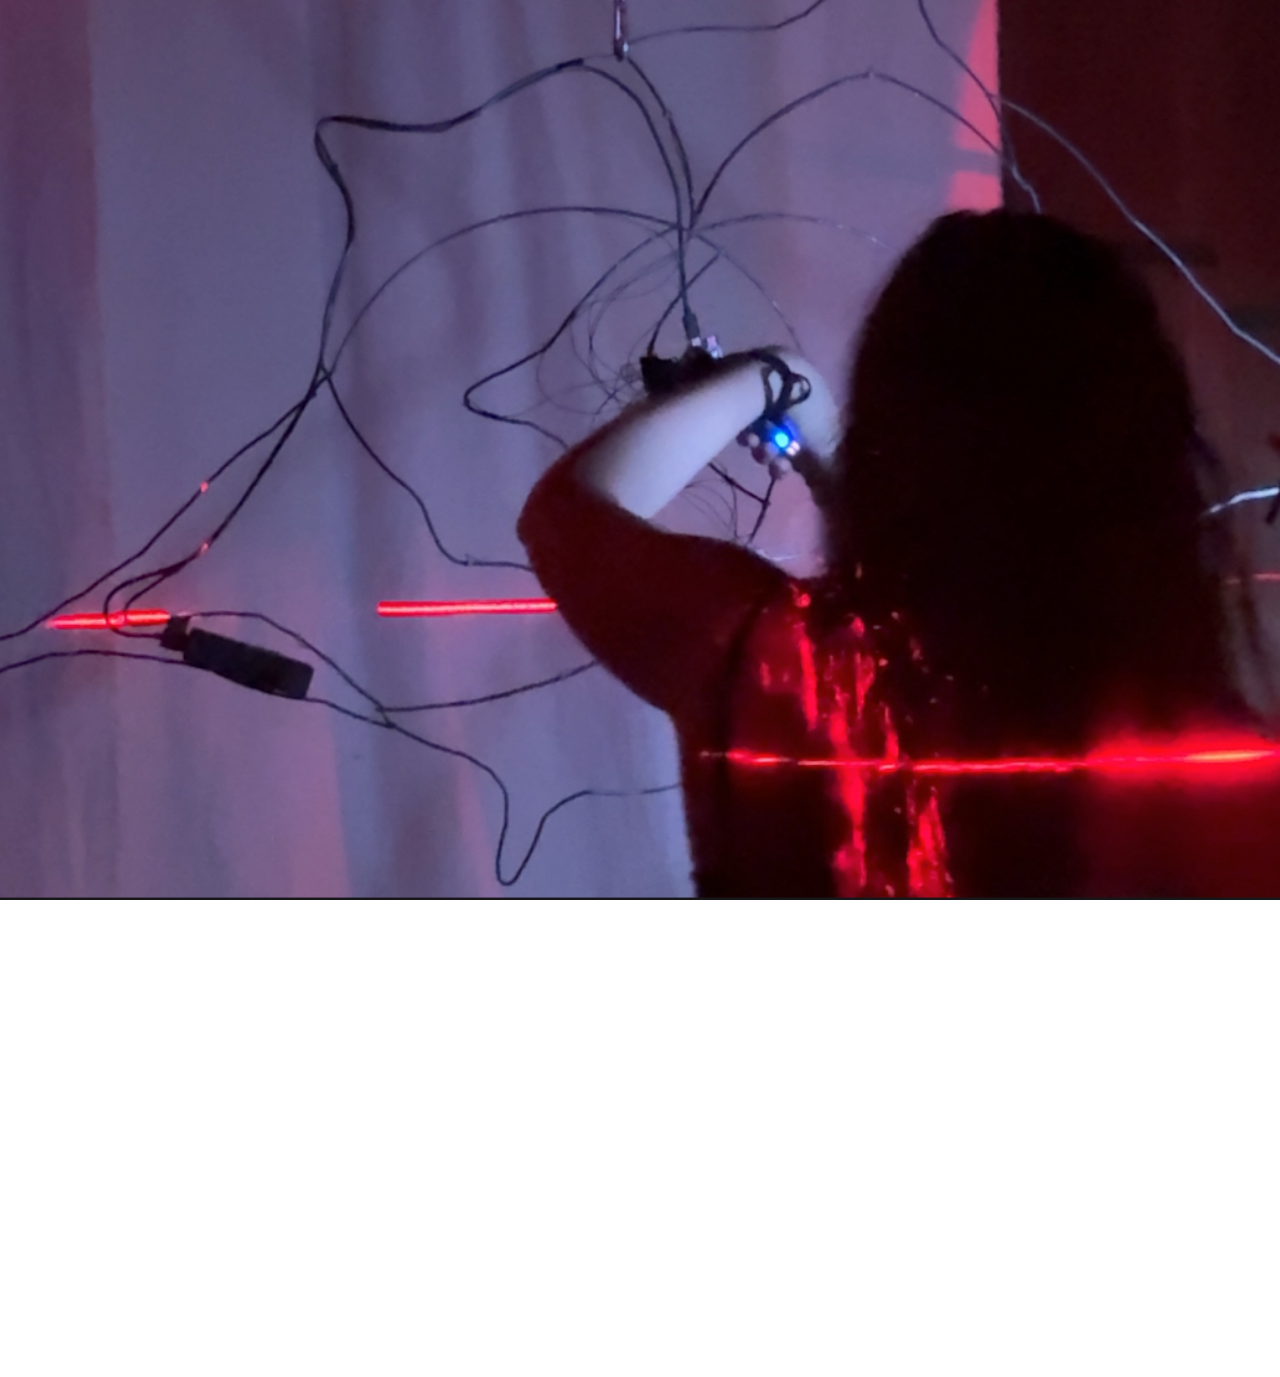
==== index.html @ 30732633 "Update index.html" ====
<!DOCTYPE html>
<html lang="en">
<head>
    <meta charset="UTF-8">
    <meta name="viewport" content="width=device-width, initial-scale=1.0">
    <title>My Portfolio</title>
    <style>
        * {
            margin: 0;
            padding: 0;
            box-sizing: border-box;
        }
        body, html {
            height: 100%;
            font-family: Arial, sans-serif;
            overflow-x: hidden; /* Prevent horizontal scrolling */
        }

        /* Full-screen image section */
        .image {
            width: 100%;
            height: 100vh; /* Takes full height of the viewport */
            background-image: url('IMG_8451.jpg'); /* Replace with your image URL */
            background-size: cover;
            background-position: center;
            background-repeat: no-repeat;
        }

        /* Text section below the image */
        .content {
            position: relative;
            padding: 60px 20px; /* Padding for the text box */
            background-color: rgba(0, 0, 0, 0.6); /* 60% opacity for the black background */
            color: white;
            text-align: center;
            z-index: 10;
        }

        h1 {
            font-size: 3em;
            margin-bottom: 10px;
        }

        p {
            font-size: 1.5em;
            margin-bottom: 20px;
        }

        a {
            color: #fff;
            text-decoration: none;
            font-weight: bold;
        }

        /* Ensuring smooth scrolling for the page */
        html {
            scroll-behavior: smooth;
        }

        /* Adding space after the content to make the scrollable page work */
        .spacer {
            height: 200vh; /* Makes sure there's space to scroll down */
        }

        /* Responsive Design for mobile and smaller screens */
        @media (max-width: 768px) {
            h1 {
                font-size: 2.5em;
            }

            p {
                font-size: 1.2em;
            }

            .image {
                height: 50vh; /* Reduce image height on mobile */
            }
        }
    </style>
</head>
<body>
    <div class="image"></div> <!-- Full-screen image -->
    <div class="content">

       
        <h1>Giada La Gala</h1>
            <p>Giada La Gala is a scientist, artist. She holds a PhD in quantum sensing (physics) and a Master in Fine Arts, combining an interdisciplinary background to explore how transdisciplinary research and art-science collaborations can inform and enrich reflections on the societal dimension of emerging technologies. She is an expert in science communication and outreach working at the University of Amsterdam as science communication advisor for QuSoft (research institute for quantum software) and content lead for QDNL (national Dutch quantum initiative), where she facilitates art-science collaborations centered on quantum technologies. Rooted in international collective organizations, she co-organizes and cares for collective projects which foster feminist values and approaches to do/un-do/re-do our relationship with technology.
<p>
    Contact me: <a href="mailto:lafluorescienza@gmail.com">lafluorescienza@gmail.com</a></p>
        </div>
    </div>
</body>
</html>
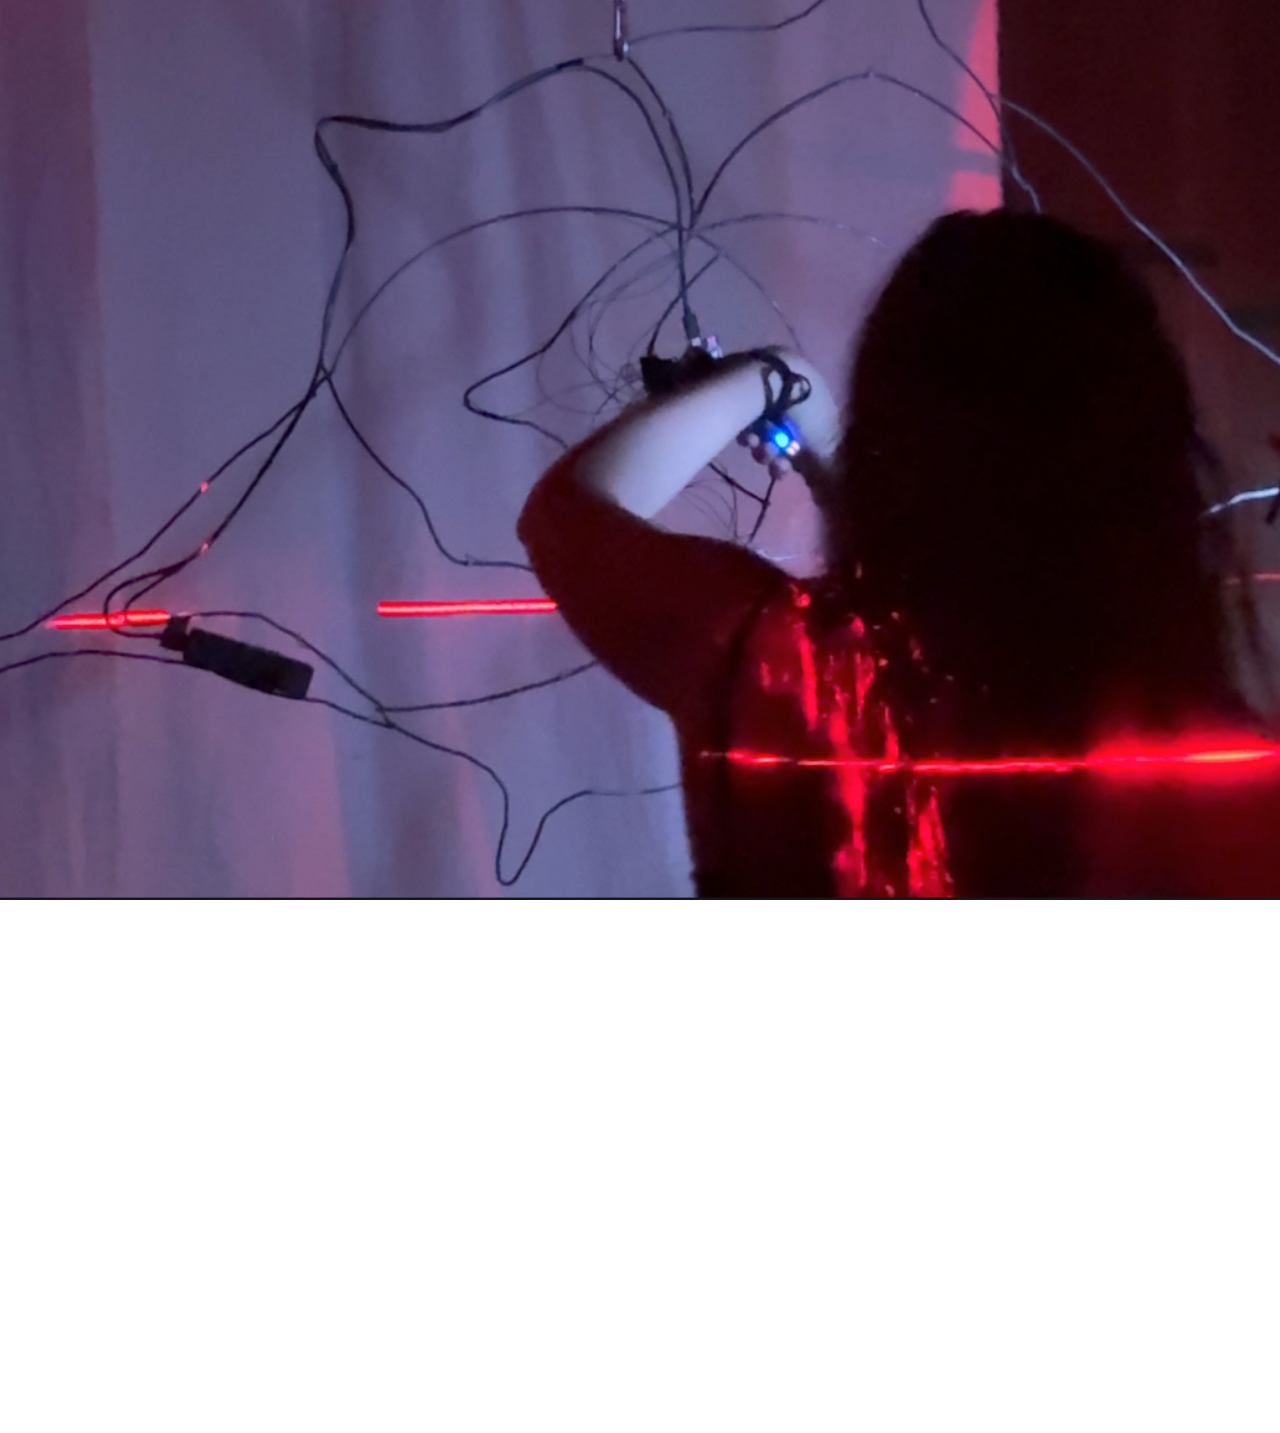
==== commit 99ba0974: "Update index.html" ====
--- a/index.html
+++ b/index.html
@@ -84,9 +84,10 @@
 
        
         <h1>Giada La Gala</h1>
-            <p>Giada La Gala is a scientist, artist. She holds a PhD in quantum sensing (physics) and a Master in Fine Arts, combining an interdisciplinary background to explore how transdisciplinary research and art-science collaborations can inform and enrich reflections on the societal dimension of emerging technologies. She is an expert in science communication and outreach working at the University of Amsterdam as science communication advisor for QuSoft (research institute for quantum software) and content lead for QDNL (national Dutch quantum initiative), where she facilitates art-science collaborations centered on quantum technologies. Rooted in international collective organizations, she co-organizes and cares for collective projects which foster feminist values and approaches to do/un-do/re-do our relationship with technology.
+            <p>Giada La Gala is a scientist and artist. Her artistic practice is a dialogue with nature's phenomena, unveiling research through performative gestures using sculptures as instruments. In her quantum physics PhD, she investigated the interaction between light and motion; in her postdoc she made the smallest possible holes.
+            She holds a PhD in quantum sensing (physics) and a Master in Fine Arts, combining an interdisciplinary background to explore how transdisciplinary research and art-science collaborations can inform and enrich reflections on the societal dimension of emerging technologies. She is an expert in science communication and outreach working at the University of Amsterdam as science communication advisor for QuSoft (research institute for quantum software) and content lead for QDNL (national Dutch quantum initiative), where she facilitates art-science collaborations centered on quantum technologies. Rooted in international collective organizations, she co-organizes and cares for collective projects which foster feminist values and approaches to do/un-do/re-do our relationship with technology.
 <p>
-    Contact me: <a href="mailto:lafluorescienza@gmail.com">lafluorescienza@gmail.com</a></p>
+    Contact at: <a href="mailto:giada@puscii.nl">giada@puscii.nl</a></p>
         </div>
     </div>
 </body>
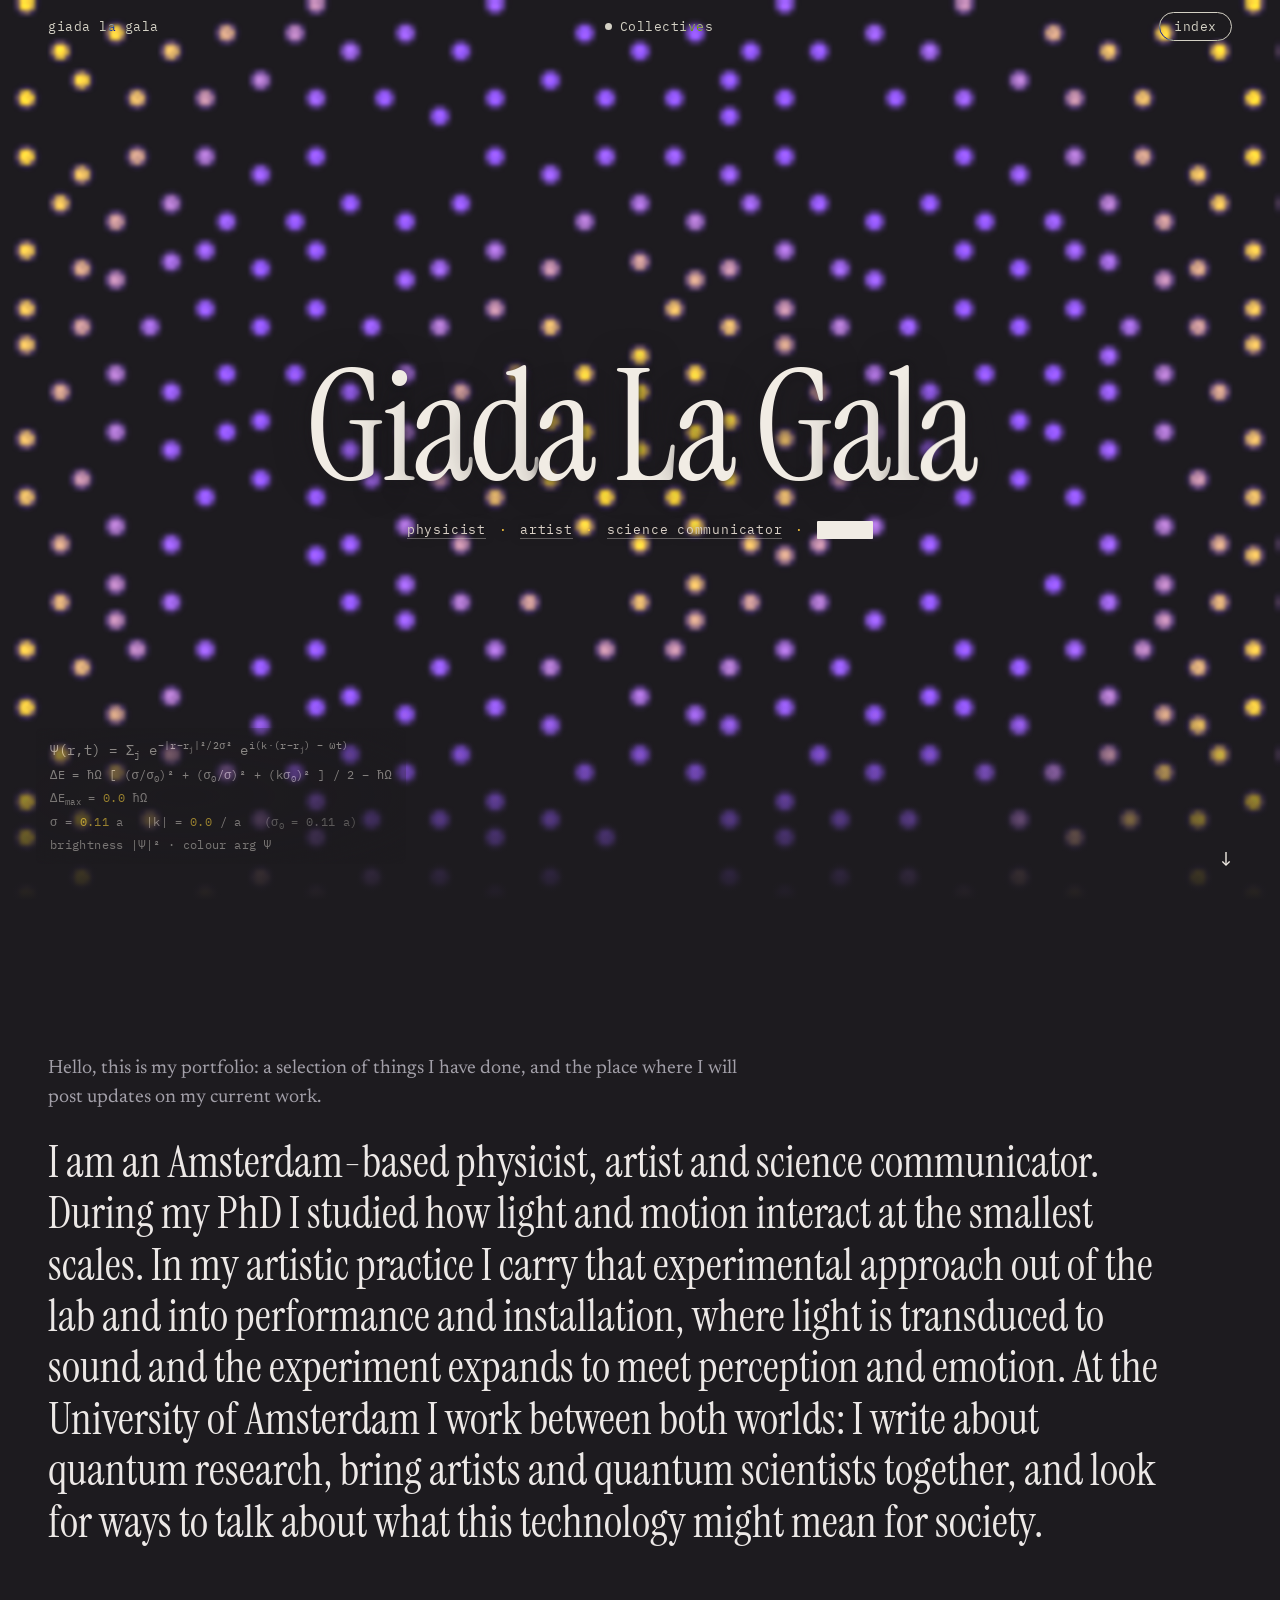
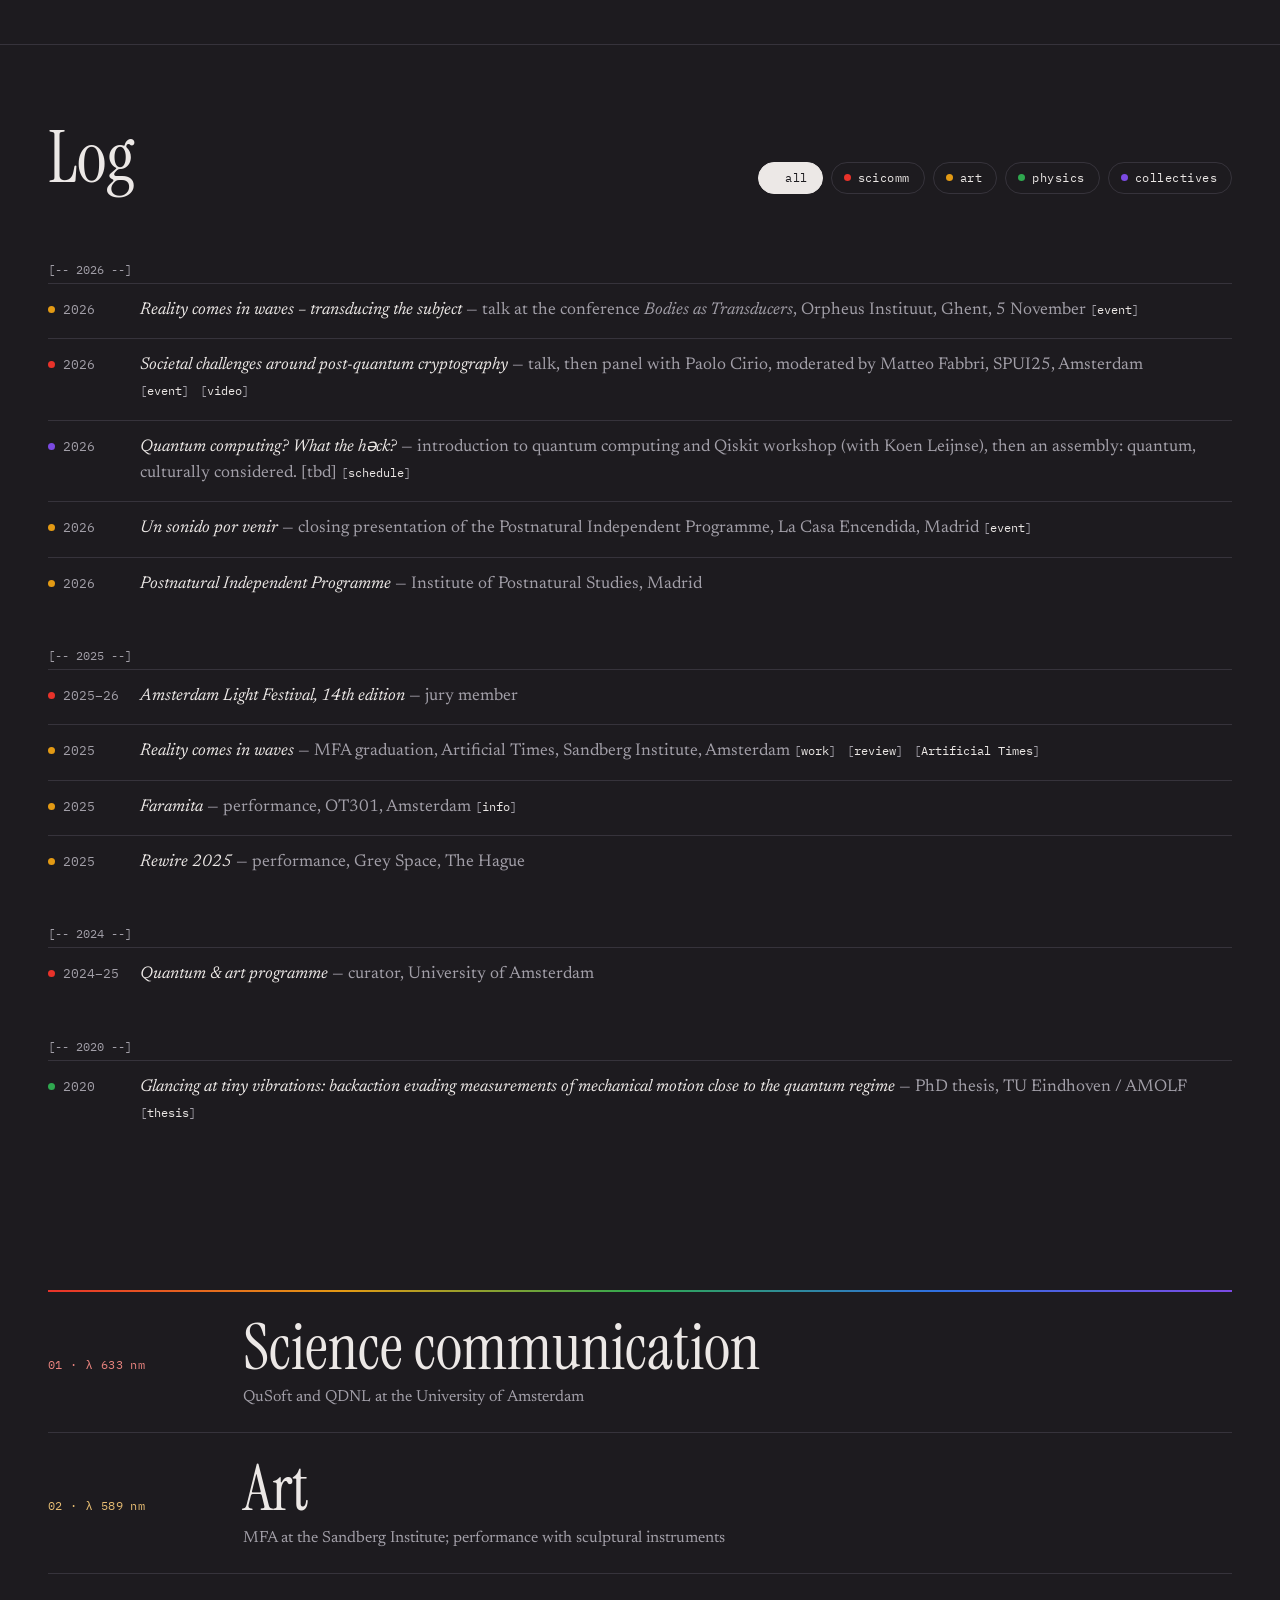
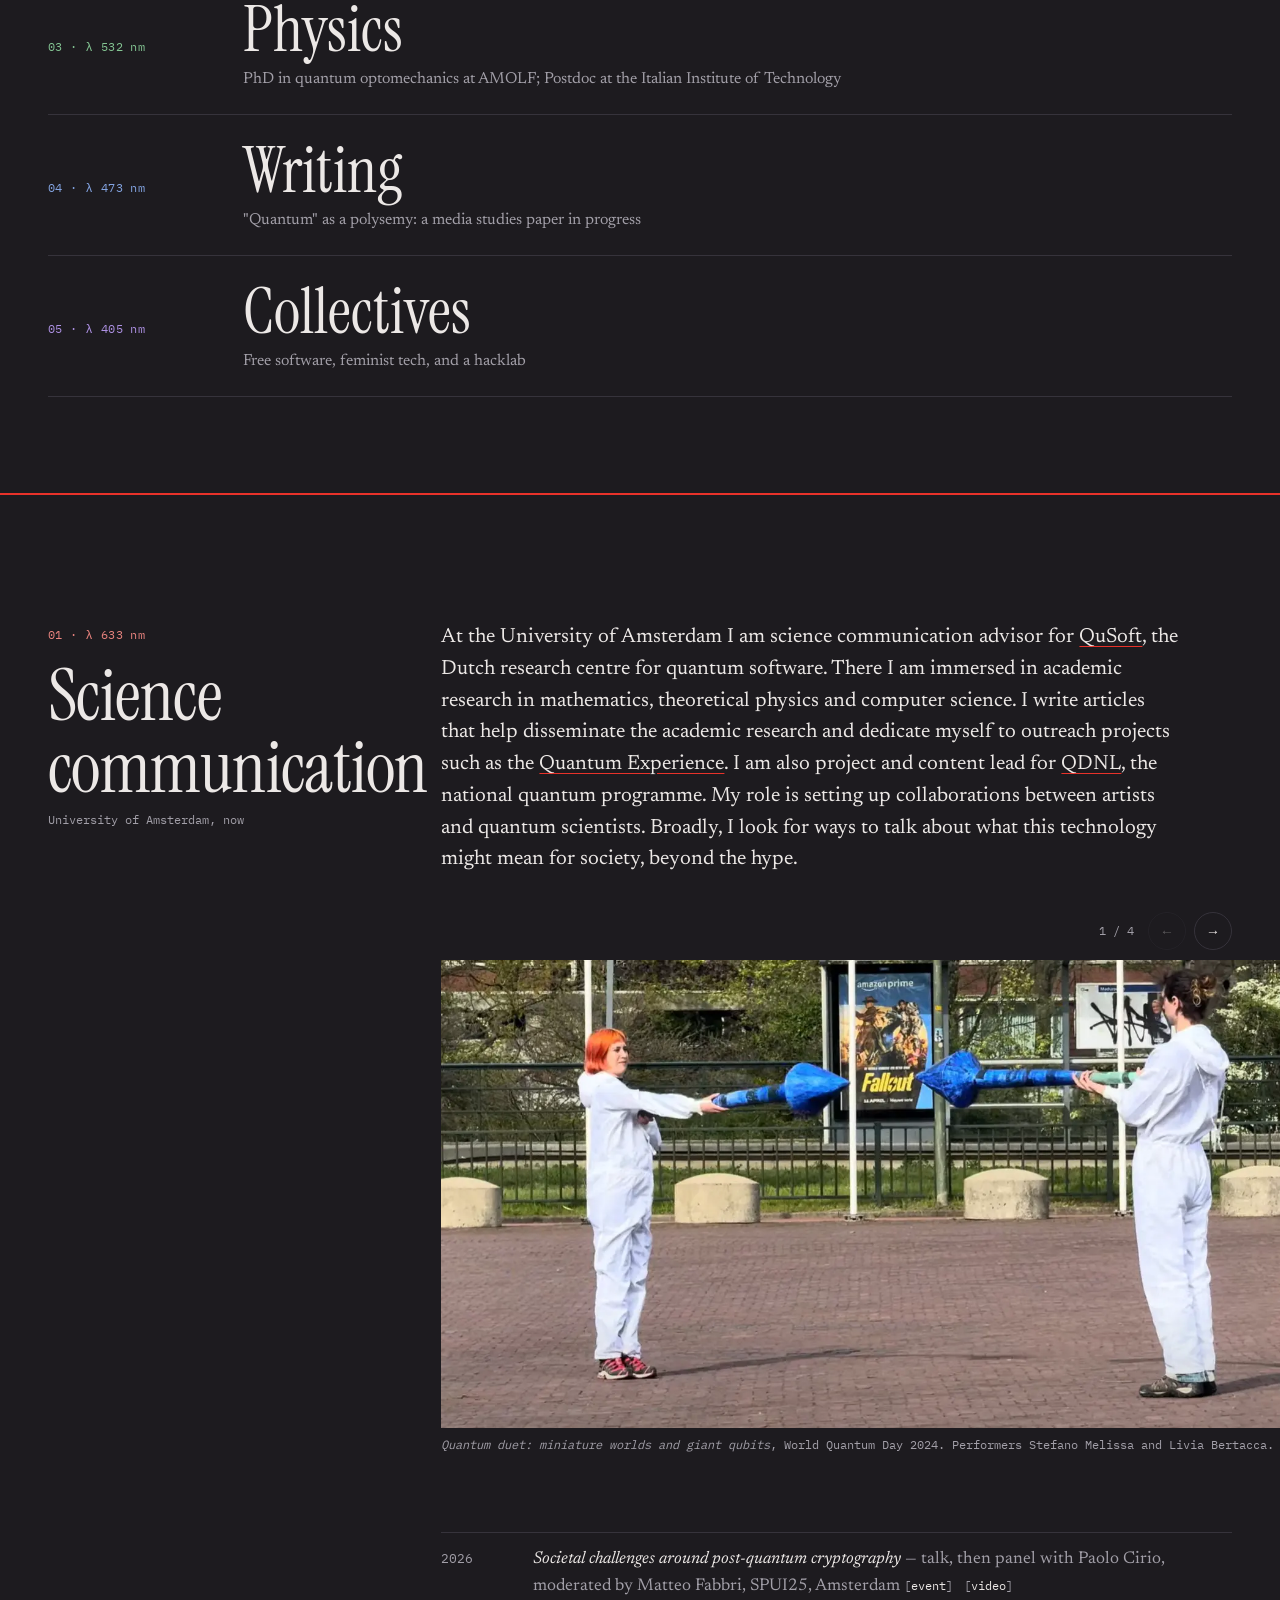
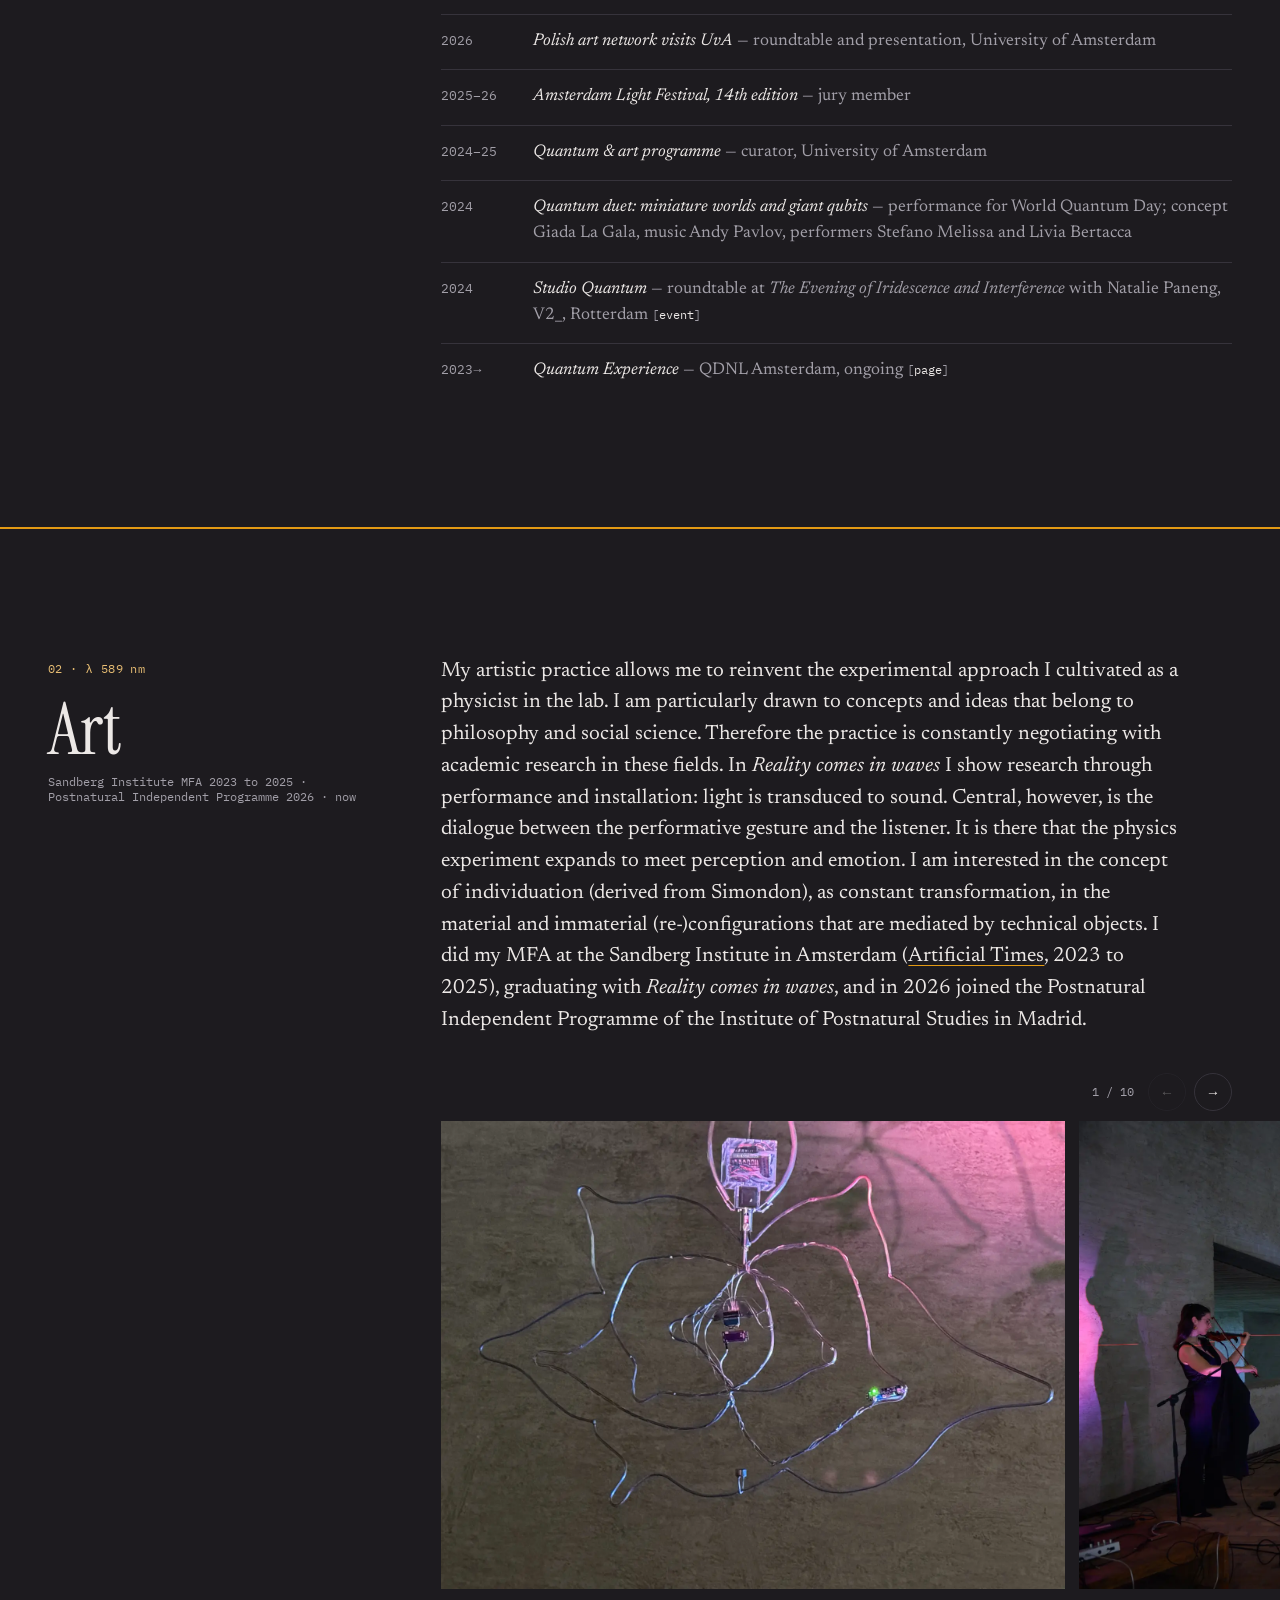
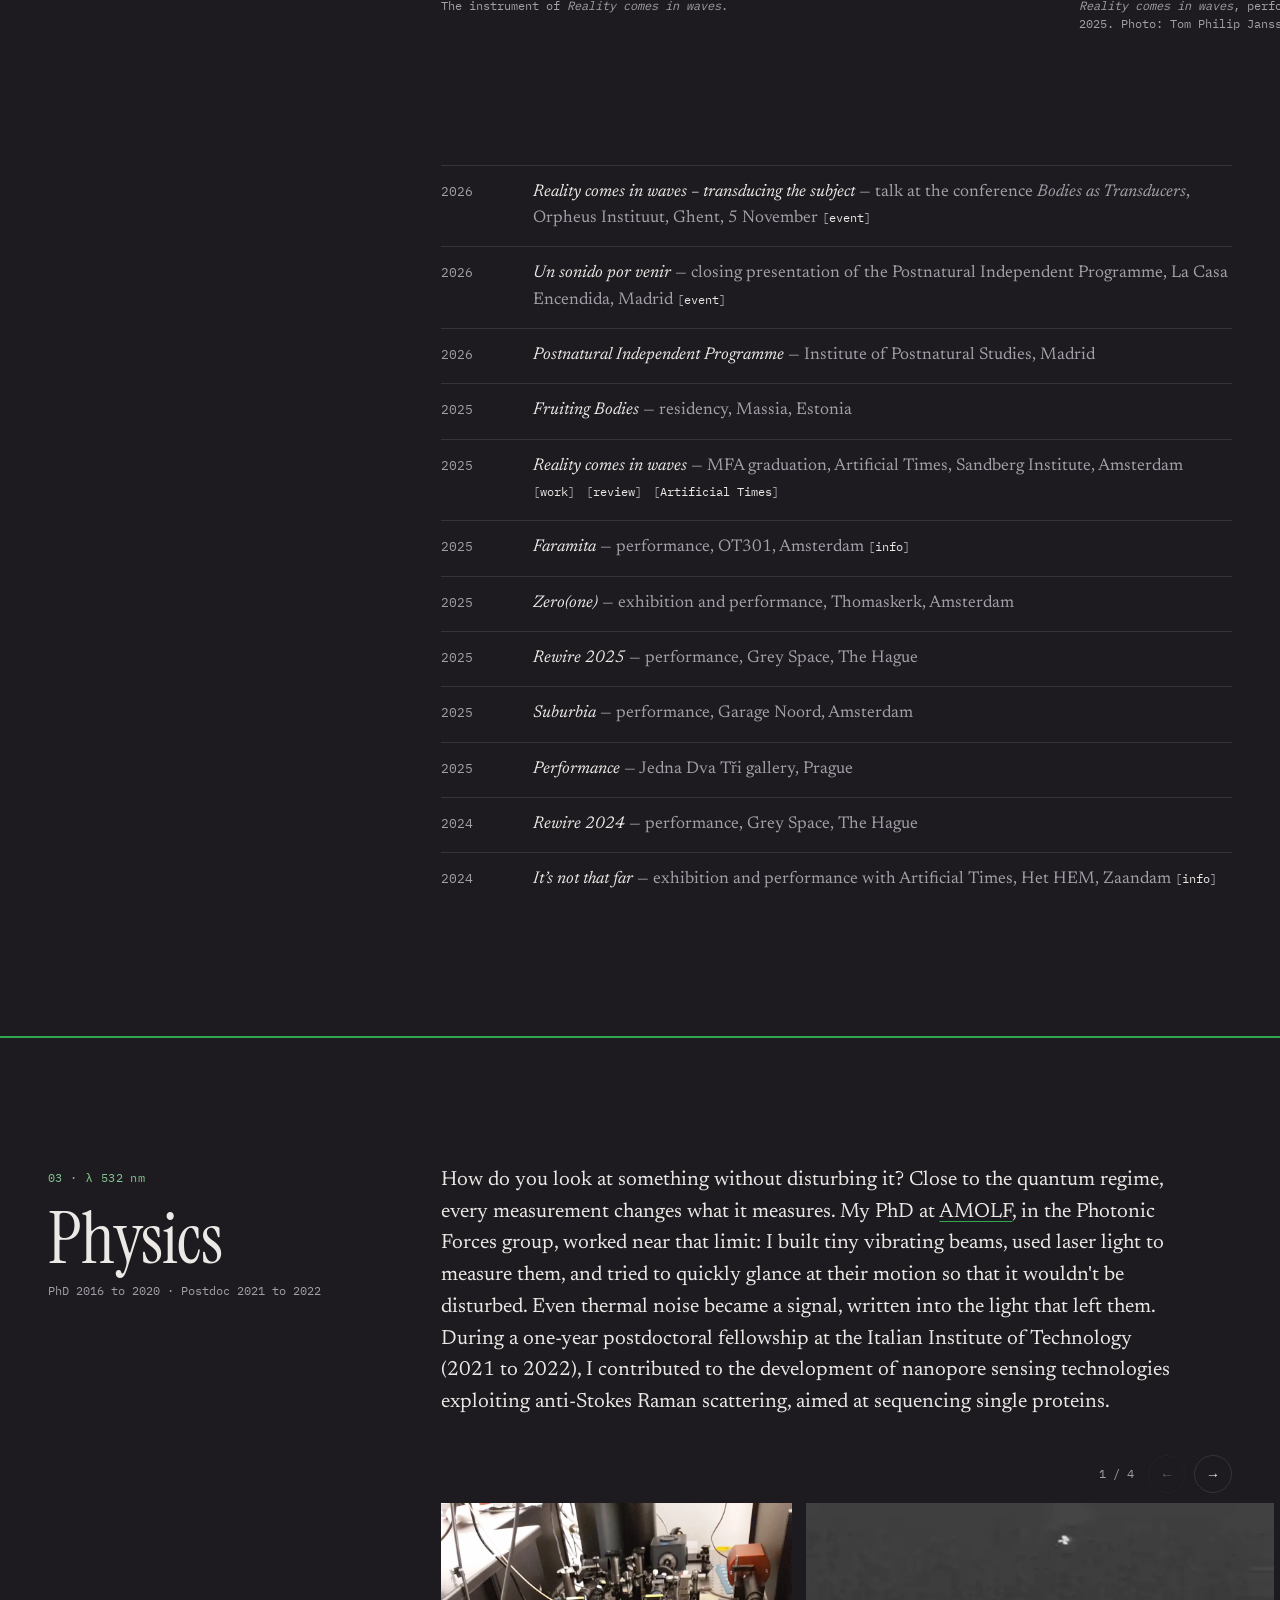
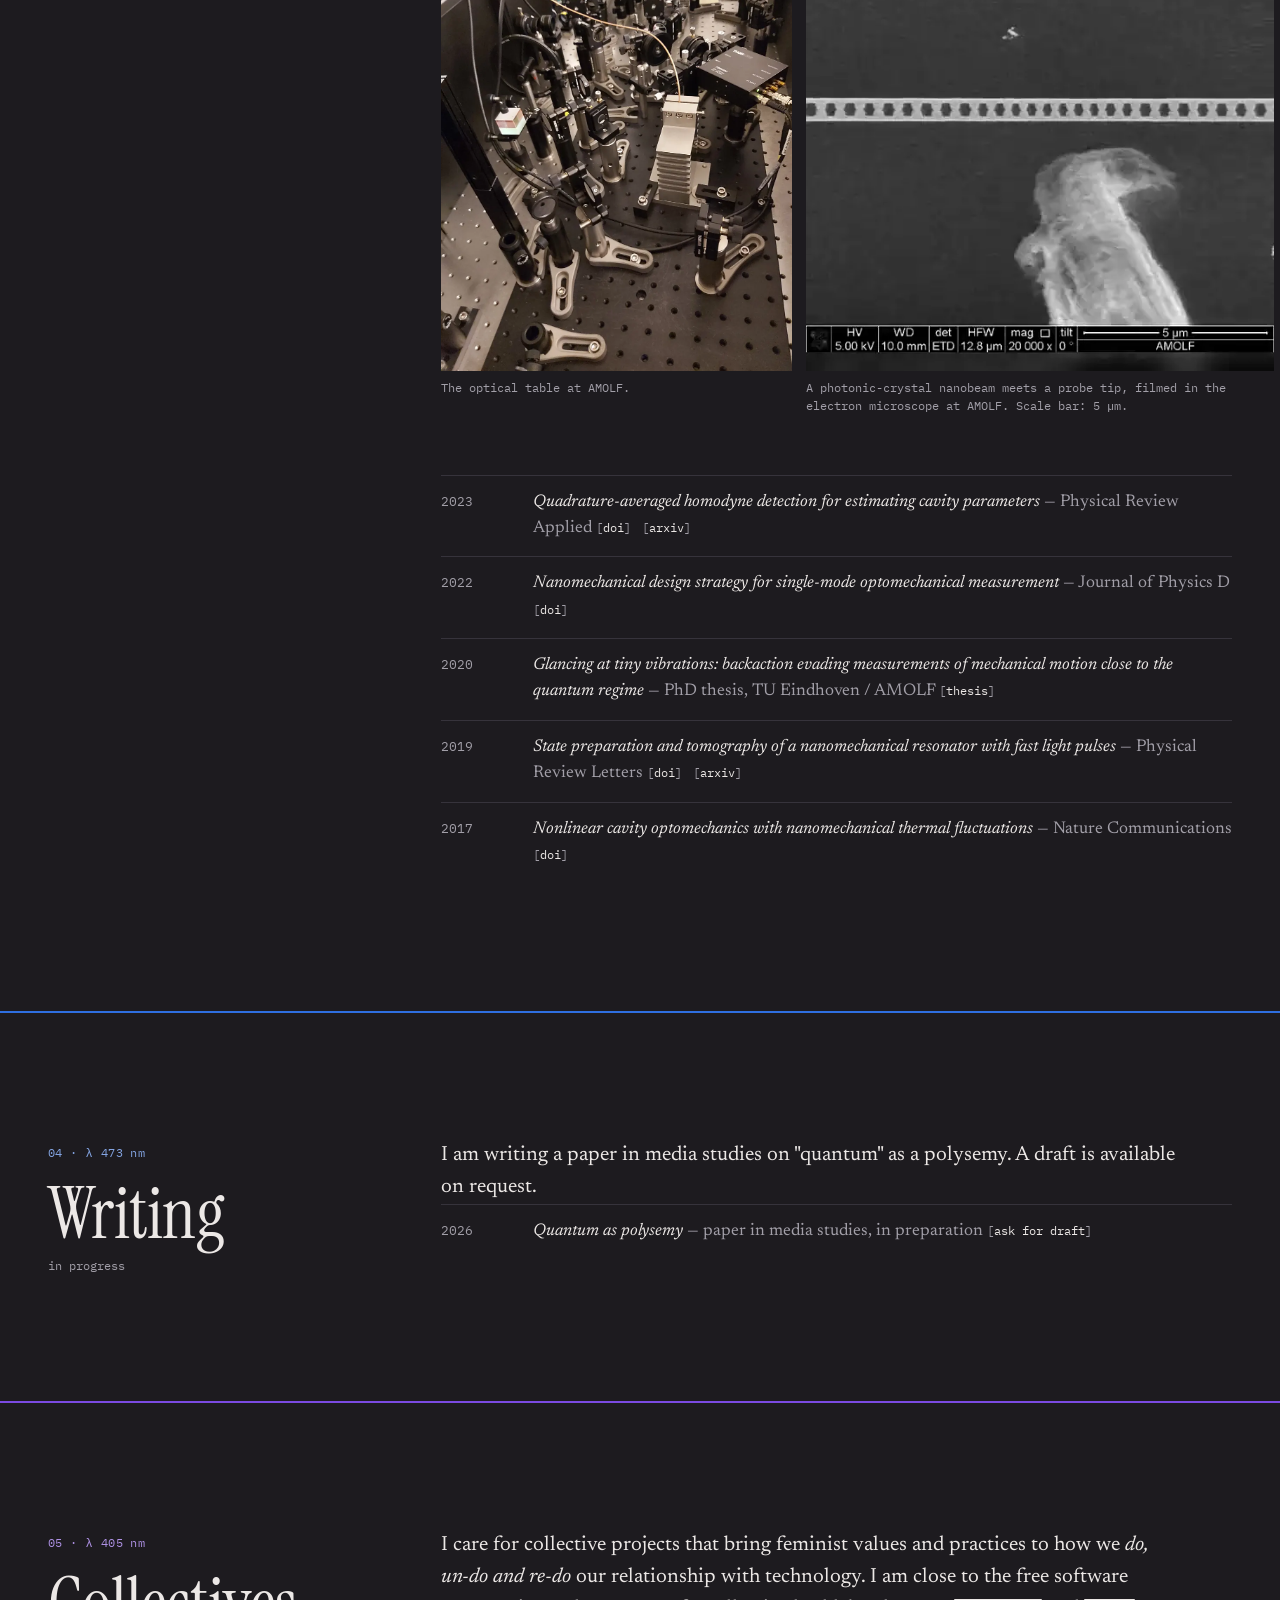
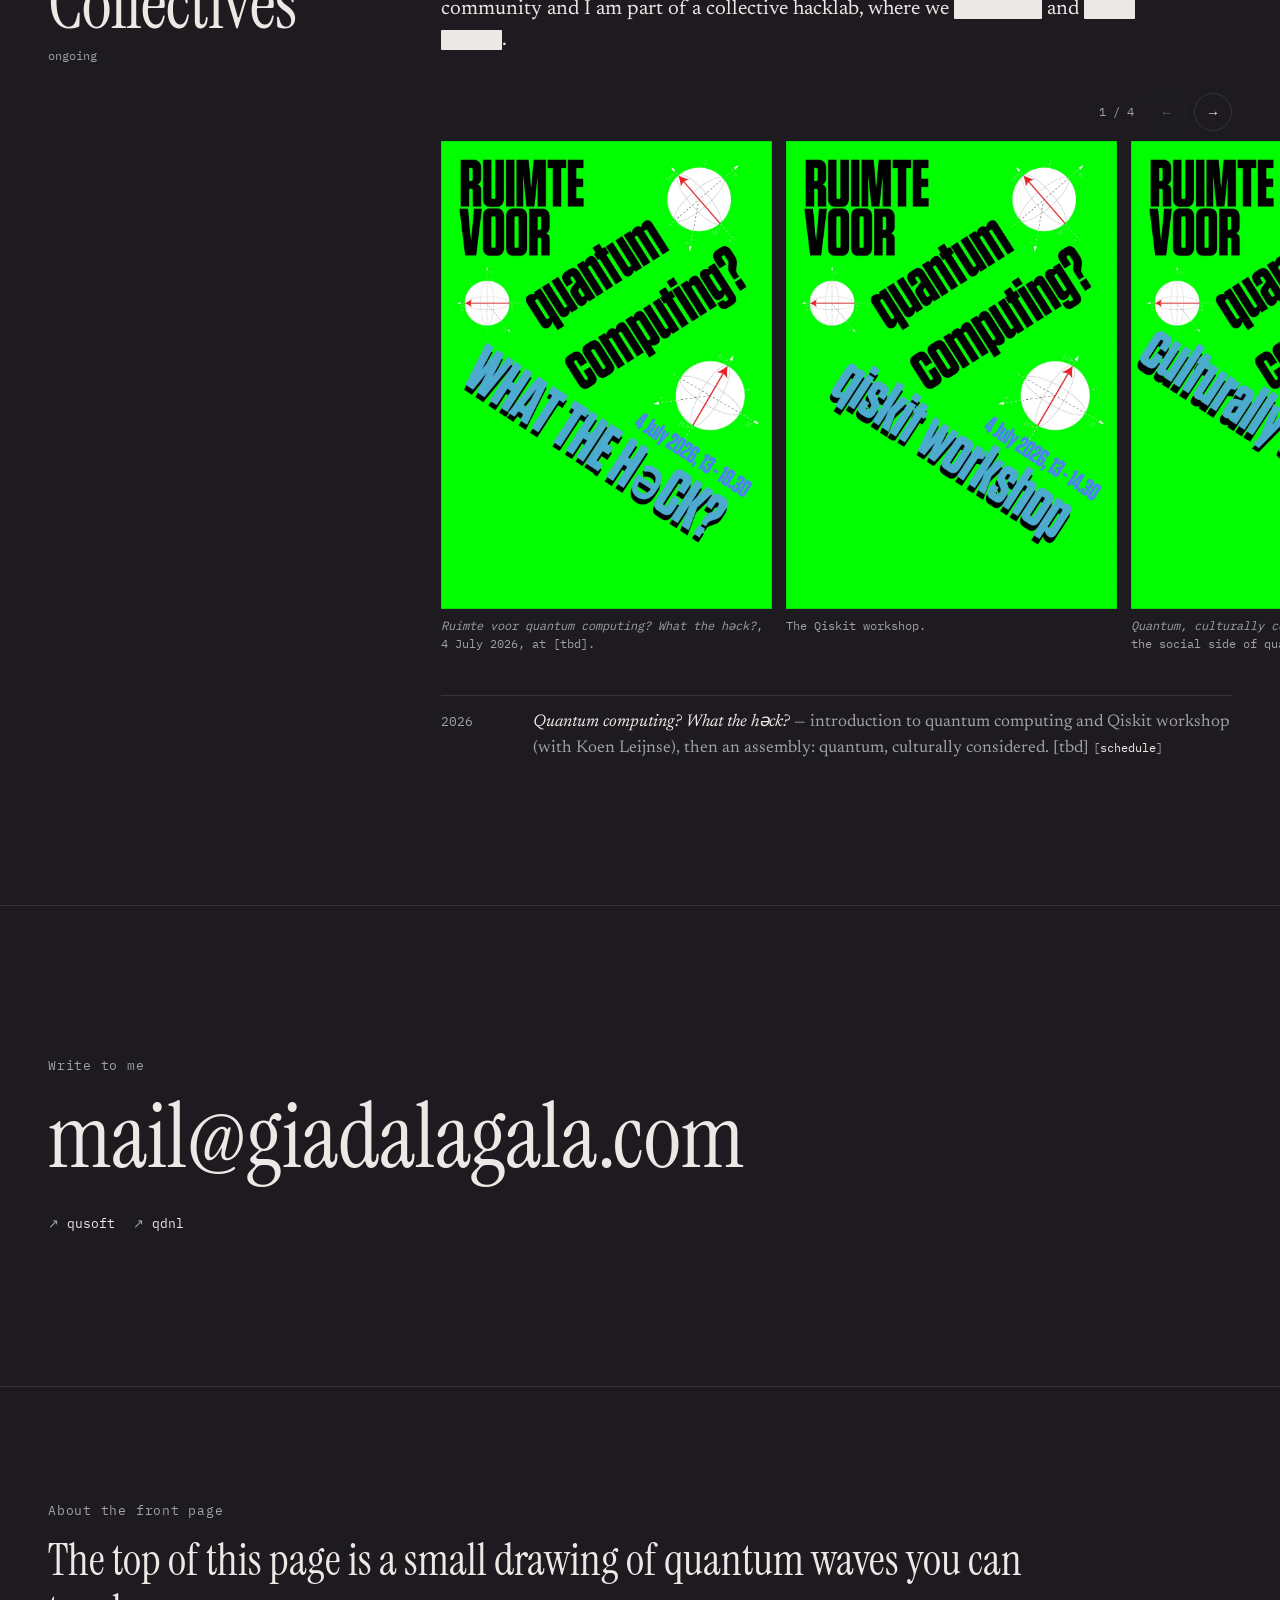
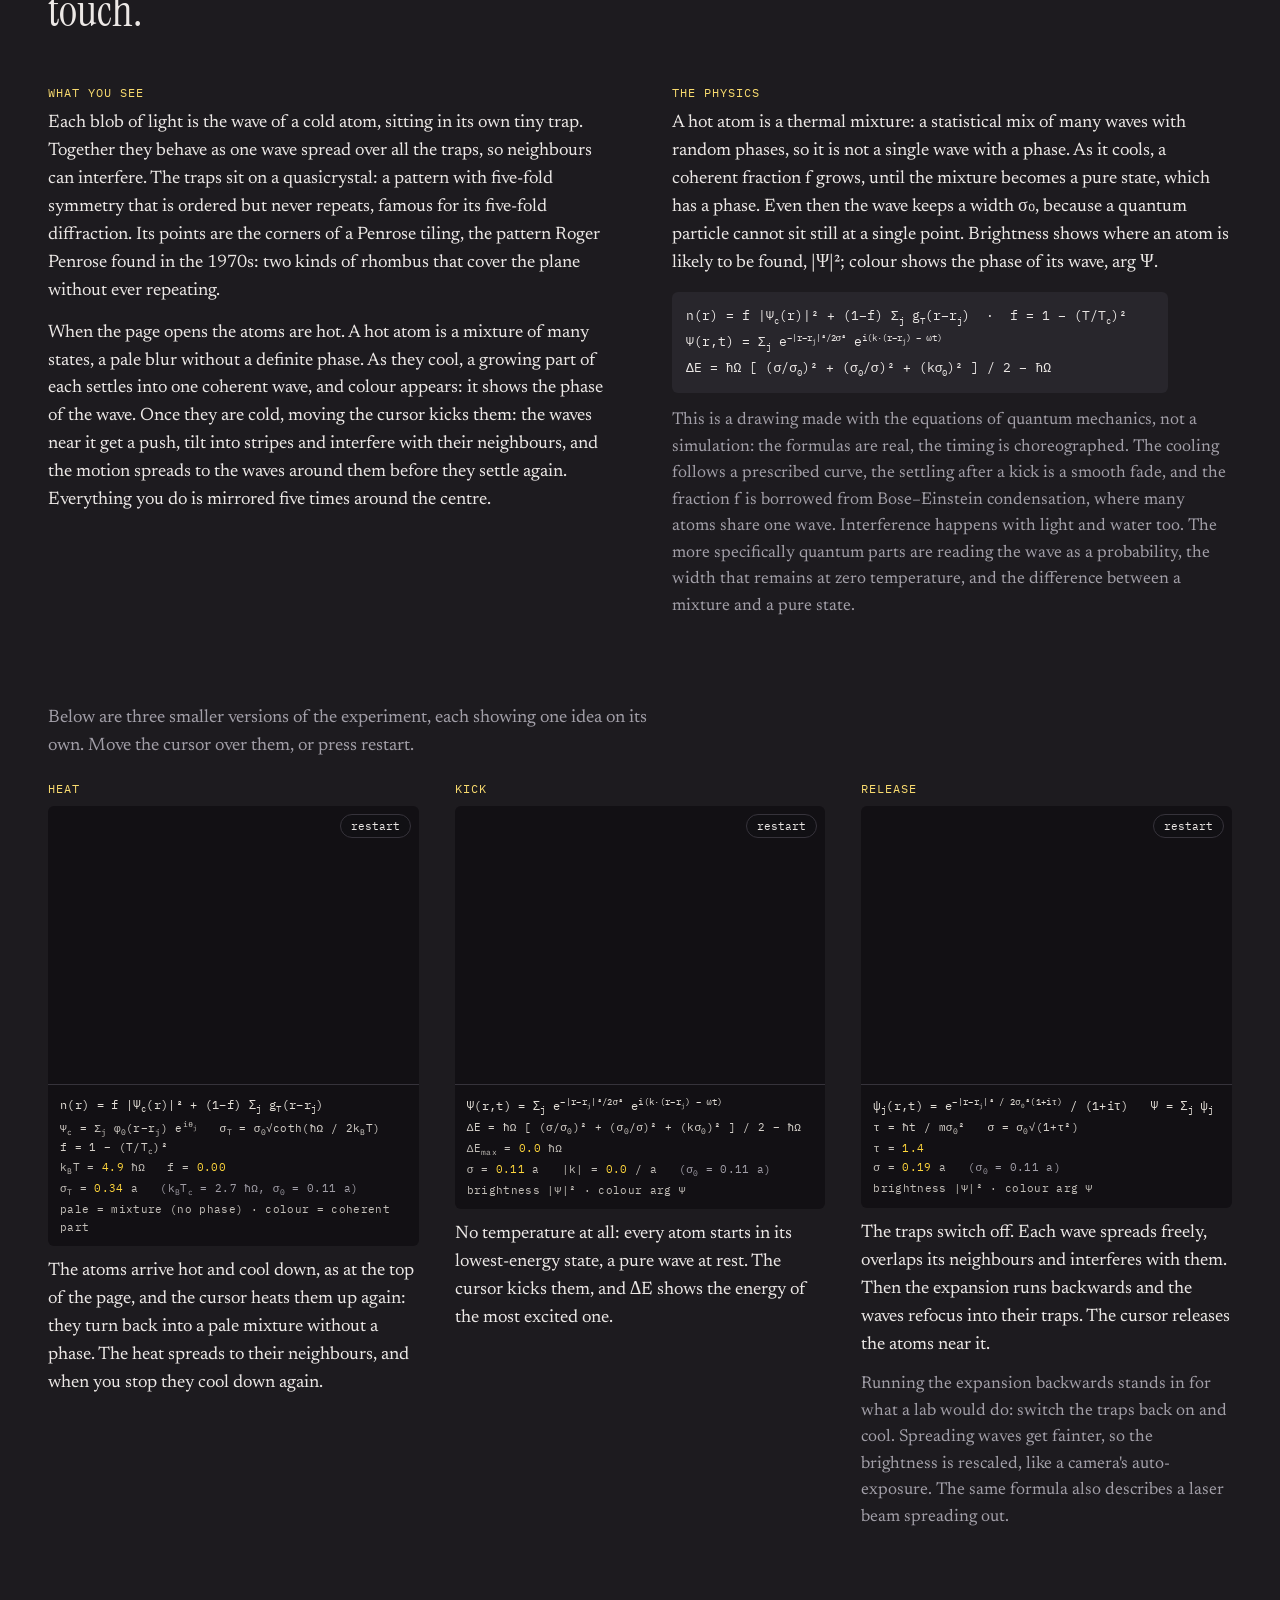
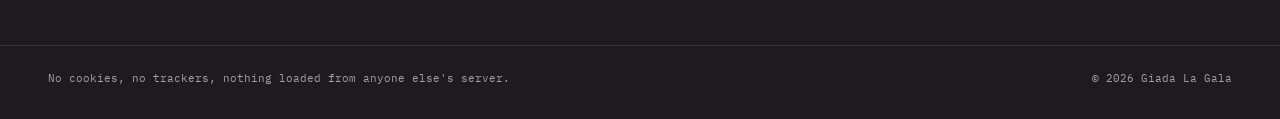
==== commit 89d665eb: "New site: built from the giadalagala-site repo (8658b43) Co-Authored-By: Claude Opus 5.5 <noreply@an" ====
--- a/index.html
+++ b/index.html
@@ -1,94 +1,417 @@
-<!DOCTYPE html>
-<html lang="en">
-<head>
-    <meta charset="UTF-8">
-    <meta name="viewport" content="width=device-width, initial-scale=1.0">
-    <title>My Portfolio</title>
-    <style>
-        * {
-            margin: 0;
-            padding: 0;
-            box-sizing: border-box;
-        }
-        body, html {
-            height: 100%;
-            font-family: Arial, sans-serif;
-            overflow-x: hidden; /* Prevent horizontal scrolling */
-        }
-
-        /* Full-screen image section */
-        .image {
-            width: 100%;
-            height: 100vh; /* Takes full height of the viewport */
-            background-image: url('IMG_8451.jpg'); /* Replace with your image URL */
-            background-size: cover;
-            background-position: center;
-            background-repeat: no-repeat;
-        }
-
-        /* Text section below the image */
-        .content {
-            position: relative;
-            padding: 60px 20px; /* Padding for the text box */
-            background-color: rgba(0, 0, 0, 0.6); /* 60% opacity for the black background */
-            color: white;
-            text-align: center;
-            z-index: 10;
-        }
-
-        h1 {
-            font-size: 3em;
-            margin-bottom: 10px;
-        }
-
-        p {
-            font-size: 1.5em;
-            margin-bottom: 20px;
-        }
-
-        a {
-            color: #fff;
-            text-decoration: none;
-            font-weight: bold;
-        }
-
-        /* Ensuring smooth scrolling for the page */
-        html {
-            scroll-behavior: smooth;
-        }
-
-        /* Adding space after the content to make the scrollable page work */
-        .spacer {
-            height: 200vh; /* Makes sure there's space to scroll down */
-        }
-
-        /* Responsive Design for mobile and smaller screens */
-        @media (max-width: 768px) {
-            h1 {
-                font-size: 2.5em;
-            }
-
-            p {
-                font-size: 1.2em;
-            }
-
-            .image {
-                height: 50vh; /* Reduce image height on mobile */
-            }
-        }
-    </style>
-</head>
-<body>
-    <div class="image"></div> <!-- Full-screen image -->
-    <div class="content">
-
-       
-        <h1>Giada La Gala</h1>
-            <p>Giada La Gala is a scientist and artist. Her artistic practice is a dialogue with nature's phenomena, unveiling research through performative gestures using sculptures as instruments. In her quantum physics PhD, she investigated the interaction between light and motion; in her postdoc she made the smallest possible holes.
-            She holds a PhD in quantum sensing (physics) and a Master in Fine Arts, combining an interdisciplinary background to explore how transdisciplinary research and art-science collaborations can inform and enrich reflections on the societal dimension of emerging technologies. She is an expert in science communication and outreach working at the University of Amsterdam as science communication advisor for QuSoft (research institute for quantum software) and content lead for QDNL (national Dutch quantum initiative), where she facilitates art-science collaborations centered on quantum technologies. Rooted in international collective organizations, she co-organizes and cares for collective projects which foster feminist values and approaches to do/un-do/re-do our relationship with technology.
-<p>
-    Contact at: <a href="mailto:giada@puscii.nl">giada@puscii.nl</a></p>
-        </div>
-    </div>
-</body>
-</html>
+<!doctype html>
+<html lang="en" data-mood="graphite" data-darkness="3">
+<head>
+  <meta charset="utf-8">
+  <meta name="viewport" content="width=device-width, initial-scale=1">
+  <title>Giada La Gala · physicist, artist, science communicator</title>
+  <meta name="description" content="Giada La Gala: physicist, artist and science communicator. Quantum optomechanics, performance with sculptural instruments, art-science collaborations on quantum technologies.">
+  <meta name="theme-color" content="#121010">
+  <meta property="og:title" content="Giada La Gala · physicist, artist, science communicator">
+  <meta property="og:description" content="Physicist, artist, science communicator.">
+  <meta property="og:image" content="https://giadalagala.com/assets/img/hero-curtain.jpg">
+  <meta property="og:url" content="https://giadalagala.com/">
+  <meta property="og:type" content="profile">
+  <meta name="twitter:card" content="summary_large_image">
+  <link rel="canonical" href="https://giadalagala.com/">
+  <script type="application/ld+json">
+{
+  "@context": "https://schema.org",
+  "@type": "Person",
+  "name": "Giada La Gala",
+  "url": "https://giadalagala.com/",
+  "image": "https://giadalagala.com/assets/img/hero-curtain.jpg",
+  "description": "Giada La Gala: physicist, artist and science communicator. Quantum optomechanics, performance with sculptural instruments, art-science collaborations on quantum technologies.",
+  "jobTitle": [
+    "Science communication advisor, QuSoft",
+    "Project and content lead, Quantum Delta NL"
+  ],
+  "worksFor": {
+    "@type": "CollegeOrUniversity",
+    "name": "University of Amsterdam"
+  },
+  "alumniOf": [
+    {
+      "@type": "Organization",
+      "name": "AMOLF"
+    },
+    {
+      "@type": "CollegeOrUniversity",
+      "name": "Eindhoven University of Technology"
+    },
+    {
+      "@type": "CollegeOrUniversity",
+      "name": "Sandberg Institute"
+    }
+  ],
+  "knowsAbout": [
+    "quantum optomechanics",
+    "science communication",
+    "art-science collaboration",
+    "quantum technology",
+    "performance art"
+  ],
+  "sameAs": [
+    "https://qdnl.nl"
+  ]
+}
+  </script>
+  <link rel="icon" href="assets/favicon.svg" type="image/svg+xml">
+  <link rel="preload" href="assets/fonts/instrument-serif-latin-400-normal.woff2" as="font" type="font/woff2" crossorigin>
+  <link rel="stylesheet" href="style.css">
+  <script defer src="main.js"></script>
+</head>
+<body>
+<!-- GENERATED from content.md by tools/build.py. Edit content.md (text) or tools/template.html (layout), not this file. -->
+<a class="skip" href="#main">Skip to content</a>
+
+<!-- Fixed top bar: name on the left, current facet in the middle, menu on the right -->
+<header class="bar">
+  <a class="bar-name" href="#top">giada la gala</a>
+  <span class="bar-now" aria-hidden="true"><i></i><span></span></span>
+  <a class="bar-menu" href="#sections" role="button" aria-expanded="false" aria-controls="menu">index</a>
+</header>
+
+<!-- Overlay menu -->
+<nav id="menu" class="menu" aria-label="Sections" hidden>
+  <ol>
+    <li><a href="#log"><small>now</small>Log</a></li>
+    <li><a href="#scicomm" style="--c:var(--scicomm)"><small>λ 633</small>Science communication</a></li>
+    <li><a href="#art" style="--c:var(--art)"><small>λ 589</small>Art</a></li>
+    <li><a href="#physics" style="--c:var(--physics)"><small>λ 532</small>Physics</a></li>
+    <li><a href="#writing" style="--c:var(--writing)"><small>λ 473</small>Writing</a></li>
+    <li><a href="#collectives" style="--c:var(--collectives)"><small>λ 405</small>Collectives</a></li>
+    <li><a href="#contact"><small>@</small>Contact</a></li>
+  </ol>
+  <blockquote>
+    <p>Matter feels, converses, suffers, desires, yearns and remembers.</p>
+    <footer>Karen Barad, <em>On Touching</em> (2012)</footer>
+  </blockquote>
+</nav>
+
+<main id="main">
+
+<!-- ============ HERO (build.py keeps one of the two, chosen by "hero:" in content.md) ============ -->
+<!-- live quantum particles on a five-fold quasicrystal arrive hot and cool down while the name forms; once cold, the cursor kicks them (main.js); without JS: a still of the calm state -->
+<section class="hero hero-q" id="top" data-q-mode="hero">
+  <canvas class="q-field" aria-hidden="true"></canvas>
+  <div class="hero-text">
+    <h1 class="name" data-q>Giada La&nbsp;Gala</h1>
+    <p class="roles"><a href="#physics">physicist</a> <span>·</span> <a href="#art">artist</a> <span>·</span> <a href="#scicomm">science communicator</a> <span>·</span> <a class="redact" href="#contact" data-tip="ask me in person"><span class="sr">redacted (ask me in person)</span><span aria-hidden="true">hacker</span></a></p>
+  </div>
+  <!-- the equation that draws the picture, with its live values (main.js); decorative, hidden from screen readers -->
+  <div class="q-eq" aria-hidden="true" hidden></div>
+  <a class="hero-cue" href="#intro" aria-label="Scroll to introduction">↓</a>
+</section>
+
+<!-- ============ INTRO ============ -->
+<section class="intro" id="intro">
+  <p class="hello">Hello, this is my portfolio: a selection of things I have done, and the place where I will post updates on my current work.</p>
+  <p class="lede">I am an Amsterdam-based physicist, artist and science communicator. During my PhD I studied how light and motion interact at the smallest scales. In my artistic practice I carry that experimental approach out of the lab and into performance and installation, where light is transduced to sound and the experiment expands to meet perception and emotion. At the University of Amsterdam I work between both worlds: I write about quantum research, bring artists and quantum scientists together, and look for ways to talk about what this technology might mean for society.</p>
+</section>
+
+<!-- ============ LOG: selected entries ([x] in content.md), built by tools/build.py; main.js only filters ============ -->
+<section class="log" id="log" data-label="Log">
+  <header>
+    <h2>Log</h2>
+    <div class="chips" role="group" aria-label="Filter log">
+      <button type="button" aria-pressed="true" data-filter="all">all</button>
+      <button type="button" aria-pressed="false" data-filter="scicomm" style="--c:var(--scicomm)">scicomm</button>
+      <button type="button" aria-pressed="false" data-filter="art" style="--c:var(--art)">art</button>
+      <button type="button" aria-pressed="false" data-filter="physics" style="--c:var(--physics)">physics</button>
+      <button type="button" aria-pressed="false" data-filter="collectives" style="--c:var(--collectives)">collectives</button>
+    </div>
+  </header>
+  <ol class="log-list">
+    <li class="yr" aria-hidden="true">[-- 2026 --]</li>
+  <li data-year="2026" data-sort="2026-11-05" data-facet="art" data-selected><span class="y">2026</span><p><cite>Reality comes in waves – transducing the subject</cite> <span class="where">talk at the conference <em>Bodies as Transducers</em>, Orpheus Instituut, Ghent, 5 November</span> <span class="links"><a href="https://orpheusinstituut.be/nl/events/bodies-as-transducers">event</a></span></p></li>
+  <li data-year="2026" data-sort="2026-10-19" data-facet="scicomm" data-selected><span class="y">2026</span><p><cite>Societal challenges around post-quantum cryptography</cite> <span class="where">talk, then panel with Paolo Cirio, moderated by Matteo Fabbri, SPUI25, Amsterdam</span> <span class="links"><a href="https://spui25.nl/programma/societal-challenges-around-post-quantum-cryptography">event</a> <a href="https://hva-uva.cloud.panopto.eu/Panopto/Pages/Viewer.aspx?id=a8f6db74-a9e7-4615-ba5f-b4d5007afc38&amp;start=0">video</a></span></p></li>
+  <li data-year="2026" data-sort="2026-07-04" data-facet="collectives" data-selected><span class="y">2026</span><p><cite>Quantum computing? What the hǝck?</cite> <span class="where">introduction to quantum computing and Qiskit workshop (with Koen Leijnse), then an assembly: quantum, culturally considered. [tbd]</span> <span class="links"><a href="https://2026.tbd.camp/day1.html">schedule</a></span></p></li>
+  <li data-year="2026" data-sort="2026-06-06" data-facet="art" data-selected><span class="y">2026</span><p><cite>Un sonido por venir</cite> <span class="where">closing presentation of the Postnatural Independent Programme, La Casa Encendida, Madrid</span> <span class="links"><a href="https://www.lacasaencendida.es/encuentros/un-sonido-por-venir-presentacion-de-resultados-pip-2026">event</a></span></p></li>
+  <li data-year="2026" data-sort="2026" data-facet="art" data-selected><span class="y">2026</span><p><cite>Postnatural Independent Programme</cite> <span class="where">Institute of Postnatural Studies, Madrid</span></p></li>
+    <li class="yr" aria-hidden="true">[-- 2025 --]</li>
+  <li data-year="2025" data-sort="2025" data-facet="scicomm" data-selected><span class="y">2025–26</span><p><cite>Amsterdam Light Festival, 14th edition</cite> <span class="where">jury member</span></p></li>
+  <li data-year="2025" data-sort="2025" data-facet="art" data-selected><span class="y">2025</span><p><cite>Reality comes in waves</cite> <span class="where">MFA graduation, Artificial Times, Sandberg Institute, Amsterdam</span> <span class="links"><a href="https://www.sandberg.nl/graduation-2025/graduates/37">work</a> <a href="https://metropolism.com/nl/recensie/unfinished-stories-sandberg-instituut-graduation-show-2025/">review</a> <a href="https://beta.sandberg.nl/departments/artificial-times">Artificial Times</a></span></p></li>
+  <li data-year="2025" data-sort="2025" data-facet="art" data-selected><span class="y">2025</span><p><cite>Faramita</cite> <span class="where">performance, OT301, Amsterdam</span> <span class="links"><a href="https://www.ot301.nl/agenda/19636">info</a></span></p></li>
+  <li data-year="2025" data-sort="2025" data-facet="art" data-selected><span class="y">2025</span><p><cite>Rewire 2025</cite> <span class="where">performance, Grey Space, The Hague</span></p></li>
+    <li class="yr" aria-hidden="true">[-- 2024 --]</li>
+  <li data-year="2024" data-sort="2024" data-facet="scicomm" data-selected><span class="y">2024–25</span><p><cite>Quantum &amp; art programme</cite> <span class="where">curator, University of Amsterdam</span></p></li>
+    <li class="yr" aria-hidden="true">[-- 2020 --]</li>
+  <li data-year="2020" data-sort="2020" data-facet="physics" data-selected><span class="y">2020</span><p><cite>Glancing at tiny vibrations: backaction evading measurements of mechanical motion close to the quantum regime</cite> <span class="where">PhD thesis, TU Eindhoven / AMOLF</span> <span class="links"><a href="http://library.tue.nl/csp/dare/LinkToRepository.csp?recordnumber=920378">thesis</a></span></p></li>
+  </ol>
+</section>
+
+<!-- ============ SPECTRUM INDEX: one row per facet ============ -->
+<section class="intro sections" id="sections">
+  <div class="spectrum" aria-hidden="true"></div>
+
+  <ol class="index">
+    <li style="--c:var(--scicomm)">
+      <a href="#scicomm" data-preview="assets/img/scicomm-quantum-duet.webp">
+        <small>01 · λ 633 nm</small>
+        <strong>Science communication</strong>
+        <span>QuSoft and QDNL at the University of Amsterdam</span>
+      </a>
+    </li>
+    <li style="--c:var(--art)">
+      <a href="#art" data-preview="assets/img/art-instrument.webp">
+        <small>02 · λ 589 nm</small>
+        <strong>Art</strong>
+        <span>MFA at the Sandberg Institute; performance with sculptural instruments</span>
+      </a>
+    </li>
+    <li style="--c:var(--physics)">
+      <a href="#physics" data-preview="assets/img/physics-optical-table.webp">
+        <small>03 · λ 532 nm</small>
+        <strong>Physics</strong>
+        <span>PhD in quantum optomechanics at AMOLF; Postdoc at the Italian Institute of Technology</span>
+      </a>
+    </li>
+    <li style="--c:var(--writing)">
+      <a href="#writing" data-preview="">
+        <small>04 · λ 473 nm</small>
+        <strong>Writing</strong>
+        <span>&quot;Quantum&quot; as a polysemy: a media studies paper in progress</span>
+      </a>
+    </li>
+    <li style="--c:var(--collectives)">
+      <a href="#collectives" data-preview="assets/img/collectives-tbd-poster.webp">
+        <small>05 · λ 405 nm</small>
+        <strong>Collectives</strong>
+        <span>Free software, feminist tech, and a hacklab</span>
+      </a>
+    </li>
+  </ol>
+  <img class="peek" alt="" aria-hidden="true">
+</section>
+
+<!-- ============ FACETS ============
+     Each facet: header (sticky on desktop), text, gallery, entries.
+     Entries marked [x] in content.md also appear in the Log near the top (main.js). -->
+
+<!-- 01 SCIENCE COMMUNICATION -->
+<section class="facet" id="scicomm" data-facet="scicomm" data-label="Science communication" style="--c:var(--scicomm)">
+  <header class="facet-head">
+    <small>01 · λ 633 nm</small>
+    <h2>Science communication</h2>
+    <p class="span">University of Amsterdam, now</p>
+  </header>
+  <div class="facet-body">
+    <p class="facet-lede">At the University of Amsterdam I am science communication advisor for <a href="https://www.qusoft.org">QuSoft</a>, the Dutch research centre for quantum software. There I am immersed in academic research in mathematics, theoretical physics and computer science. I write articles that help disseminate the academic research and dedicate myself to outreach projects such as the <a href="https://qdnlamsterdam.nl/experience">Quantum Experience</a>. I am also project and content lead for <a href="https://qdnl.nl">QDNL</a>, the national quantum programme. My role is setting up collaborations between artists and quantum scientists. Broadly, I look for ways to talk about what this technology might mean for society, beyond the hype.</p>
+
+    <div class="gallery-wrap">
+    <div class="gallery" role="region" tabindex="0" aria-label="Science communication pictures">
+      <figure class="wide"><img src="assets/img/scicomm-quantum-duet.webp" alt="Two performers in white overalls stand apart on a paved square, holding between them a long blue sculpture shaped like a double-headed arrow: a giant qubit." width="1520" height="765" loading="lazy"><figcaption><em>Quantum duet: miniature worlds and giant qubits</em>, World Quantum Day 2024. Performers Stefano Melissa and Livia Bertacca.</figcaption></figure>
+      <figure><img src="assets/img/scicomm-v2-poster.webp" alt="Event poster: hands holding glass spheres over a glittering, iridescent crystal frame, with the title Natalie Paneng, Iridescence &amp; Interference, Performance Lecture, 13.11, Studio Quantum, V2_." width="1080" height="1080" loading="lazy"><figcaption><em>Iridescence &amp; Interference</em>, performance lecture by Natalie Paneng, Studio Quantum, V2_, Rotterdam, 13 November 2024. Poster: V2_.</figcaption></figure>
+      <figure class="clip">
+        <video src="assets/video/scicomm-building-bloch.mp4" poster="assets/img/scicomm-building-bloch-poster.webp" width="360" height="332" muted loop playsinline controls preload="none" data-lazy aria-label="Video: a glass sphere on a 3D-printed base; inside, an arrow swings to point in different directions, showing a qubit state on the Bloch sphere."></video>
+        <figcaption><em>Building Bloch</em>, a physical Bloch sphere I developed to demonstrate qubit states and quantum logic gate operations, for the <a href="https://qdnlamsterdam.nl/experience">Quantum Experience</a>, QDNL Amsterdam.</figcaption>
+      </figure>
+      <figure><img src="assets/img/scicomm-talk.webp" alt="Giada speaks at a wooden podium with a microphone, holding a presentation clicker." width="1600" height="1200" loading="lazy"><figcaption>My talk before the panel <em><a href="https://spui25.nl/programma/societal-challenges-around-post-quantum-cryptography">Societal challenges around post-quantum cryptography</a></em>, SPUI25, Amsterdam, 2026.</figcaption></figure>
+    </div>
+    </div>
+
+    <ol class="entries">
+      <li data-year="2026" data-sort="2026-10-19" data-facet="scicomm" data-selected><span class="y">2026</span><p><cite>Societal challenges around post-quantum cryptography</cite> <span class="where">talk, then panel with Paolo Cirio, moderated by Matteo Fabbri, SPUI25, Amsterdam</span> <span class="links"><a href="https://spui25.nl/programma/societal-challenges-around-post-quantum-cryptography">event</a> <a href="https://hva-uva.cloud.panopto.eu/Panopto/Pages/Viewer.aspx?id=a8f6db74-a9e7-4615-ba5f-b4d5007afc38&amp;start=0">video</a></span></p></li>
+      <li data-year="2026" data-sort="2026" data-facet="scicomm"><span class="y">2026</span><p><cite>Polish art network visits UvA</cite> <span class="where">roundtable and presentation, University of Amsterdam</span></p></li>
+      <li data-year="2025" data-sort="2025" data-facet="scicomm" data-selected><span class="y">2025–26</span><p><cite>Amsterdam Light Festival, 14th edition</cite> <span class="where">jury member</span></p></li>
+      <li data-year="2024" data-sort="2024" data-facet="scicomm" data-selected><span class="y">2024–25</span><p><cite>Quantum &amp; art programme</cite> <span class="where">curator, University of Amsterdam</span></p></li>
+      <li data-year="2024" data-sort="2024" data-facet="scicomm"><span class="y">2024</span><p><cite>Quantum duet: miniature worlds and giant qubits</cite> <span class="where">performance for World Quantum Day; concept Giada La Gala, music Andy Pavlov, performers Stefano Melissa and Livia Bertacca</span></p></li>
+      <li data-year="2024" data-sort="2024" data-facet="scicomm"><span class="y">2024</span><p><cite>Studio Quantum</cite> <span class="where">roundtable at <em>The Evening of Iridescence and Interference</em> with Natalie Paneng, V2_, Rotterdam</span> <span class="links"><a href="https://v2.nl/events/the-evening-of-iridescence-and-interference-with-natalie-paneng">event</a></span></p></li>
+      <li data-year="2023" data-sort="2023" data-facet="scicomm"><span class="y">2023→</span><p><cite>Quantum Experience</cite> <span class="where">QDNL Amsterdam, ongoing</span> <span class="links"><a href="https://qdnlamsterdam.nl/experience">page</a></span></p></li>
+    </ol>
+  </div>
+</section>
+
+<!-- 02 ART -->
+<section class="facet" id="art" data-facet="art" data-label="Art" style="--c:var(--art)">
+  <header class="facet-head">
+    <small>02 · λ 589 nm</small>
+    <h2>Art</h2>
+    <p class="span">Sandberg Institute MFA 2023 to 2025 · Postnatural Independent Programme 2026 · now</p>
+  </header>
+  <div class="facet-body">
+    <p class="facet-lede">My artistic practice allows me to reinvent the experimental approach I cultivated as a physicist in the lab. I am particularly drawn to concepts and ideas that belong to philosophy and social science. Therefore the practice is constantly negotiating with academic research in these fields. In <em>Reality comes in waves</em> I show research through performance and installation: light is transduced to sound. Central, however, is the dialogue between the performative gesture and the listener. It is there that the physics experiment expands to meet perception and emotion. I am interested in the concept of individuation (derived from Simondon), as constant transformation, in the material and immaterial (re-)configurations that are mediated by technical objects. I did my MFA at the Sandberg Institute in Amsterdam (<a href="https://beta.sandberg.nl/departments/artificial-times">Artificial Times</a>, 2023 to 2025), graduating with <em>Reality comes in waves</em>, and in 2026 joined the Postnatural Independent Programme of the Institute of Postnatural Studies in Madrid.</p>
+
+    <div class="gallery-wrap">
+    <div class="gallery" role="region" tabindex="0" aria-label="Art pictures">
+      <figure><img src="assets/img/art-instrument.webp" alt="Close-up of a hanging metal sculpture whose lines loop like a drawing, lit in violet against a concrete wall." width="1600" height="1200" loading="lazy"><figcaption>The instrument of <em>Reality comes in waves</em>.</figcaption></figure>
+      <figure><img src="assets/img/art-rciw-performance.webp" alt="In a large brick hall, a violinist plays at a music stand on the left; on the right Giada stands with her back to the camera, facing a hanging metal sculpture lit by a white spotlight, while thin red laser lines cross the walls and the floor." width="1750" height="1167" loading="lazy"><figcaption><em>Reality comes in waves</em>, performance with my sister Delia La Gala on violin, Thomaskerk, Amsterdam, 2025. Photo: Tom Philip Janssen.</figcaption></figure>
+      <figure><img src="assets/img/art-rciw-installation.webp" alt="A hanging metal sculpture on a tall curved stand in the corner of a brick hall, lit by a white spotlight; its shadows fall in blue and pink on the walls above." width="1167" height="1750" loading="lazy"><figcaption><em>Reality comes in waves</em> at the Sandberg graduation show, Thomaskerk, Amsterdam, 2025. Photo: Tom Philip Janssen.</figcaption></figure>
+      <figure class="clip">
+        <video src="assets/video/art-installation-view.mp4" poster="assets/img/art-installation-view-poster.webp" width="540" height="960" muted loop playsinline controls preload="none" data-lazy aria-label="Video: a visitor walks up to a hanging sculpture on a tall curved steel stand; a line drawing on the concrete wall behind it glows in violet light."></video>
+        <figcaption><em>Reality comes in waves</em>, installation view at Zero(one), Thomaskerk, Amsterdam, 2025 (<a href="https://metropolism.com/nl/recensie/unfinished-stories-sandberg-instituut-graduation-show-2025/">review in Metropolis M</a>). An interactive installation: the instrument is pushed away by changes in light and records every interaction.</figcaption>
+      </figure>
+      <figure><img src="assets/img/art-diffraction.webp" alt="Red laser light spreads into a diffraction pattern in the dark: glowing ribbons of light around two crossing red lines." width="1600" height="1200" loading="lazy"><figcaption>Laser light diffracted through glass.</figcaption></figure>
+      <figure><img src="assets/img/art-laser-hand.webp" alt="Close-up of an open hand; two red laser lines cross on the palm in a glowing X, while the other hand holds the small laser modules and their wires." width="1600" height="1200" loading="lazy"><figcaption>Two laser lines cross in an open palm.</figcaption></figure>
+      <figure><img src="assets/img/art-performance-lasers.webp" alt="In a dark hall, Giada stands with her arms raised, playing a hanging metal instrument; a red laser line crosses the wall horizontally and another runs vertically from the ceiling, while a spotlight throws the sculpture&#x27;s shadow onto the wall." width="1200" height="1600" loading="lazy"><figcaption>Performance with the instrument, crossed by laser lines.</figcaption></figure>
+      <figure><img src="assets/img/art-suburbia1.webp" alt="A performer in black, seen from behind with one arm raised; a red laser line falls across her shoulder and arm." width="697" height="946" loading="lazy"><figcaption><em>Suburbia</em>, Garage Noord, Amsterdam, 2025.</figcaption></figure>
+      <figure><img src="assets/img/art-suburbia2.webp" alt="Thin metal lines spread like a drawing in the dark, gathered at a single point." width="703" height="950" loading="lazy"><figcaption><em>Suburbia</em>: the instrument.</figcaption></figure>
+      <figure><img src="assets/img/art-suburbia3.webp" alt="A spotlight on a draped curtain casts the shadow of a metal instrument; thin red laser lines run vertically and horizontally across the fabric." width="744" height="951" loading="lazy"><figcaption><em>Suburbia</em>: shadows and laser lines on the curtain.</figcaption></figure>
+    </div>
+    </div>
+
+    <ol class="entries">
+      <li data-year="2026" data-sort="2026-11-05" data-facet="art" data-selected><span class="y">2026</span><p><cite>Reality comes in waves – transducing the subject</cite> <span class="where">talk at the conference <em>Bodies as Transducers</em>, Orpheus Instituut, Ghent, 5 November</span> <span class="links"><a href="https://orpheusinstituut.be/nl/events/bodies-as-transducers">event</a></span></p></li>
+      <li data-year="2026" data-sort="2026-06-06" data-facet="art" data-selected><span class="y">2026</span><p><cite>Un sonido por venir</cite> <span class="where">closing presentation of the Postnatural Independent Programme, La Casa Encendida, Madrid</span> <span class="links"><a href="https://www.lacasaencendida.es/encuentros/un-sonido-por-venir-presentacion-de-resultados-pip-2026">event</a></span></p></li>
+      <li data-year="2026" data-sort="2026" data-facet="art" data-selected><span class="y">2026</span><p><cite>Postnatural Independent Programme</cite> <span class="where">Institute of Postnatural Studies, Madrid</span></p></li>
+      <li data-year="2025" data-sort="2025" data-facet="art"><span class="y">2025</span><p><cite>Fruiting Bodies</cite> <span class="where">residency, Massia, Estonia</span></p></li>
+      <li data-year="2025" data-sort="2025" data-facet="art" data-selected><span class="y">2025</span><p><cite>Reality comes in waves</cite> <span class="where">MFA graduation, Artificial Times, Sandberg Institute, Amsterdam</span> <span class="links"><a href="https://www.sandberg.nl/graduation-2025/graduates/37">work</a> <a href="https://metropolism.com/nl/recensie/unfinished-stories-sandberg-instituut-graduation-show-2025/">review</a> <a href="https://beta.sandberg.nl/departments/artificial-times">Artificial Times</a></span></p></li>
+      <li data-year="2025" data-sort="2025" data-facet="art" data-selected><span class="y">2025</span><p><cite>Faramita</cite> <span class="where">performance, OT301, Amsterdam</span> <span class="links"><a href="https://www.ot301.nl/agenda/19636">info</a></span></p></li>
+      <li data-year="2025" data-sort="2025" data-facet="art"><span class="y">2025</span><p><cite>Zero(one)</cite> <span class="where">exhibition and performance, Thomaskerk, Amsterdam</span></p></li>
+      <li data-year="2025" data-sort="2025" data-facet="art" data-selected><span class="y">2025</span><p><cite>Rewire 2025</cite> <span class="where">performance, Grey Space, The Hague</span></p></li>
+      <li data-year="2025" data-sort="2025" data-facet="art"><span class="y">2025</span><p><cite>Suburbia</cite> <span class="where">performance, Garage Noord, Amsterdam</span></p></li>
+      <li data-year="2025" data-sort="2025" data-facet="art"><span class="y">2025</span><p><cite>Performance</cite> <span class="where">Jedna Dva Tři gallery, Prague</span></p></li>
+      <li data-year="2024" data-sort="2024" data-facet="art"><span class="y">2024</span><p><cite>Rewire 2024</cite> <span class="where">performance, Grey Space, The Hague</span></p></li>
+      <li data-year="2024" data-sort="2024" data-facet="art"><span class="y">2024</span><p><cite>It’s not that far</cite> <span class="where">exhibition and performance with Artificial Times, Het HEM, Zaandam</span> <span class="links"><a href="https://hethem.nl/en/Het-Hem/Calendar/2024/02/Artificial-Times">info</a></span></p></li>
+    </ol>
+  </div>
+</section>
+
+<!-- 03 PHYSICS -->
+<section class="facet" id="physics" data-facet="physics" data-label="Physics" style="--c:var(--physics)">
+  <header class="facet-head">
+    <small>03 · λ 532 nm</small>
+    <h2>Physics</h2>
+    <p class="span">PhD 2016 to 2020 · Postdoc 2021 to 2022</p>
+  </header>
+  <div class="facet-body">
+    <p class="facet-lede">How do you look at something without disturbing it? Close to the quantum regime, every measurement changes what it measures. My PhD at <a href="https://amolf.nl/research-groups/photonic-forces">AMOLF</a>, in the Photonic Forces group, worked near that limit: I built tiny vibrating beams, used laser light to measure them, and tried to quickly glance at their motion so that it wouldn&#x27;t be disturbed. Even thermal noise became a signal, written into the light that left them. During a one-year postdoctoral fellowship at the Italian Institute of Technology (2021 to 2022), I contributed to the development of nanopore sensing technologies exploiting anti-Stokes Raman scattering, aimed at sequencing single proteins.</p>
+
+    <div class="gallery-wrap">
+    <div class="gallery" role="region" tabindex="0" aria-label="Physics pictures">
+      <figure><img src="assets/img/physics-optical-table.webp" alt="My optical table at AMOLF crowded with mirrors, lenses on posts, fibre cables and detectors." width="1000" height="1333" loading="lazy"><figcaption>The optical table at AMOLF.</figcaption></figure>
+      <figure class="clip">
+        <video src="assets/video/physics-nanobeam-sem.mp4" poster="assets/img/physics-nanobeam-sem-poster.webp" width="540" height="540" muted loop playsinline controls preload="none" data-lazy aria-label="Electron-microscope video: a probe tip moves against a photonic-crystal nanobeam, a strip of silicon perforated with a row of holes."></video>
+        <figcaption>A photonic-crystal nanobeam meets a probe tip, filmed in the electron microscope at AMOLF. Scale bar: 5 µm.</figcaption>
+      </figure>
+      <figure><img src="assets/img/physics-poster.webp" alt="Scientific poster from AMOLF: diagrams of an optomechanical experiment, plots of measurement noise and reconstructed mechanical states, with the paper title and authors G. R. La Gala, J. T. Muhonen, R. Leijssen and E. Verhagen." width="863" height="1227" loading="lazy"><figcaption>Research poster on <em>State preparation and tomography of a nanomechanical resonator with fast light pulses</em>, AMOLF, 2019.</figcaption></figure>
+      <figure><img src="assets/img/physics-thesis.webp" alt="Thesis cover: hand-drawn suns and starbursts in orange, blue and yellow on black, with the handwritten title Glancing at Tiny Vibrations." width="950" height="1334" loading="lazy"><figcaption><em>Glancing at tiny vibrations</em>, 2020.</figcaption></figure>
+    </div>
+    </div>
+
+    <ol class="entries">
+      <li data-year="2023" data-sort="2023" data-facet="physics"><span class="y">2023</span><p><cite>Quadrature-averaged homodyne detection for estimating cavity parameters</cite> <span class="where">Physical Review Applied</span> <span class="links"><a href="https://doi.org/10.1103/physrevapplied.19.064006">doi</a> <a href="https://arxiv.org/abs/2209.05807">arxiv</a></span></p></li>
+      <li data-year="2022" data-sort="2022" data-facet="physics"><span class="y">2022</span><p><cite>Nanomechanical design strategy for single-mode optomechanical measurement</cite> <span class="where">Journal of Physics D</span> <span class="links"><a href="https://doi.org/10.1088/1361-6463/ac569d">doi</a></span></p></li>
+      <li data-year="2020" data-sort="2020" data-facet="physics" data-selected><span class="y">2020</span><p><cite>Glancing at tiny vibrations: backaction evading measurements of mechanical motion close to the quantum regime</cite> <span class="where">PhD thesis, TU Eindhoven / AMOLF</span> <span class="links"><a href="http://library.tue.nl/csp/dare/LinkToRepository.csp?recordnumber=920378">thesis</a></span></p></li>
+      <li data-year="2019" data-sort="2019" data-facet="physics"><span class="y">2019</span><p><cite>State preparation and tomography of a nanomechanical resonator with fast light pulses</cite> <span class="where">Physical Review Letters</span> <span class="links"><a href="https://doi.org/10.1103/physrevlett.123.113601">doi</a> <a href="https://arxiv.org/abs/1812.09720">arxiv</a></span></p></li>
+      <li data-year="2017" data-sort="2017" data-facet="physics"><span class="y">2017</span><p><cite>Nonlinear cavity optomechanics with nanomechanical thermal fluctuations</cite> <span class="where">Nature Communications</span> <span class="links"><a href="https://doi.org/10.1038/ncomms16024">doi</a></span></p></li>
+    </ol>
+  </div>
+</section>
+
+<!-- 04 WRITING -->
+<section class="facet" id="writing" data-facet="writing" data-label="Writing" style="--c:var(--writing)">
+  <header class="facet-head">
+    <small>04 · λ 473 nm</small>
+    <h2>Writing</h2>
+    <p class="span">in progress</p>
+  </header>
+  <div class="facet-body">
+    <p class="facet-lede">I am writing a paper in media studies on &quot;quantum&quot; as a polysemy. A draft is available on request.</p>
+
+    <ol class="entries">
+      <li data-year="2026" data-sort="2026" data-facet="writing"><span class="y">2026</span><p><cite>Quantum as polysemy</cite> <span class="where">paper in media studies, in preparation</span> <span class="links"><a href="#contact">ask for draft</a></span></p></li>
+    </ol>
+  </div>
+</section>
+
+<!-- 05 COLLECTIVES -->
+<section class="facet" id="collectives" data-facet="collectives" data-label="Collectives" style="--c:var(--collectives)">
+  <header class="facet-head">
+    <small>05 · λ 405 nm</small>
+    <h2>Collectives</h2>
+    <p class="span">ongoing</p>
+  </header>
+  <div class="facet-body">
+    <p class="facet-lede">I care for collective projects that bring feminist values and practices to how we <em>do, un-do and re-do</em> our relationship with technology. I am close to the free software community and I am part of a collective hacklab, where we <span class="redact" tabindex="0" data-tip="come and see"><span class="sr">redacted (come and see)</span><span aria-hidden="true">do things</span></span> and <span class="redact" tabindex="0" data-tip="ask in person"><span class="sr">redacted (ask in person)</span><span aria-hidden="true">teach things</span></span>.</p>
+
+    <div class="gallery-wrap">
+    <div class="gallery" role="region" tabindex="0" aria-label="Collectives pictures">
+      <figure><img src="assets/img/collectives-tbd-poster.webp" alt="Bright green poster: &quot;Ruimte voor quantum computing? What the hǝck?&quot;, with drawings of Bloch spheres, 4 July 2026." width="1000" height="1414" loading="lazy"><figcaption><em>Ruimte voor quantum computing? What the hǝck?</em>, 4 July 2026, at [tbd].</figcaption></figure>
+      <figure><img src="assets/img/collectives-tbd-qiskit.webp" alt="Bright green poster for the Qiskit workshop, 4 July 2026, 13:00–14:30, with Bloch sphere drawings." width="1000" height="1414" loading="lazy"><figcaption>The Qiskit workshop.</figcaption></figure>
+      <figure><img src="assets/img/collectives-tbd-culture.webp" alt="Bright green poster: &quot;culturally considered&quot;, 4 July 2026, 17:30–18:30, with Bloch sphere drawings." width="1000" height="1414" loading="lazy"><figcaption><em>Quantum, culturally considered</em>: an assembly on the social side of quantum technology.</figcaption></figure>
+      <figure><img src="assets/img/collectives-tbd-timetable.webp" alt="Bright green poster with the timetable: 13:00 intro to quantum, 13:30 Qiskit workshop, 17:30 quantum, culturally considered." width="1000" height="1414" loading="lazy"><figcaption>The timetable of the day.</figcaption></figure>
+    </div>
+    </div>
+
+    <ol class="entries">
+      <li data-year="2026" data-sort="2026-07-04" data-facet="collectives" data-selected><span class="y">2026</span><p><cite>Quantum computing? What the hǝck?</cite> <span class="where">introduction to quantum computing and Qiskit workshop (with Koen Leijnse), then an assembly: quantum, culturally considered. [tbd]</span> <span class="links"><a href="https://2026.tbd.camp/day1.html">schedule</a></span></p></li>
+    </ol>
+  </div>
+</section>
+
+<!-- ============ CONTACT ============ -->
+<section class="contact" id="contact" data-label="Contact">
+  <h2>Write to me</h2>
+  <p><a class="mail" href="mailto:mail@giadalagala.com">mail@giadalagala.com</a></p>
+  <p class="elsewhere">
+    <a href="https://www.qusoft.org">qusoft</a>
+    <a href="https://qdnl.nl">qdnl</a>
+  </p>
+</section>
+
+<!-- ============ ABOUT THE FRONT PAGE (content.md "# About the front page") ============ -->
+<section class="about-q" id="about-front-page">
+  <h2>About the front page</h2>
+  <p class="about-lead">The top of this page is a small drawing of quantum waves you can touch.</p>
+  <div class="about-cols">
+    <div>
+      <h3>What you see</h3>
+      <p>Each blob of light is the wave of a cold atom, sitting in its own tiny trap. Together they behave as one wave spread over all the traps, so neighbours can interfere. The traps sit on a quasicrystal: a pattern with five-fold symmetry that is ordered but never repeats, famous for its five-fold diffraction. Its points are the corners of a Penrose tiling, the pattern Roger Penrose found in the 1970s: two kinds of rhombus that cover the plane without ever repeating.</p>
+      <p>When the page opens the atoms are hot. A hot atom is a mixture of many states, a pale blur without a definite phase. As they cool, a growing part of each settles into one coherent wave, and colour appears: it shows the phase of the wave. Once they are cold, <span class="on-fine">moving the cursor</span><span class="on-touch">moving your finger</span> kicks them: the waves near it get a push, tilt into stripes and interfere with their neighbours, and the motion spreads to the waves around them before they settle again. Everything you do is mirrored five times around the centre.</p>
+    </div>
+    <div>
+      <h3>The physics</h3>
+      <p>A hot atom is a thermal mixture: a statistical mix of many waves with random phases, so it is not a single wave with a phase. As it cools, a coherent fraction f grows, until the mixture becomes a pure state, which has a phase. Even then the wave keeps a width σ₀, because a quantum particle cannot sit still at a single point. Brightness shows where an atom is likely to be found, |Ψ|²; colour shows the phase of its wave, arg Ψ.</p>
+      <p class="about-eq">n(r) = f |Ψ<sub>c</sub>(r)|² + (1−f) Σ<sub>j</sub> g<sub>T</sub>(r−r<sub>j</sub>) &nbsp;·&nbsp; f = 1 − (T/T<sub>c</sub>)²<br>Ψ(r,t) = Σ<sub>j</sub> e<sup>−|r−r<sub>j</sub>|²/2σ²</sup> e<sup>i(k·(r−r<sub>j</sub>) − ωt)</sup><br>ΔE = ħΩ [ (σ/σ<sub>0</sub>)² + (σ<sub>0</sub>/σ)² + (kσ<sub>0</sub>)² ] / 2 − ħΩ</p>
+      <p class="about-honest">This is a drawing made with the equations of quantum mechanics, not a simulation: the formulas are real, the timing is choreographed. The cooling follows a prescribed curve, the settling after a kick is a smooth fade, and the fraction f is borrowed from Bose–Einstein condensation, where many atoms share one wave. Interference happens with light and water too. The more specifically quantum parts are reading the wave as a probability, the width that remains at zero temperature, and the difference between a mixture and a pure state.</p>
+    </div>
+  </div>
+  <p class="about-try">Below are three smaller versions of the experiment, each showing one idea on its own. <span class="on-fine">Move the cursor over them</span><span class="on-touch">Touch them</span>, or press restart.</p>
+<div class="q-boxes">
+  <div class="q-box">
+    <h3>Heat</h3>
+    <div class="q-stage" data-q-mode="heat" hidden>
+      <canvas class="q-field" aria-hidden="true"></canvas>
+      <button class="q-again" type="button">restart</button>
+      <div class="q-eq" aria-hidden="true" hidden></div>
+    </div>
+    <p>The atoms arrive hot and cool down, as at the top of the page, and <span class="on-fine">the cursor</span><span class="on-touch">your finger</span> heats them up again: they turn back into a pale mixture without a phase. The heat spreads to their neighbours, and when you stop they cool down again.</p>
+  </div>
+  <div class="q-box">
+    <h3>Kick</h3>
+    <div class="q-stage" data-q-mode="kick" hidden>
+      <canvas class="q-field" aria-hidden="true"></canvas>
+      <button class="q-again" type="button">restart</button>
+      <div class="q-eq" aria-hidden="true" hidden></div>
+    </div>
+    <p>No temperature at all: every atom starts in its lowest-energy state, a pure wave at rest. <span class="on-fine">The cursor</span><span class="on-touch">Your finger</span> kicks them, and ΔE shows the energy of the most excited one.</p>
+  </div>
+  <div class="q-box">
+    <h3>Release</h3>
+    <div class="q-stage" data-q-mode="release" hidden>
+      <canvas class="q-field" aria-hidden="true"></canvas>
+      <button class="q-again" type="button">restart</button>
+      <div class="q-eq" aria-hidden="true" hidden></div>
+    </div>
+    <p>The traps switch off. Each wave spreads freely, overlaps its neighbours and interferes with them. Then the expansion runs backwards and the waves refocus into their traps. <span class="on-fine">The cursor</span><span class="on-touch">Your finger</span> releases the atoms near it.</p>
+    <p class="about-honest">Running the expansion backwards stands in for what a lab would do: switch the traps back on and cool. Spreading waves get fainter, so the brightness is rescaled, like a camera&#x27;s auto-exposure. The same formula also describes a laser beam spreading out.</p>
+  </div>
+</div>
+</section>
+
+</main>
+
+<footer class="foot">
+  <p>No cookies, no trackers, nothing loaded from anyone else&#x27;s server.</p>
+  <p>© 2026 Giada La Gala</p>
+</footer>
+
+<dialog class="lightbox" aria-label="Image viewer">
+  <button type="button" class="lb-close" aria-label="Close">×</button>
+  <img alt="">
+  <p class="lb-cap"></p>
+</dialog>
+
+</body>
+</html>
--- a/style.css
+++ b/style.css
@@ -0,0 +1,440 @@
+/* ---------- fonts (self-hosted, latin subset) ---------- */
+@font-face { font-family: "Instrument Serif"; src: url(assets/fonts/instrument-serif-latin-400-normal.woff2) format("woff2"); font-display: swap; }
+@font-face { font-family: "Instrument Serif"; font-style: italic; src: url(assets/fonts/instrument-serif-latin-400-italic.woff2) format("woff2"); font-display: swap; }
+@font-face { font-family: "Newsreader"; src: url(assets/fonts/newsreader-latin-400-normal.woff2) format("woff2"); font-display: swap; }
+@font-face { font-family: "Newsreader"; font-style: italic; src: url(assets/fonts/newsreader-latin-400-italic.woff2) format("woff2"); font-display: swap; }
+@font-face { font-family: "Plex Mono"; src: url(assets/fonts/ibm-plex-mono-latin-400-normal.woff2) format("woff2"); font-display: swap; }
+
+/* ---------- tokens ---------- */
+:root {
+  /* laser lines, by wavelength */
+  --l633: #e8322a;  /* HeNe red */
+  --l589: #e39a14;  /* sodium amber */
+  --l532: #2fa84f;  /* frequency-doubled green */
+  --l473: #2f6fe0;  /* blue */
+  --l405: #7b4ae2;  /* violet */
+  --laser: var(--l633);
+  /* one wavelength per facet, in page order from red to violet */
+  --scicomm: var(--l633);
+  --art: var(--l589);
+  --physics: var(--l532);
+  --writing: var(--l473);
+  --collectives: var(--l405);
+
+  /* one dark look (Giada's choice, 24 Oct 2026) */
+  --bg: #121010;
+  --ink: #ece6dd;
+  --muted: #9a9087;
+  --rule: #2c2724;
+  --card: #1c1917;
+
+  --display: "Instrument Serif", "Times New Roman", serif;
+  --serif: "Newsreader", Georgia, serif;
+  --mono: "Plex Mono", ui-monospace, "SFMono-Regular", Menlo, monospace;
+
+  --gutter: clamp(16px, 4vw, 48px);
+  --ease: cubic-bezier(.2, .7, .2, 1);
+  color-scheme: dark;
+  --hero-dim: .55;                    /* photo opacity over the background */
+  --hero-fade: rgba(18,16,16,.85);    /* gradient behind the name */
+}
+/* graphite (Giada's choice, 24 Oct 2026): neutral dark grey with a whisper of cool violet.
+   `darkness: 1` (almost black) … `5` (soft charcoal) in content.md. All levels pass AA (labels >= 5.1:1). */
+:root[data-mood="graphite"] { --ink: #ece8e6; --muted: #a29fa8; --hero-dim: .82; }
+:root[data-mood="graphite"][data-darkness="1"] { --bg: #0e0d0f; --card: #19181b; --rule: #27252a; --hero-fade: rgba(14,13,15,.88); }
+:root[data-mood="graphite"][data-darkness="2"] { --bg: #151417; --card: #201f23; --rule: #2e2c32; --hero-fade: rgba(21,20,23,.88); }
+:root[data-mood="graphite"][data-darkness="3"] { --bg: #1d1b1f; --card: #28262c; --rule: #36333b; --hero-fade: rgba(29,27,31,.88); }
+:root[data-mood="graphite"][data-darkness="4"] { --bg: #252429; --card: #312e35; --rule: #3e3b44; --hero-fade: rgba(37,36,41,.88); }
+:root[data-mood="graphite"][data-darkness="5"] { --bg: #2f2d34; --card: #3b3840; --rule: #48454f; --hero-fade: rgba(47,45,52,.88); }
+/* softer plum mood (tried 24 Oct 2026); `mood: black` restores the original black look */
+:root[data-mood="plum"] {
+  --bg: #1a1420;
+  --card: #241c2b;
+  --rule: #352a3d;
+  --muted: #a597a8;
+  --hero-dim: .82;
+  --hero-fade: rgba(26,20,32,.88);
+}
+
+/* ---------- base ---------- */
+*, *::before, *::after { box-sizing: border-box; }
+* { margin: 0; }
+html { scroll-behavior: smooth; -webkit-text-size-adjust: 100%; }
+body {
+  background: var(--bg);
+  color: var(--ink);
+  font: 18px/1.55 var(--serif);
+  -webkit-font-smoothing: antialiased;
+  overflow-x: hidden;
+}
+img, video { display: block; max-width: 100%; height: auto; }
+a { color: inherit; text-decoration-thickness: 1px; text-underline-offset: .18em; }
+a:hover { text-decoration-color: var(--c, var(--laser)); }
+/* visually hidden, still read by screen readers */
+.sr { position: absolute; width: 1px; height: 1px; overflow: hidden; clip: rect(0 0 0 0); white-space: nowrap; }
+:focus-visible { outline: 2px solid var(--c, var(--laser)); outline-offset: 3px; }
+small { font: 12px/1.4 var(--mono); letter-spacing: .04em; color: var(--muted); }
+cite { font-style: italic; }
+h2 { font: 400 clamp(40px, 6vw, 72px)/1 var(--display); letter-spacing: -.01em; }
+
+.skip { position: absolute; left: -999px; top: 8px; background: var(--ink); color: var(--bg); padding: 8px 12px; z-index: 100; }
+.skip:focus { left: 8px; }
+
+/* ---------- top bar ---------- */
+.bar {
+  position: fixed; inset: 0 0 auto 0; z-index: 50;
+  display: flex; align-items: center; justify-content: space-between; gap: 12px;
+  padding: 12px var(--gutter);
+  font: 13px/1 var(--mono); letter-spacing: .04em;
+  color: #f1ece4;
+  mix-blend-mode: difference;
+}
+.bar a { text-decoration: none; }
+.bar-now { display: flex; align-items: center; gap: 8px; opacity: 0; transition: opacity .3s; white-space: nowrap; overflow: hidden; }
+.bar-now.on { opacity: 1; }
+.bar-now i { width: 7px; height: 7px; border-radius: 50%; background: currentColor; }
+.bar-menu { text-decoration: none; font: inherit; color: inherit; background: none; border: 1px solid currentColor; border-radius: 99px; padding: 7px 14px; cursor: pointer; }
+
+/* ---------- overlay menu ---------- */
+.menu {
+  position: fixed; inset: 0; z-index: 40;
+  background: color-mix(in srgb, #121010 88%, transparent);
+  -webkit-backdrop-filter: blur(14px); backdrop-filter: blur(14px);
+  color: #ece6dd;
+  display: flex; flex-direction: column; justify-content: space-between;
+  padding: 80px var(--gutter) 32px;
+  overflow-y: auto;
+}
+.menu[hidden] { display: none; }
+.menu ol { list-style: none; padding: 0; }
+.menu li { opacity: 0; transform: translateY(10px); animation: rise .5s var(--ease) forwards; animation-delay: calc(var(--i, 0) * 45ms); }
+.menu a {
+  display: flex; align-items: baseline; gap: 16px;
+  font: 400 clamp(34px, 7vw, 64px)/1.15 var(--display);
+  text-decoration: none;
+}
+.menu a small { width: 5.5em; flex: none; color: color-mix(in srgb, var(--c, #9a9087) 55%, #ece6dd); }
+.menu a:hover { color: var(--c, #fff); font-style: italic; }
+.menu blockquote { max-width: 34em; margin-top: 40px; font-style: italic; color: #b8aea4; }
+.menu blockquote footer { font: 12px var(--mono); margin-top: 6px; font-style: normal; }
+@keyframes rise { to { opacity: 1; transform: none; } }
+
+/* ---------- hero ---------- */
+.hero {
+  position: relative; height: 100svh; min-height: 480px;
+  overflow: hidden; background: var(--bg); color: #f1ece4;
+  display: grid; align-items: end;
+}
+.hero picture, .hero picture img { position: absolute; inset: 0; width: 100%; height: 100%; object-fit: cover; }
+.hero picture img { opacity: var(--hero-dim); animation: settle 2.4s var(--ease) both; }
+@keyframes settle { from { opacity: 0; transform: scale(1.06); filter: blur(6px); } }
+.hero::after { content: ""; position: absolute; inset: 0; background: linear-gradient(transparent 42%, var(--hero-fade)); }
+/* fine film grain (photo grain: yes): an inline noise tile, softly blended; hides the softness of an enlarged photo */
+.hero.grain picture::after {
+  content: ""; position: absolute; inset: 0; pointer-events: none; opacity: .22; mix-blend-mode: overlay;
+  background-image: url("data:image/svg+xml,%3Csvg xmlns='http://www.w3.org/2000/svg' width='160' height='160'%3E%3Cfilter id='n'%3E%3CfeTurbulence type='fractalNoise' baseFrequency='.9' numOctaves='2' stitchTiles='stitch'/%3E%3CfeColorMatrix values='0 0 0 0 .5 0 0 0 0 .5 0 0 0 0 .5 0 0 0 .9 0'/%3E%3C/filter%3E%3Crect width='100%25' height='100%25' filter='url(%23n)'/%3E%3C/svg%3E");
+}
+
+/* two crossed beams; --x/--y are set on .hero by main.js so the pointer sits on the crossing */
+.laser {
+  position: absolute; z-index: 2; pointer-events: none;
+  background: var(--laser);
+  box-shadow: 0 0 6px 1px var(--laser), 0 0 22px 2px rgba(232,50,42,.55);
+}
+.laser.h {
+  left: 0; right: 0; top: 0; height: 1px;
+  transform: translateY(var(--y, 62vh)); transform-origin: left;
+  animation: draw-h 1.4s .4s var(--ease) both;
+}
+.laser.v {
+  top: 0; bottom: 0; left: 0; width: 1px;
+  transform: translateX(var(--x, 68vw)); transform-origin: top;
+  animation: draw-v 1.4s .7s var(--ease) both;
+}
+@keyframes draw-h { from { transform: translateY(var(--y, 62vh)) scaleX(0); } }
+@keyframes draw-v { from { transform: translateX(var(--x, 68vw)) scaleY(0); } }
+@media (hover: hover) and (pointer: fine) {
+  .js .hero { cursor: none; }
+  .js .hero a, .js .hero .redact { cursor: pointer; }
+}
+
+.hero-text { position: relative; z-index: 3; padding: 0 var(--gutter) clamp(56px, 10vh, 110px); }
+.name {
+  font: 400 clamp(64px, 15vw, 220px)/.88 var(--display);
+  letter-spacing: -.025em;
+  cursor: inherit;
+}
+.name .w { white-space: nowrap; }
+/* light on letters: --f (0..1) = closeness of the laser crossing, --ux/--uy = direction away from it */
+@property --f { syntax: "<number>"; inherits: false; initial-value: 0; }
+.name .ch {
+  display: inline-block;
+  transition: --f .5s var(--ease);
+  transform: translate(calc(var(--ux, 0) * var(--f) * 18px), calc(var(--uy, 0) * var(--f) * 18px));
+  text-shadow:
+    calc(var(--f) * -9px) 0 color-mix(in srgb, var(--l405) calc(var(--f) * 100%), transparent),
+    calc(var(--f) * -4.5px) 0 color-mix(in srgb, var(--l473) calc(var(--f) * 100%), transparent),
+    calc(var(--f) * 1.5px) 0 color-mix(in srgb, var(--l532) calc(var(--f) * 100%), transparent),
+    calc(var(--f) * 5px) 0 color-mix(in srgb, var(--l589) calc(var(--f) * 100%), transparent),
+    calc(var(--f) * 9.5px) 0 color-mix(in srgb, var(--l633) calc(var(--f) * 100%), transparent);
+}
+.name { pointer-events: none; } /* its tall glyph boxes overlap the tagline links below */
+.roles { position: relative; z-index: 1; font: 13px/1.6 var(--mono); letter-spacing: .06em; margin-top: 18px; color: #d9d0c6; }
+.roles > span:not(.redact) { color: var(--laser); margin: 0 .3em; }
+.roles a { white-space: nowrap; text-decoration: none; border-bottom: 1px solid rgba(241,236,228,.35); transition: color .2s, border-color .2s; }
+.roles a:hover, .roles a:focus-visible { color: #fff; border-color: var(--laser); }
+.hero-cue { position: absolute; right: var(--gutter); bottom: 28px; z-index: 3; font: 20px var(--mono); text-decoration: none; animation: bob 2.4s ease-in-out infinite; }
+@keyframes bob { 50% { transform: translateY(6px); } }
+
+/* ---------- hero, quasicrystal style: particles cool while the name forms (main.js) ---------- */
+.hero-q {
+  align-items: center; justify-items: center; text-align: center;
+  background: var(--bg) url(assets/img/hero-quasicrystal.webp) center / cover no-repeat;   /* the calm state, for no-JS */
+}
+.js .hero-q { background-image: none; }
+.hero-q::after { background: linear-gradient(transparent 78%, var(--bg)); pointer-events: none; }
+.hero-q .q-field { position: absolute; inset: 0; width: 100%; height: 100%; }
+.hero-q .hero-text { padding: 0 var(--gutter); }
+.hero-q .name { font-size: clamp(56px, 12vw, 200px); line-height: .9; text-shadow: 0 0 34px rgba(29,27,31,.92), 0 0 10px rgba(29,27,31,.85); }
+.hero-q .roles { margin-top: 22px; text-shadow: 0 0 12px rgba(29,27,31,.95); }
+.hero-q .roles > span:not(.redact) { color: #f5c23d; }
+.hero-q .redact { text-shadow: none; }   /* a shadow would make the hidden word readable */
+.js .hero-q .name .lt { opacity: 0; }
+.js .hero-q .name .lt { display: inline-block; will-change: transform, opacity, filter; }
+.js .hero-q .roles { opacity: 0; transition: opacity 1.2s var(--ease); animation: q-show .01s 9s forwards; }  /* shown anyway after 9 s */
+@keyframes q-show { to { opacity: 1; } }
+.js .hero-q .roles.on { opacity: 1; }
+.q-eq { position: absolute; left: calc(var(--gutter) - 12px); bottom: clamp(18px, 4vh, 40px); z-index: 3; display: grid; gap: 2px; text-align: left;
+  font: 12px/1.6 var(--mono); letter-spacing: .03em; color: rgba(241,236,228,.8); padding: 10px 14px; border-radius: 6px; pointer-events: none;
+  background: radial-gradient(ellipse at 40% 50%, rgba(29,27,31,.85), rgba(29,27,31,.6) 70%, rgba(29,27,31,0)); transition: opacity 1.5s var(--ease); }
+.q-eq.calm { opacity: .55; }
+.q-eq-main { font-size: 14px; color: rgba(241,236,228,.95); }
+.q-eq-rel { color: rgba(241,236,228,.88); }
+.q-eq-c { color: rgba(241,236,228,.55); }
+.q-eq b { font-weight: 400; color: #ffd63c; }
+.q-eq sup, .q-eq sub { font-size: .72em; }
+@media (max-width: 560px) { .q-eq { font-size: 10px; } .q-eq-main { font-size: 11px; } .q-eq-vals, .q-eq-note, .q-eq-rel { display: none; } }
+.q-finger { position: absolute; z-index: 3; pointer-events: none; width: 26px; height: 26px; margin: -13px 0 0 -13px;
+  border: 1px solid rgba(241,236,228,.45); border-radius: 50%; opacity: 0; transition: opacity .3s; }
+.q-finger.main { border-color: rgba(241,236,228,.95); }
+.q-finger.main::after { content: ""; position: absolute; left: 50%; top: 50%; width: 3px; height: 3px; margin: -1.5px 0 0 -1.5px; border-radius: 50%; background: #f1ece4; }
+@media (hover: hover) and (pointer: fine) { .js .hero-q, .q-stage canvas { cursor: none; } }
+
+/* ---------- redaction ---------- */
+.redact {
+  position: relative; color: transparent; background: currentColor;
+  background: var(--ink); border-radius: 1px; padding: 0 .15em;
+  -webkit-user-select: none; user-select: none; cursor: help;
+  -webkit-box-decoration-break: clone; box-decoration-break: clone;
+}
+.hero .redact { background: #f1ece4; }
+a.redact { text-decoration: none; cursor: pointer; }
+.redact::after {
+  content: attr(data-tip);
+  position: absolute; left: 50%; bottom: calc(100% + 6px); transform: translate(-50%, 4px);
+  font: 11px/1 var(--mono); letter-spacing: .04em; white-space: nowrap;
+  color: #f1ece4; background: var(--collectives); padding: 6px 8px; border-radius: 3px;
+  opacity: 0; pointer-events: none; transition: .2s var(--ease);
+}
+.redact:hover::after, .redact:focus::after { opacity: 1; transform: translate(-50%, 0); }
+
+/* ---------- intro + spectrum index ---------- */
+.intro { padding: clamp(72px, 12vw, 160px) var(--gutter) clamp(48px, 8vw, 96px); position: relative; }
+.hello { font-size: clamp(17px, 1.5vw, 20px); color: var(--muted); max-width: 36em; margin-bottom: clamp(16px, 2vw, 24px); }
+.lede { font: 400 clamp(26px, 3.4vw, 44px)/1.18 var(--display); max-width: 26em; }
+.spectrum {
+  height: 2px; margin: clamp(48px, 8vw, 96px) 0 0;
+  background: linear-gradient(90deg, var(--l633), var(--l589), var(--l532), var(--l473), var(--l405));
+  transform-origin: left; transform: scaleX(0); transition: transform 1.6s var(--ease);
+}
+.spectrum.in { transform: none; }
+.intro.sections { padding-top: clamp(40px, 6vw, 72px); }
+.intro.sections .spectrum { margin-top: 0; }
+
+.index { list-style: none; padding: 0; }
+.index li { border-bottom: 1px solid var(--rule); position: relative; }
+.index li::before {
+  content: ""; position: absolute; left: 0; bottom: -1px; height: 1px; width: 100%;
+  background: var(--c); transform: scaleX(0); transform-origin: left; transition: transform .5s var(--ease);
+}
+.index a {
+  display: grid; grid-template-columns: 9.5em 1fr; align-items: baseline; gap: 4px 24px;
+  padding: 22px 0; text-decoration: none;
+}
+.index small { color: color-mix(in srgb, var(--c) 55%, var(--ink)); } /* >= 4.5:1 in both themes */
+.index strong { font: 400 clamp(34px, 5vw, 64px)/1.05 var(--display); transition: transform .4s var(--ease); }
+.index span { grid-column: 2; color: var(--muted); font-size: 16px; }
+.index li:hover::before, .index li:focus-within::before { transform: none; }
+.index a:hover strong, .index a:focus-visible strong { font-style: italic; transform: translateX(8px); }
+
+.peek {
+  position: fixed; left: 0; top: 0; z-index: 30; width: min(320px, 26vw);
+  pointer-events: none; opacity: 0; border-radius: 2px;
+  transform: translate(var(--px, 0), var(--py, 0)) scale(.92);
+  transition: opacity .25s, transform .12s linear;
+  box-shadow: 0 20px 50px -20px rgba(0,0,0,.5);
+}
+.peek.on { opacity: 1; transform: translate(var(--px, 0), var(--py, 0)) scale(1); }
+@media (hover: none), (max-width: 760px) { .peek { display: none; } }
+
+/* ---------- facets ---------- */
+.facet {
+  display: grid; grid-template-columns: minmax(220px, 1fr) 2.4fr; gap: 24px clamp(24px, 5vw, 80px);
+  padding: clamp(64px, 10vw, 140px) var(--gutter);
+  border-top: 1px solid var(--rule);
+  position: relative;
+}
+.facet::before { /* the beam: a coloured rule that draws in on arrival */
+  content: ""; position: absolute; left: 0; top: -1px; height: 2px; width: 100%;
+  background: var(--c); transform: scaleX(0); transform-origin: left; transition: transform 1.2s var(--ease);
+}
+.facet.in::before { transform: none; }
+.facet-head { position: sticky; top: 72px; align-self: start; }
+.facet-head small { color: color-mix(in srgb, var(--c) 55%, var(--ink)); }
+.facet-head h2 { margin: 10px 0 8px; }
+.facet-head .span { font: 12px var(--mono); color: var(--muted); }
+.facet-body { min-width: 0; }
+.facet-lede { font-size: clamp(19px, 1.6vw, 22px); max-width: 36em; }
+.facet-lede a { text-decoration-color: var(--c); }
+
+/* gallery: a sliding strip on every screen. All media share one height; each figure is as wide as its
+   picture (at least 16rem, so captions of portrait items stay readable). The strip bleeds to the right edge. */
+.gallery-wrap { position: relative; margin: 36px calc(var(--gutter) * -1) 36px 0; }
+.gallery {
+  --strip-h: clamp(240px, 52vh, 480px);
+  display: flex; gap: 14px; overflow-x: auto; overscroll-behavior-x: contain;
+  scroll-snap-type: x mandatory; scroll-padding-inline: 0 var(--gutter);
+  padding: 0 var(--gutter) 6px 0; scrollbar-width: none;
+}
+.gallery::-webkit-scrollbar { display: none; }
+.gallery figure { flex: none; min-width: min(16rem, 78vw); scroll-snap-align: start; }
+.gallery img, .gallery video { display: block; height: var(--strip-h); width: auto; max-width: none; background: var(--card); }
+.gallery figcaption { width: 0; min-width: 100%; } /* caption wraps to the figure's width instead of widening it */
+.gallery figure img { cursor: zoom-in; }
+.gallery figure.clip { cursor: pointer; position: relative; }
+.gallery figure.clip.paused::after { content: "paused"; position: absolute; left: 10px; top: 10px; font: 11px var(--mono); color: #f1ece4; background: rgba(18,16,16,.75); padding: 4px 7px; border-radius: 3px; }
+/* arrows (added by main.js, desktop / mouse only) */
+.strip-nav { display: flex; gap: 8px; justify-content: flex-end; margin: 0 var(--gutter) 10px 0; }
+.strip-nav button {
+  font: 14px/1 var(--mono); color: var(--ink); background: none; cursor: pointer;
+  border: 1px solid var(--rule); border-radius: 99px; width: 38px; height: 38px;
+  transition: border-color .2s, opacity .2s;
+}
+.strip-nav button:hover { border-color: var(--c, var(--ink)); }
+.strip-nav button:disabled { opacity: .3; cursor: default; }
+.strip-nav .count { font: 12px/38px var(--mono); color: var(--muted); margin-right: 6px; }
+figcaption { font: 12px/1.5 var(--mono); color: var(--muted); margin-top: 8px; }
+
+/* entries (also reused in the log) */
+.entries, .log-list { list-style: none; padding: 0; }
+.entries li, .log-list li {
+  display: grid; grid-template-columns: 4.2em 1fr; gap: 16px;
+  padding: 14px 0; border-top: 1px solid var(--rule);
+}
+.y { font: 13px/1.9 var(--mono); color: var(--muted); }
+.entries p, .log-list p { font-size: 17px; }
+.where { color: var(--muted); }
+.where::before { content: "— "; }
+.links { font: 12px var(--mono); white-space: nowrap; }
+.links a { text-decoration: none; margin-right: 4px; }
+.links a::before { content: "["; color: var(--muted); }
+.links a::after { content: "]"; color: var(--muted); }
+.links a:hover { color: color-mix(in srgb, var(--c) 55%, var(--ink)); }
+
+/* reveal on scroll (only when JS is running) */
+.js .reveal { opacity: 0; transform: translateY(18px); transition: opacity .8s var(--ease), transform .8s var(--ease); }
+.js .reveal.in { opacity: 1; transform: none; }
+
+/* ---------- log ---------- */
+.log { padding: clamp(40px, 6vw, 80px) var(--gutter); border-top: 1px solid var(--rule); }
+.log header { display: flex; flex-wrap: wrap; align-items: end; justify-content: space-between; gap: 20px; margin-bottom: 32px; }
+.chips { display: flex; flex-wrap: wrap; gap: 8px; }
+.chips button {
+  font: 12px/1 var(--mono); letter-spacing: .04em; color: var(--ink);
+  background: none; border: 1px solid var(--rule); border-radius: 99px;
+  padding: 9px 14px 9px 12px; cursor: pointer; display: inline-flex; align-items: center; gap: 7px;
+  transition: border-color .2s, background .2s;
+}
+.chips button::before { content: ""; width: 7px; height: 7px; border-radius: 50%; background: var(--c, var(--ink)); }
+.chips button:hover { border-color: var(--c, var(--ink)); }
+.chips button[aria-pressed="true"] { background: var(--ink); color: var(--bg); border-color: var(--ink); }
+.log-list .yr { display: block; border: 0; padding: 36px 0 6px; font: 12px var(--mono); color: var(--muted); }
+.log-list li[data-facet] { --c: var(--laser); }
+.log-list li[data-facet="physics"] { --c: var(--physics); }
+.log-list li[data-facet="art"] { --c: var(--art); }
+.log-list li[data-facet="scicomm"] { --c: var(--scicomm); }
+.log-list li[data-facet="writing"] { --c: var(--writing); }
+.log-list li[data-facet="collectives"] { --c: var(--collectives); }
+.log-list li .y::before { content: ""; display: inline-block; width: 7px; height: 7px; border-radius: 50%; background: var(--c); margin-right: 8px; vertical-align: 1px; }
+.log-list li { animation: fade .35s var(--ease) both; }
+@keyframes fade { from { opacity: 0; transform: translateY(4px); } }
+
+/* ---------- contact + footer ---------- */
+.contact { padding: clamp(80px, 12vw, 180px) var(--gutter); border-top: 1px solid var(--rule); }
+.mail { font: 400 clamp(32px, 7vw, 96px)/1.1 var(--display); text-decoration: none; overflow-wrap: anywhere; background: linear-gradient(var(--laser), var(--laser)) 0 100% / 0 2px no-repeat; transition: background-size .5s var(--ease); }
+.mail:hover { background-size: 100% 2px; font-style: italic; }
+.contact h2 { font-size: 13px; font-family: var(--mono); letter-spacing: .06em; color: var(--muted); margin-bottom: 16px; }
+.elsewhere { margin-top: 28px; display: flex; flex-wrap: wrap; gap: 6px 18px; font: 13px var(--mono); }
+.elsewhere a { text-decoration: none; }
+.elsewhere a::before { content: "↗ "; color: var(--muted); }
+/* ---------- about the front page ---------- */
+.about-q { padding: clamp(64px, 9vw, 130px) var(--gutter); border-top: 1px solid var(--rule); }
+.about-q h2 { font: 13px var(--mono); letter-spacing: .06em; color: var(--muted); margin-bottom: 16px; }
+.about-lead { font: 400 clamp(26px, 3.4vw, 44px)/1.18 var(--display); max-width: 24em; margin-bottom: clamp(28px, 4vw, 48px); }
+.about-cols { display: grid; grid-template-columns: repeat(auto-fit, minmax(min(100%, 340px), 1fr)); gap: 28px clamp(32px, 5vw, 72px); max-width: 1200px; }
+.about-cols > div { min-width: 0; }
+.about-cols h3 { font: 12px var(--mono); letter-spacing: .08em; text-transform: uppercase; color: color-mix(in srgb, #ffd63c 70%, var(--ink)); margin-bottom: 10px; }
+.about-cols p { max-width: 62ch; margin-bottom: 14px; }
+.about-eq { font: 13px/1.9 var(--mono); color: var(--ink); background: var(--card); border-radius: 6px; padding: 12px 14px; overflow-x: auto; }
+.about-eq sup, .about-eq sub { font-size: .72em; }
+.about-honest { color: var(--muted); font-size: .95em; }
+.about-try { max-width: 62ch; margin: clamp(40px, 6vw, 72px) 0 20px; color: var(--muted); }
+/* three small live versions of the top of the page (main.js); without JS only their text shows */
+.q-boxes { display: grid; grid-template-columns: repeat(auto-fit, minmax(min(100%, 300px), 1fr)); gap: 36px clamp(20px, 3vw, 36px); max-width: 1200px; }
+.q-box { min-width: 0; }
+.q-box h3 { font: 12px var(--mono); letter-spacing: .08em; text-transform: uppercase; color: color-mix(in srgb, #ffd63c 70%, var(--ink)); margin-bottom: 10px; }
+.q-box p { margin-top: 12px; }
+.q-stage { position: relative; overflow: hidden; border-radius: 6px; background: #121014; }
+.q-stage canvas { display: block; width: 100%; aspect-ratio: 4 / 3; }
+.q-stage .q-eq { position: static; background: none; border-top: 1px solid var(--rule); border-radius: 0; padding: 10px 12px; min-height: 8.6em; font-size: 11px; }
+.q-stage .q-eq-main { font-size: 12px; }
+.q-stage .q-eq.calm { opacity: 1; }
+.q-stage .q-eq-c { color: var(--muted); }
+@media (max-width: 560px) { .q-stage .q-eq-rel, .q-stage .q-eq-vals, .q-stage .q-eq-note { display: block; } }
+.q-again { position: absolute; right: 8px; top: 8px; z-index: 4; font: 11px var(--mono); color: var(--ink); background: rgba(18,16,20,.7);
+  border: 1px solid var(--rule); border-radius: 99px; padding: 4px 10px; cursor: pointer; }
+.q-again:hover, .q-again:focus-visible { border-color: #ffd63c; }
+.on-touch { display: none; }
+@media (hover: none), (pointer: coarse) { .on-fine { display: none; } .on-touch { display: inline; } }
+.foot { display: flex; flex-wrap: wrap; justify-content: space-between; gap: 8px; padding: 24px var(--gutter) 32px; border-top: 1px solid var(--rule); font: 11px/1.5 var(--mono); color: var(--muted); }
+
+/* ---------- lightbox ---------- */
+.lightbox { border: 0; padding: 0; background: transparent; max-width: 100vw; max-height: 100vh; width: 100vw; height: 100vh; }
+.lightbox[open] { display: grid; place-items: center; align-content: center; gap: 12px; }
+.lightbox::backdrop { background: rgba(10, 9, 9, .92); }
+.lightbox img { max-width: 92vw; max-height: 82vh; width: auto; object-fit: contain; animation: fade .3s var(--ease); }
+.lb-cap { font: 12px var(--mono); color: #b8aea4; padding: 0 16px; text-align: center; }
+.lb-close { position: fixed; top: 12px; right: 16px; font: 28px/1 var(--mono); color: #f1ece4; background: none; border: 0; cursor: pointer; padding: 8px; }
+
+/* ---------- phones ---------- */
+@media (max-width: 760px) {
+  body { font-size: 17px; }
+  .bar-now { display: none; }
+  .facet { grid-template-columns: minmax(0, 1fr); }
+  .facet-head { position: static; }
+  .index a { grid-template-columns: 1fr; padding: 18px 0; }
+  .index span { grid-column: 1; font-size: 15px; }
+  /* swipe strip with a peek of the next image */
+  .gallery { --strip-h: min(58vw, 380px); gap: 10px; } /* low enough that the next picture peeks in */
+  .gallery figcaption { display: -webkit-box; -webkit-box-orient: vertical; -webkit-line-clamp: 4; line-clamp: 4; overflow: hidden; }
+  .gallery-wrap { margin-top: 28px; margin-bottom: 28px; }
+  .name { font-size: 27vw; }
+  .entries li, .log-list li { grid-template-columns: 1fr; gap: 2px; }
+  .links { white-space: normal; }
+}
+
+/* ---------- motion preferences ---------- */
+@media (prefers-reduced-motion: reduce) {
+  *, *::before, *::after { animation-duration: .01ms !important; animation-iteration-count: 1 !important; transition-duration: .01ms !important; }
+  html { scroll-behavior: auto; }
+}
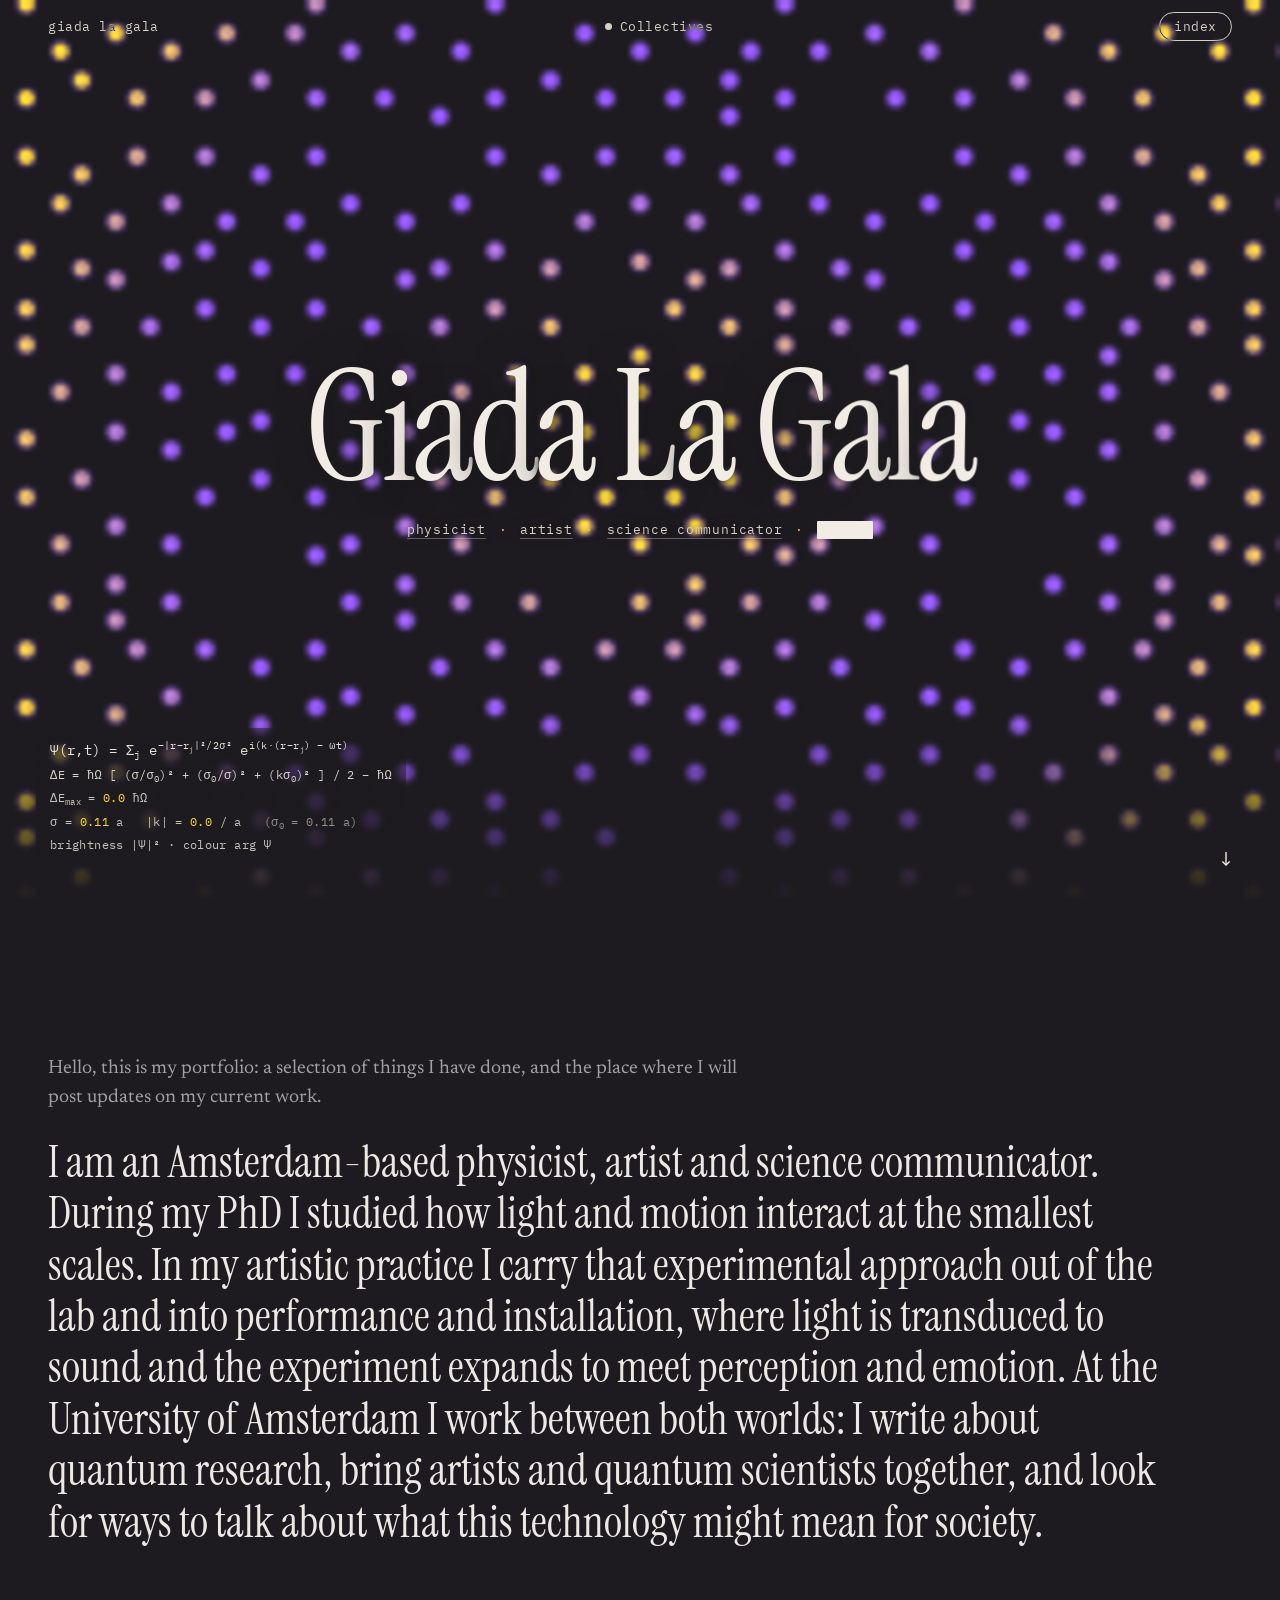
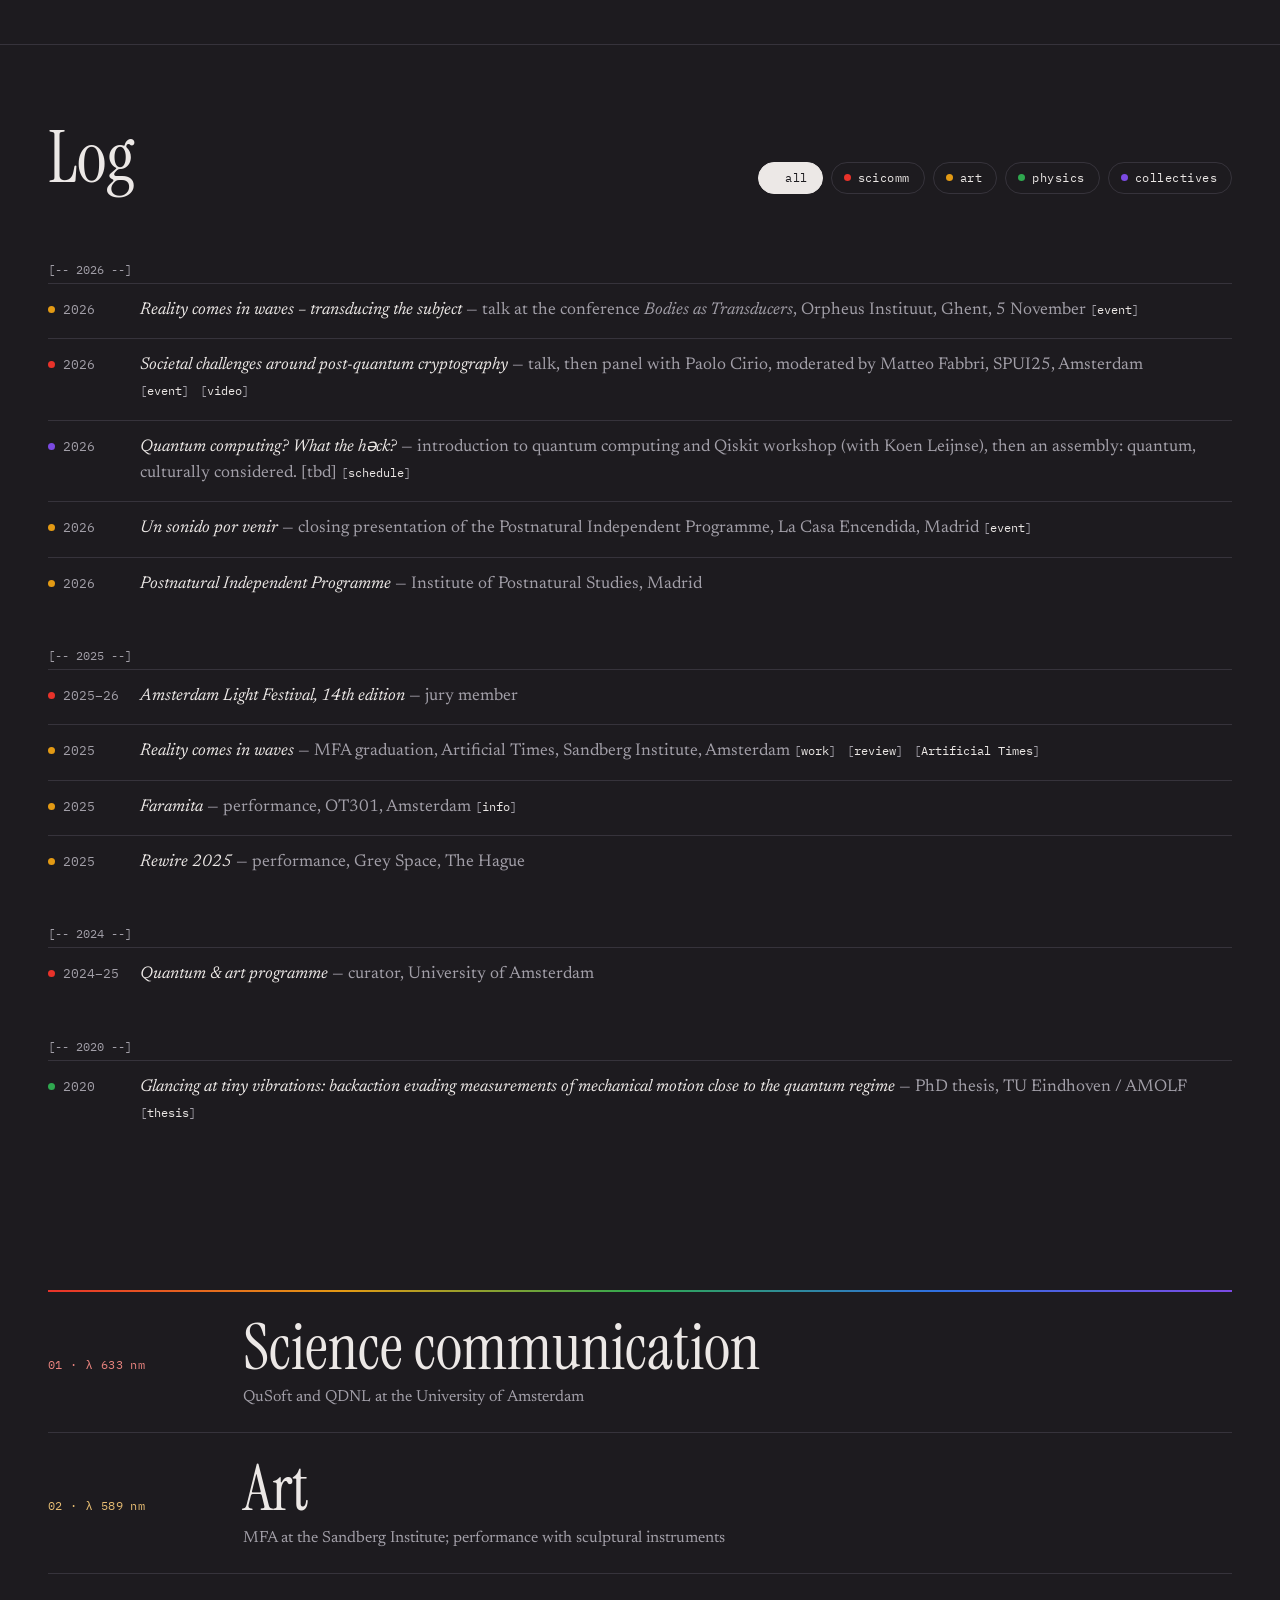
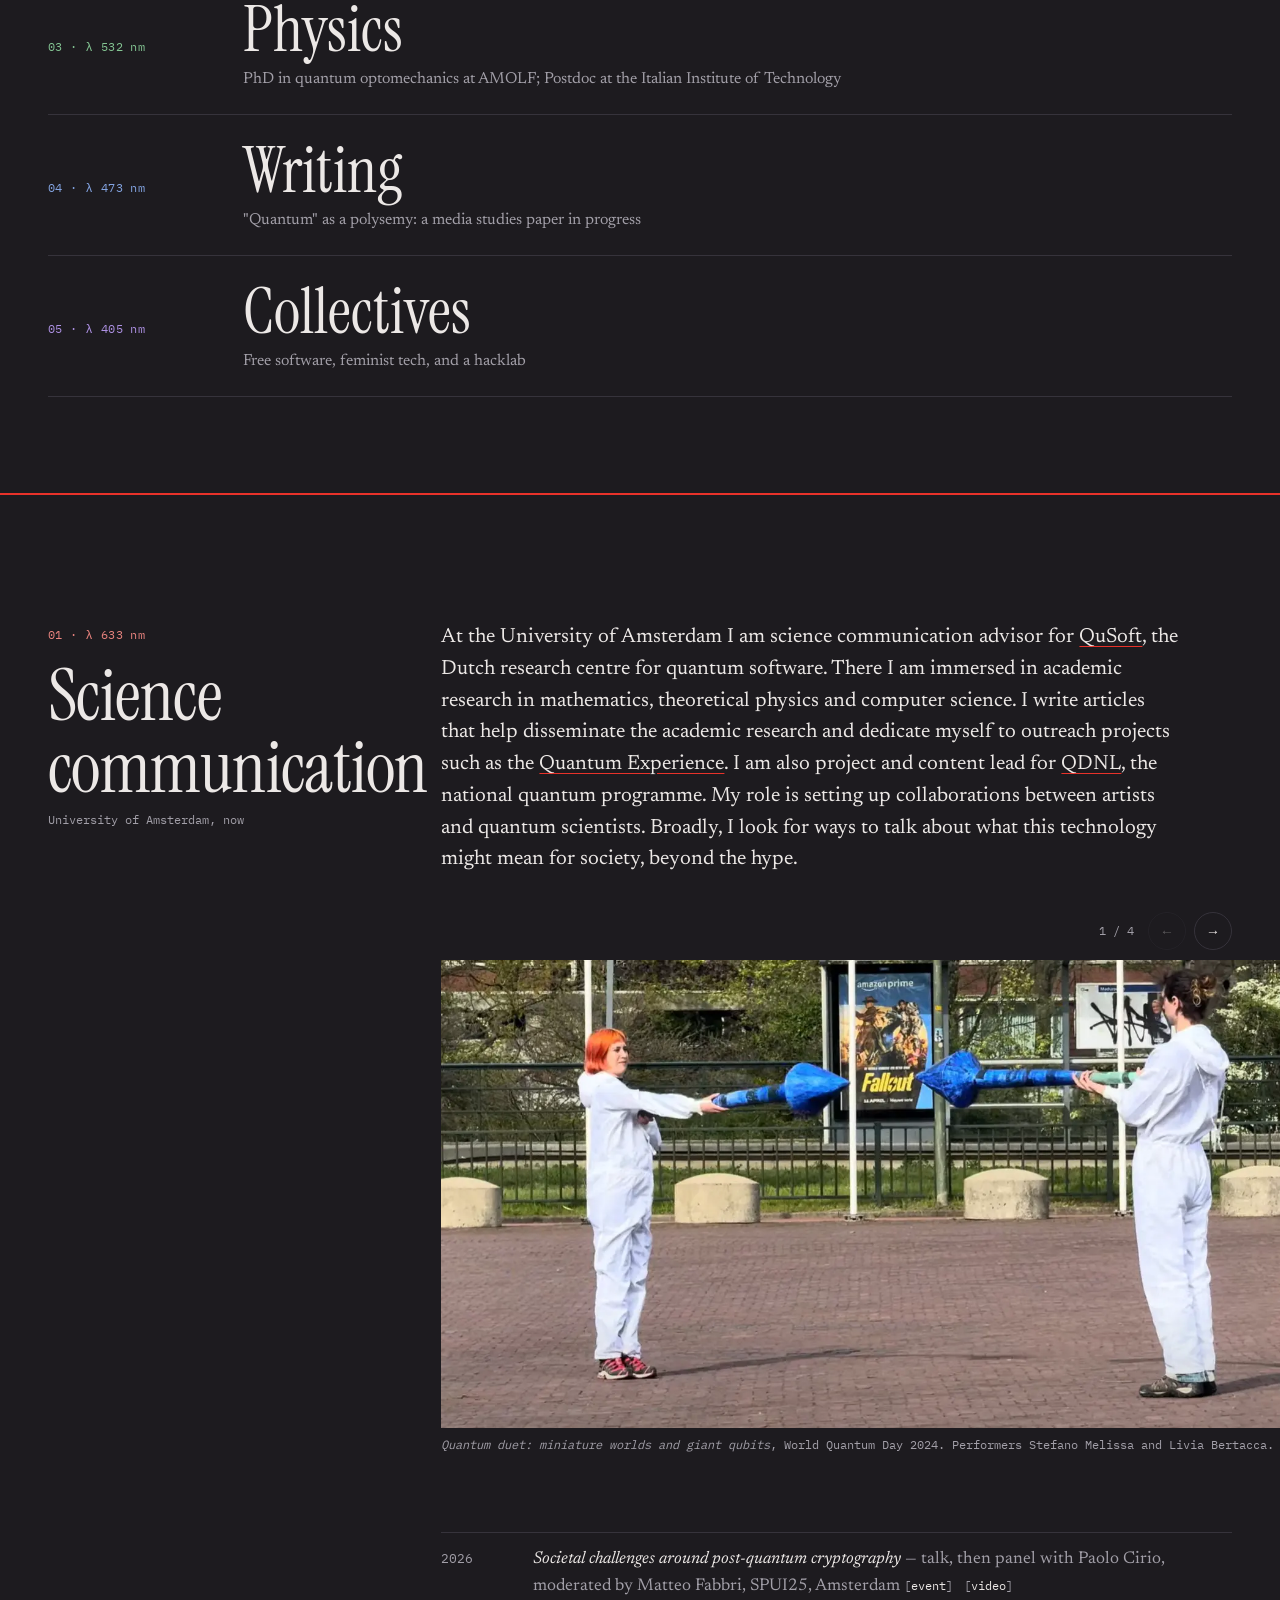
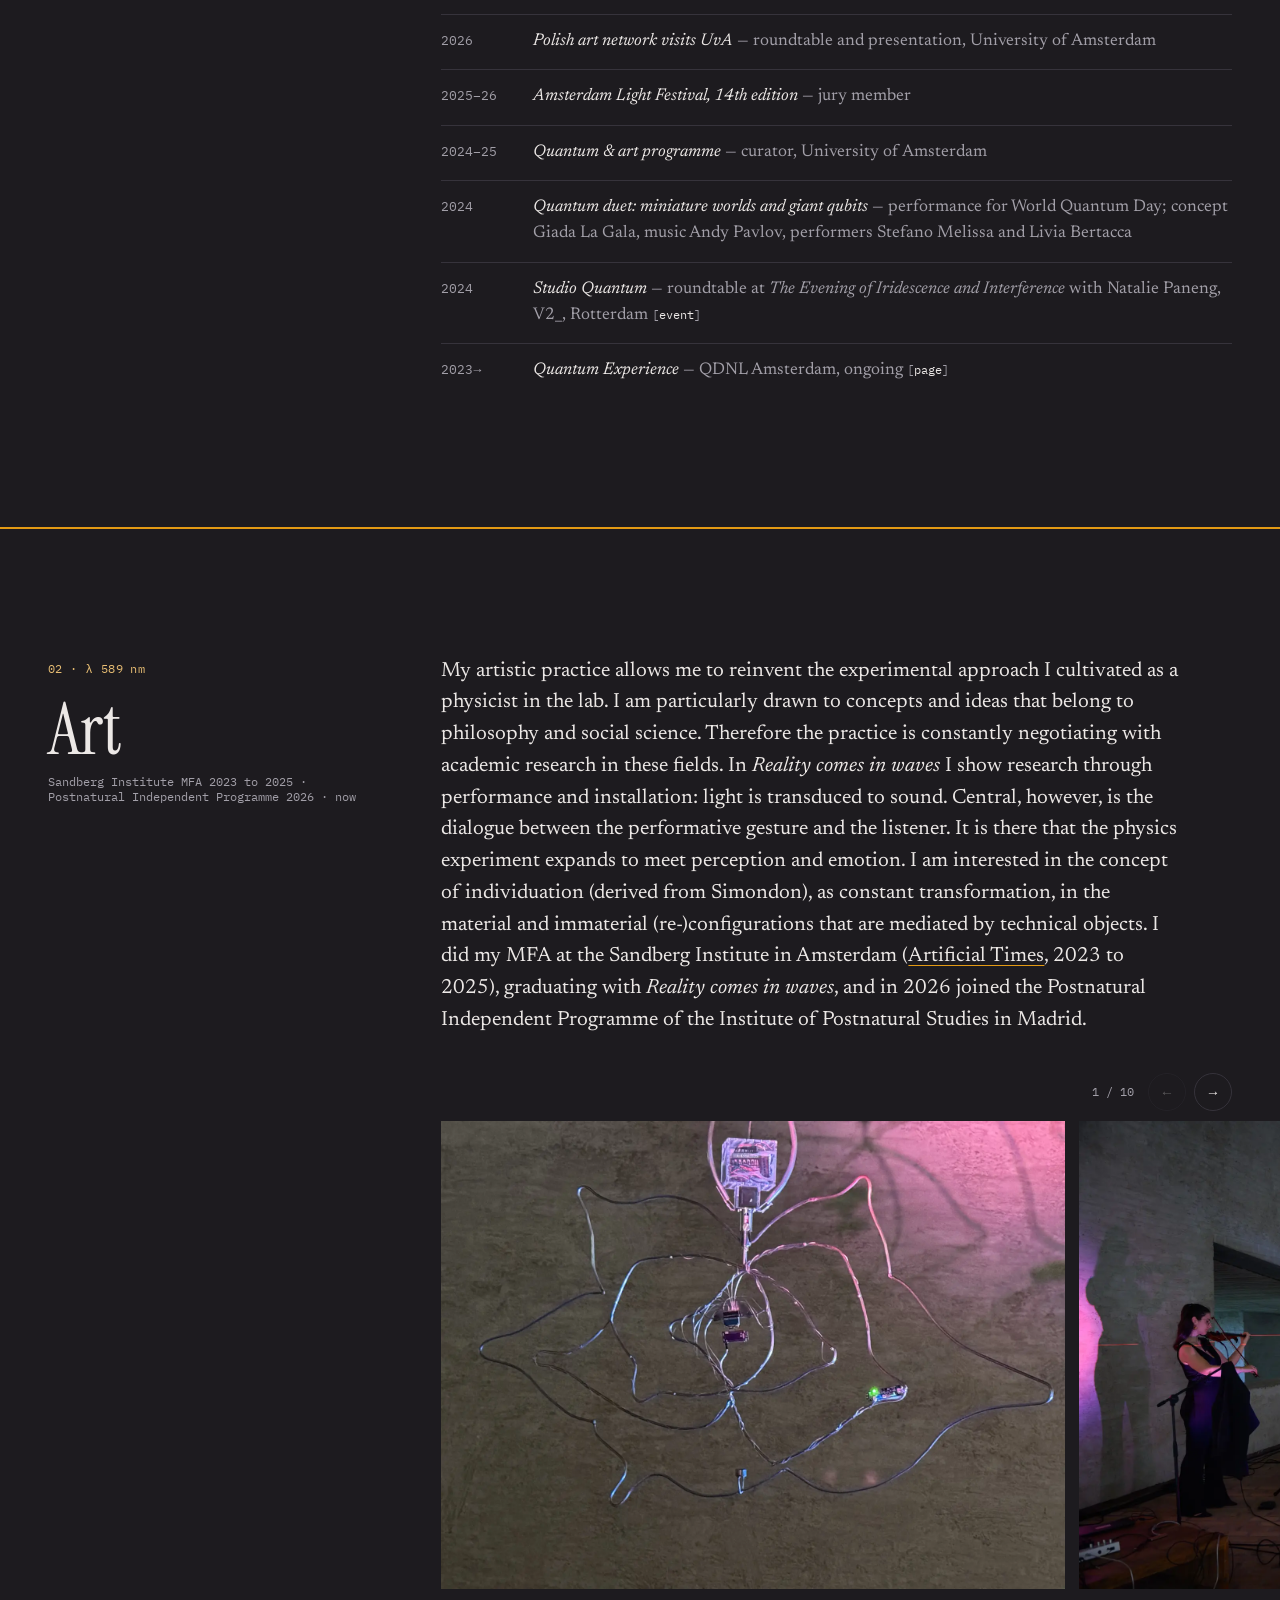
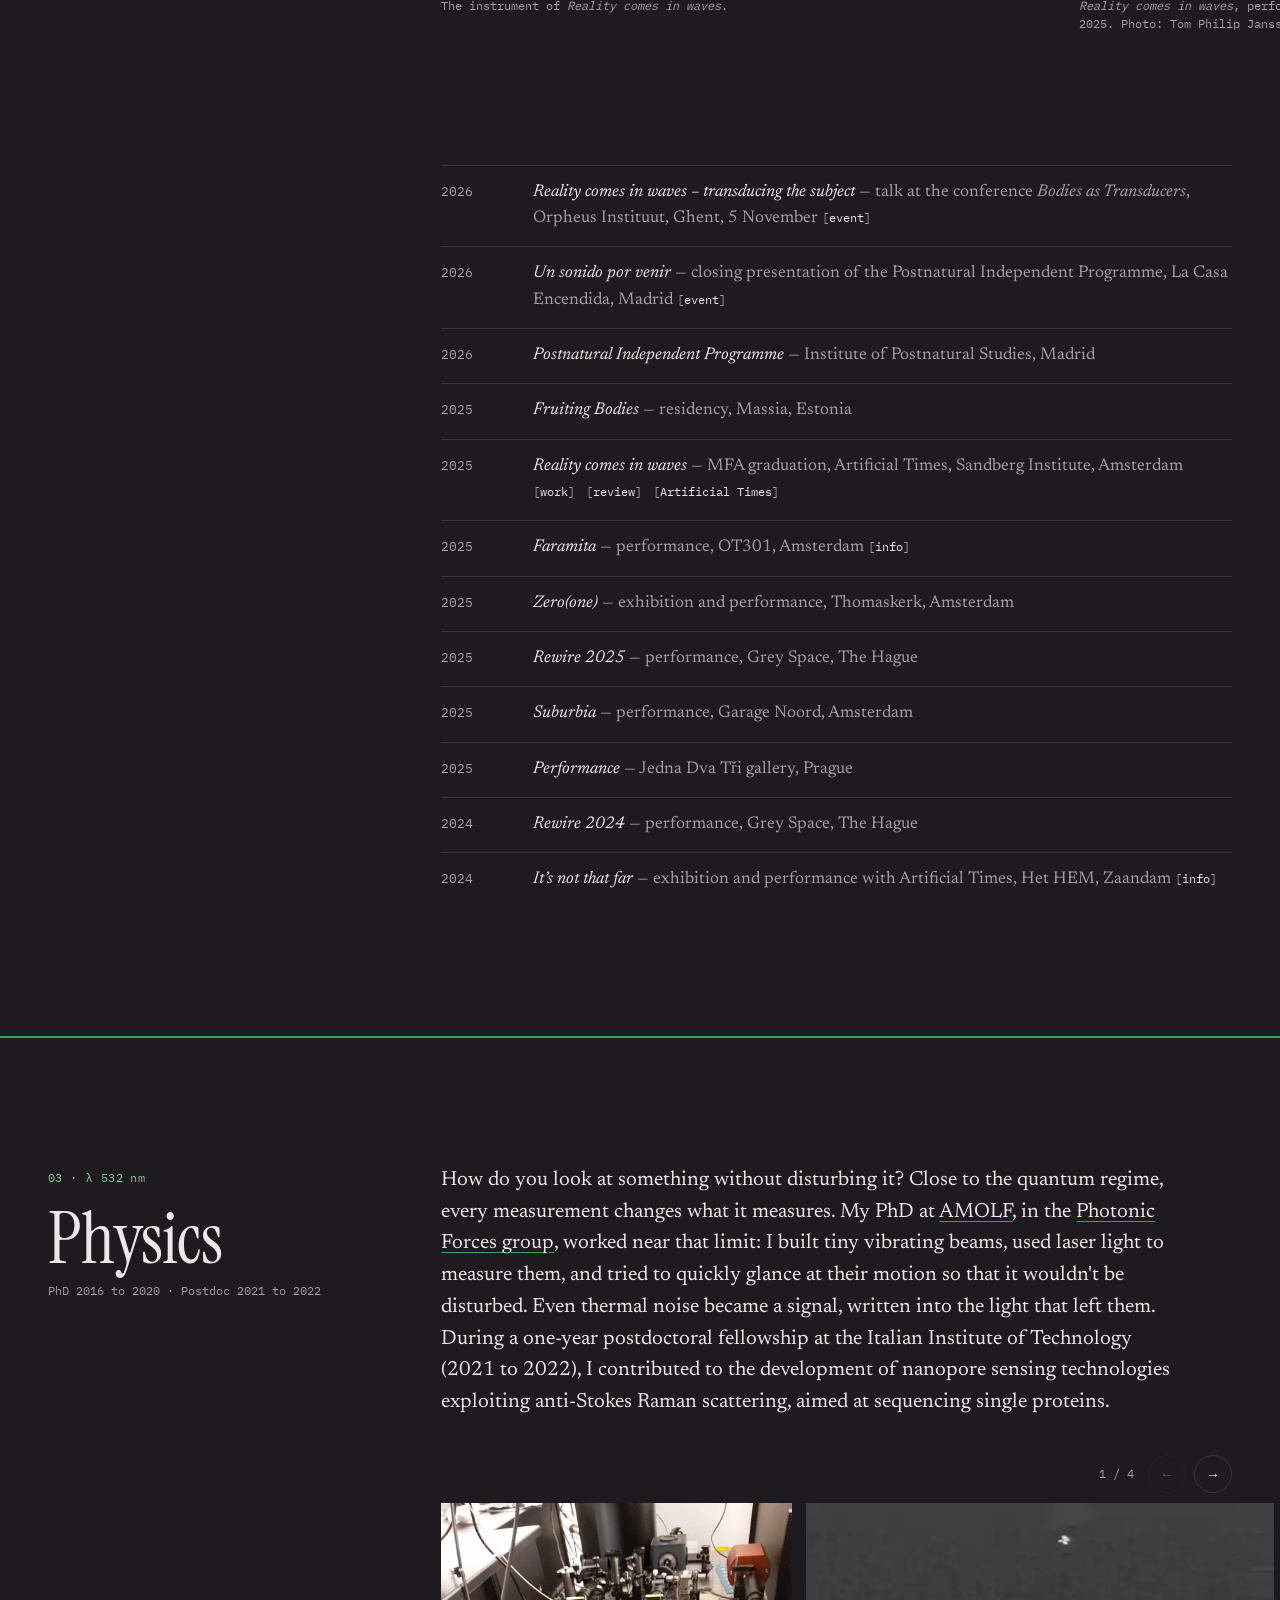
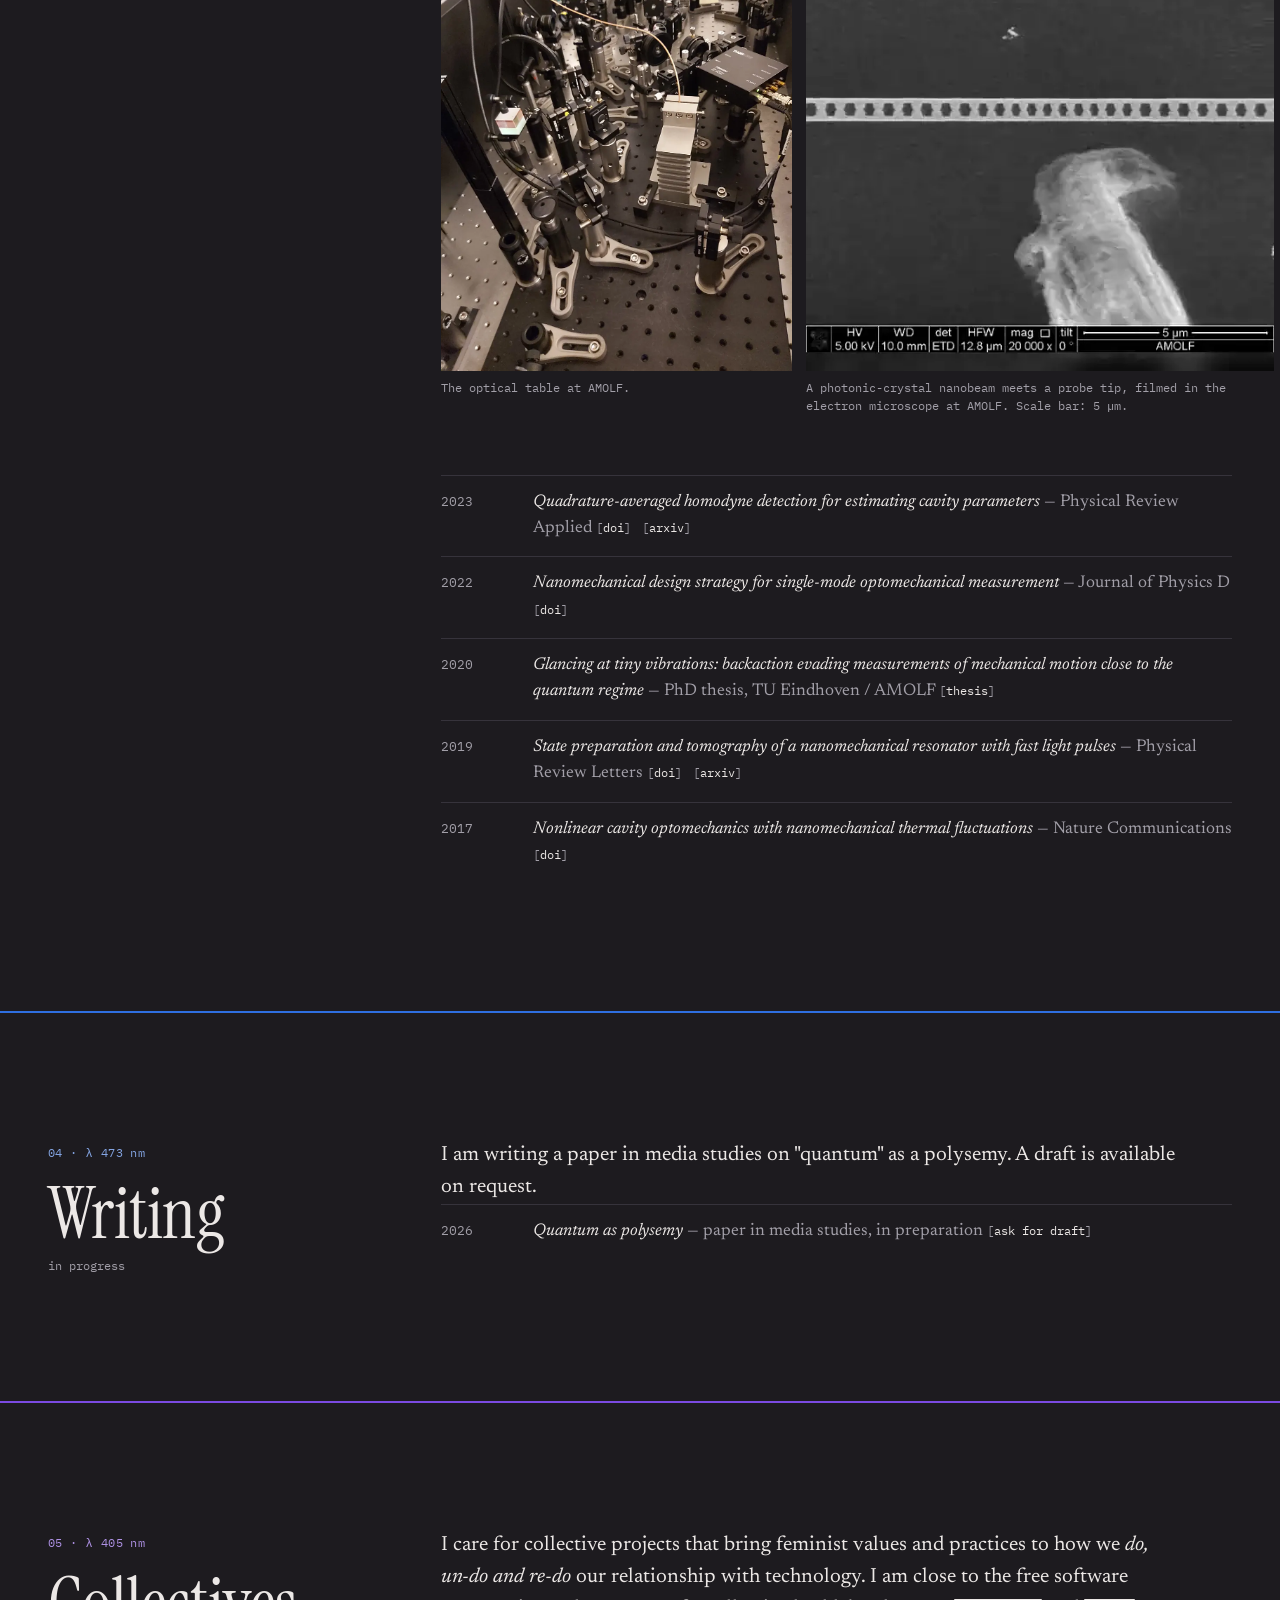
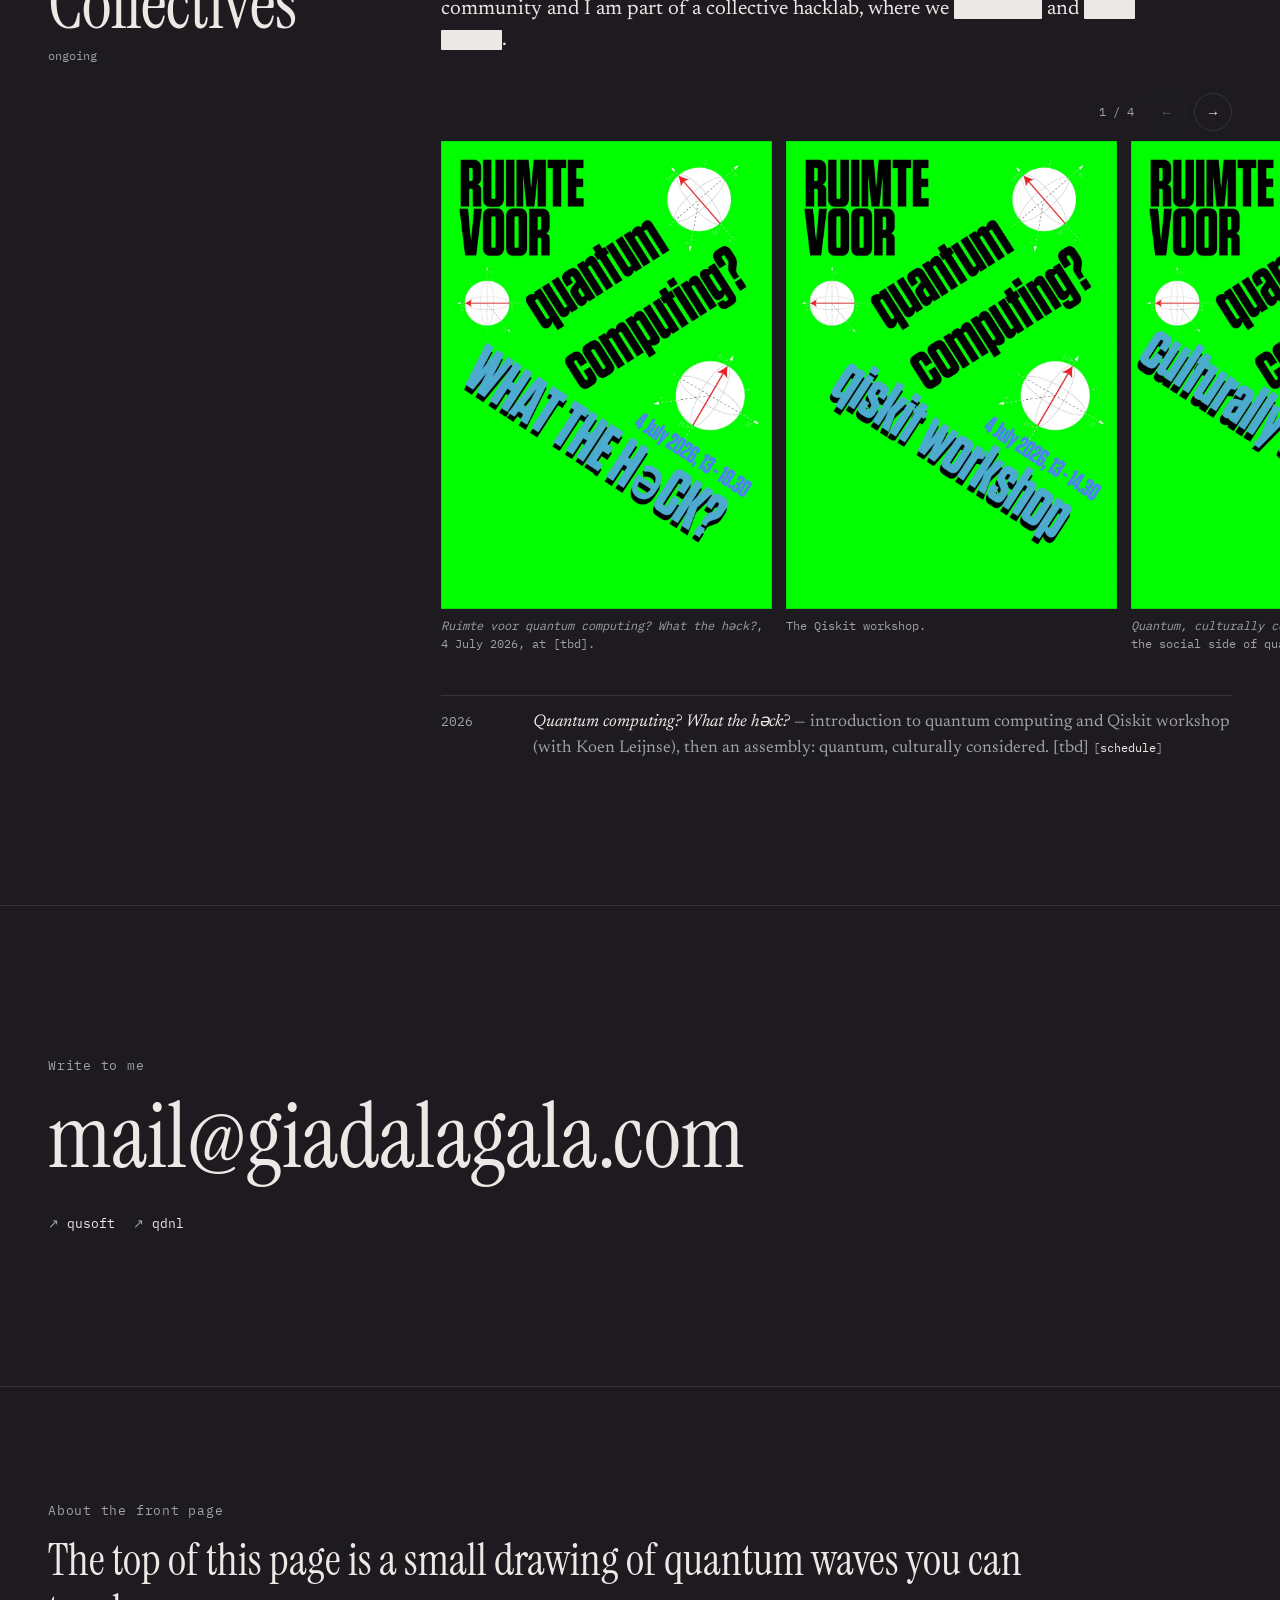
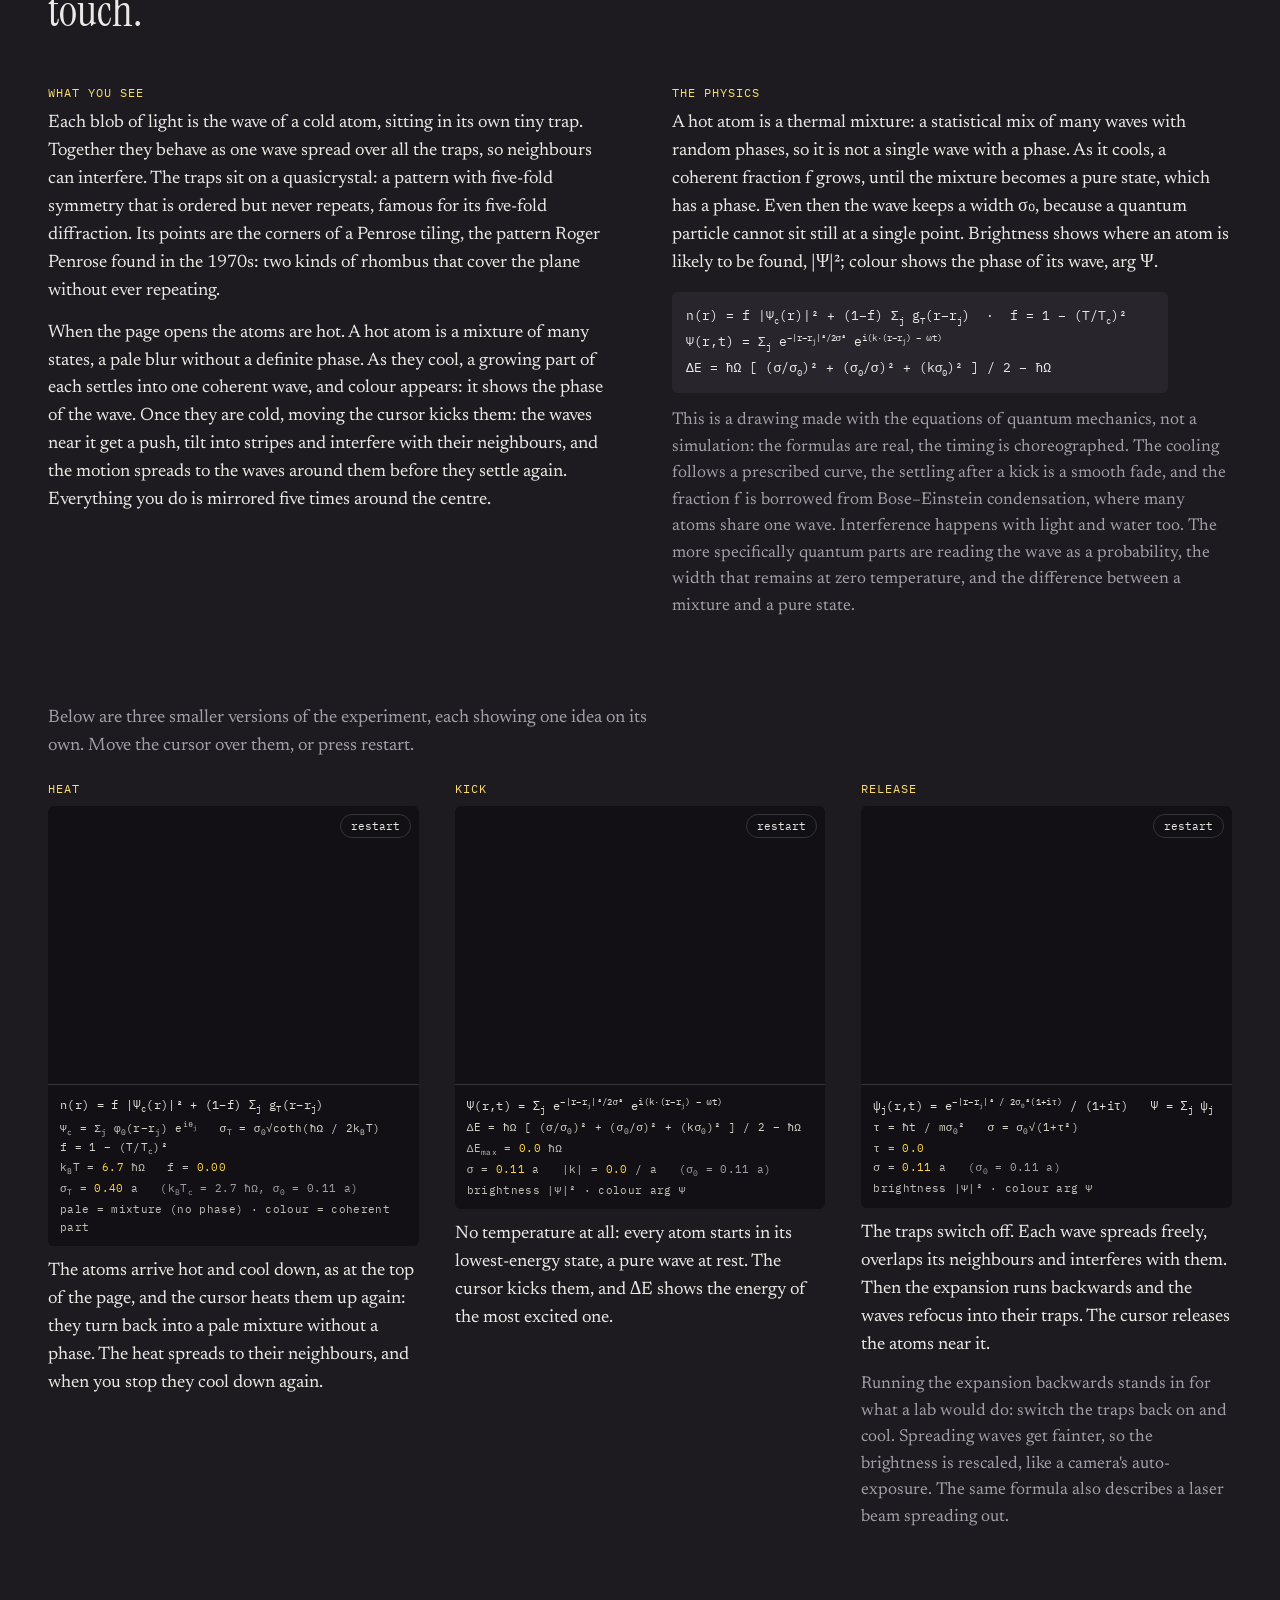
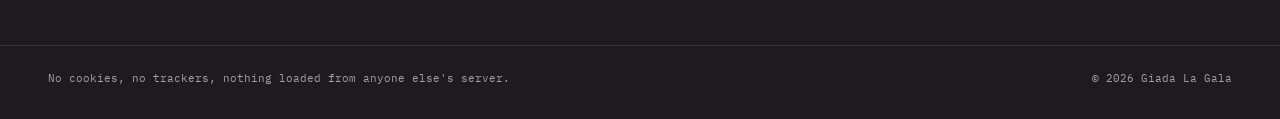
==== commit 62476253: "Links fixed (from giadalagala-site 2a6a33f) Co-Authored-By: Claude Opus 5.5 <noreply@anthropic.com>" ====
--- a/index.html
+++ b/index.html
@@ -136,7 +136,7 @@
     <li class="yr" aria-hidden="true">[-- 2024 --]</li>
   <li data-year="2024" data-sort="2024" data-facet="scicomm" data-selected><span class="y">2024–25</span><p><cite>Quantum &amp; art programme</cite> <span class="where">curator, University of Amsterdam</span></p></li>
     <li class="yr" aria-hidden="true">[-- 2020 --]</li>
-  <li data-year="2020" data-sort="2020" data-facet="physics" data-selected><span class="y">2020</span><p><cite>Glancing at tiny vibrations: backaction evading measurements of mechanical motion close to the quantum regime</cite> <span class="where">PhD thesis, TU Eindhoven / AMOLF</span> <span class="links"><a href="http://library.tue.nl/csp/dare/LinkToRepository.csp?recordnumber=920378">thesis</a></span></p></li>
+  <li data-year="2020" data-sort="2020" data-facet="physics" data-selected><span class="y">2020</span><p><cite>Glancing at tiny vibrations: backaction evading measurements of mechanical motion close to the quantum regime</cite> <span class="where">PhD thesis, TU Eindhoven / AMOLF</span> <span class="links"><a href="https://research.tue.nl/en/publications/glancing-at-tiny-vibrations-backaction-evading-measurements-of-me/">thesis</a></span></p></li>
   </ol>
 </section>
 
@@ -275,7 +275,7 @@
     <p class="span">PhD 2016 to 2020 · Postdoc 2021 to 2022</p>
   </header>
   <div class="facet-body">
-    <p class="facet-lede">How do you look at something without disturbing it? Close to the quantum regime, every measurement changes what it measures. My PhD at <a href="https://amolf.nl/research-groups/photonic-forces">AMOLF</a>, in the Photonic Forces group, worked near that limit: I built tiny vibrating beams, used laser light to measure them, and tried to quickly glance at their motion so that it wouldn&#x27;t be disturbed. Even thermal noise became a signal, written into the light that left them. During a one-year postdoctoral fellowship at the Italian Institute of Technology (2021 to 2022), I contributed to the development of nanopore sensing technologies exploiting anti-Stokes Raman scattering, aimed at sequencing single proteins.</p>
+    <p class="facet-lede">How do you look at something without disturbing it? Close to the quantum regime, every measurement changes what it measures. My PhD at <a href="https://www.amolf.nl/research-groups/information-in-matter/photonic-forces/">AMOLF</a>, in the <a href="https://www.optomechanics.nl/">Photonic Forces group</a>, worked near that limit: I built tiny vibrating beams, used laser light to measure them, and tried to quickly glance at their motion so that it wouldn&#x27;t be disturbed. Even thermal noise became a signal, written into the light that left them. During a one-year postdoctoral fellowship at the Italian Institute of Technology (2021 to 2022), I contributed to the development of nanopore sensing technologies exploiting anti-Stokes Raman scattering, aimed at sequencing single proteins.</p>
 
     <div class="gallery-wrap">
     <div class="gallery" role="region" tabindex="0" aria-label="Physics pictures">
@@ -292,7 +292,7 @@
     <ol class="entries">
       <li data-year="2023" data-sort="2023" data-facet="physics"><span class="y">2023</span><p><cite>Quadrature-averaged homodyne detection for estimating cavity parameters</cite> <span class="where">Physical Review Applied</span> <span class="links"><a href="https://doi.org/10.1103/physrevapplied.19.064006">doi</a> <a href="https://arxiv.org/abs/2209.05807">arxiv</a></span></p></li>
       <li data-year="2022" data-sort="2022" data-facet="physics"><span class="y">2022</span><p><cite>Nanomechanical design strategy for single-mode optomechanical measurement</cite> <span class="where">Journal of Physics D</span> <span class="links"><a href="https://doi.org/10.1088/1361-6463/ac569d">doi</a></span></p></li>
-      <li data-year="2020" data-sort="2020" data-facet="physics" data-selected><span class="y">2020</span><p><cite>Glancing at tiny vibrations: backaction evading measurements of mechanical motion close to the quantum regime</cite> <span class="where">PhD thesis, TU Eindhoven / AMOLF</span> <span class="links"><a href="http://library.tue.nl/csp/dare/LinkToRepository.csp?recordnumber=920378">thesis</a></span></p></li>
+      <li data-year="2020" data-sort="2020" data-facet="physics" data-selected><span class="y">2020</span><p><cite>Glancing at tiny vibrations: backaction evading measurements of mechanical motion close to the quantum regime</cite> <span class="where">PhD thesis, TU Eindhoven / AMOLF</span> <span class="links"><a href="https://research.tue.nl/en/publications/glancing-at-tiny-vibrations-backaction-evading-measurements-of-me/">thesis</a></span></p></li>
       <li data-year="2019" data-sort="2019" data-facet="physics"><span class="y">2019</span><p><cite>State preparation and tomography of a nanomechanical resonator with fast light pulses</cite> <span class="where">Physical Review Letters</span> <span class="links"><a href="https://doi.org/10.1103/physrevlett.123.113601">doi</a> <a href="https://arxiv.org/abs/1812.09720">arxiv</a></span></p></li>
       <li data-year="2017" data-sort="2017" data-facet="physics"><span class="y">2017</span><p><cite>Nonlinear cavity optomechanics with nanomechanical thermal fluctuations</cite> <span class="where">Nature Communications</span> <span class="links"><a href="https://doi.org/10.1038/ncomms16024">doi</a></span></p></li>
     </ol>
--- a/style.css
+++ b/style.css
@@ -194,6 +194,7 @@
 .js .hero-q { background-image: none; }
 .hero-q::after { background: linear-gradient(transparent 78%, var(--bg)); pointer-events: none; }
 .hero-q .q-field { position: absolute; inset: 0; width: 100%; height: 100%; }
+.hero-q { touch-action: pan-y pinch-zoom; }   /* sideways swipes stir the particles, up and down still scrolls */
 .hero-q .hero-text { padding: 0 var(--gutter); }
 .hero-q .name { font-size: clamp(56px, 12vw, 200px); line-height: .9; text-shadow: 0 0 34px rgba(29,27,31,.92), 0 0 10px rgba(29,27,31,.85); }
 .hero-q .roles { margin-top: 22px; text-shadow: 0 0 12px rgba(29,27,31,.95); }
@@ -395,7 +396,7 @@
 .q-box h3 { font: 12px var(--mono); letter-spacing: .08em; text-transform: uppercase; color: color-mix(in srgb, #ffd63c 70%, var(--ink)); margin-bottom: 10px; }
 .q-box p { margin-top: 12px; }
 .q-stage { position: relative; overflow: hidden; border-radius: 6px; background: #121014; }
-.q-stage canvas { display: block; width: 100%; aspect-ratio: 4 / 3; }
+.q-stage canvas { display: block; width: 100%; aspect-ratio: 4 / 3; touch-action: none; }   /* in a box, every swipe stirs */
 .q-stage .q-eq { position: static; background: none; border-top: 1px solid var(--rule); border-radius: 0; padding: 10px 12px; min-height: 8.6em; font-size: 11px; }
 .q-stage .q-eq-main { font-size: 12px; }
 .q-stage .q-eq.calm { opacity: 1; }
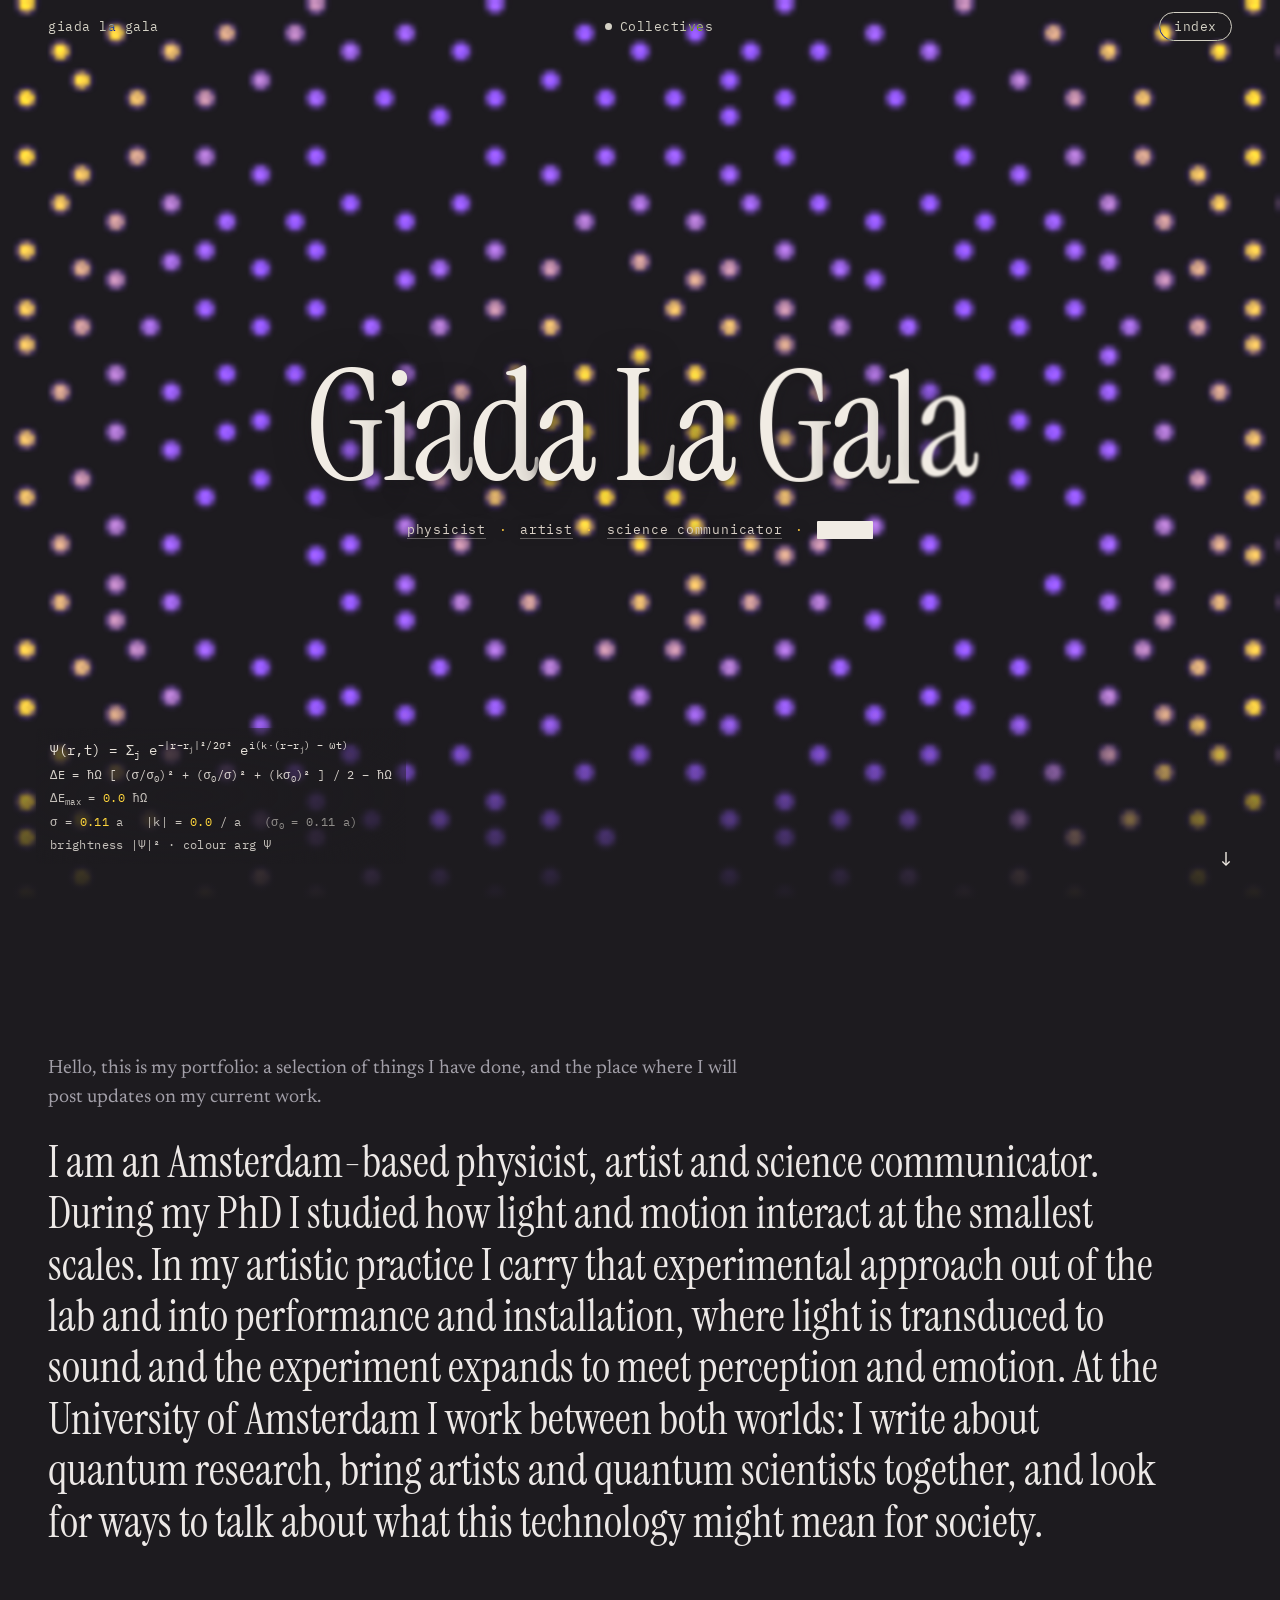
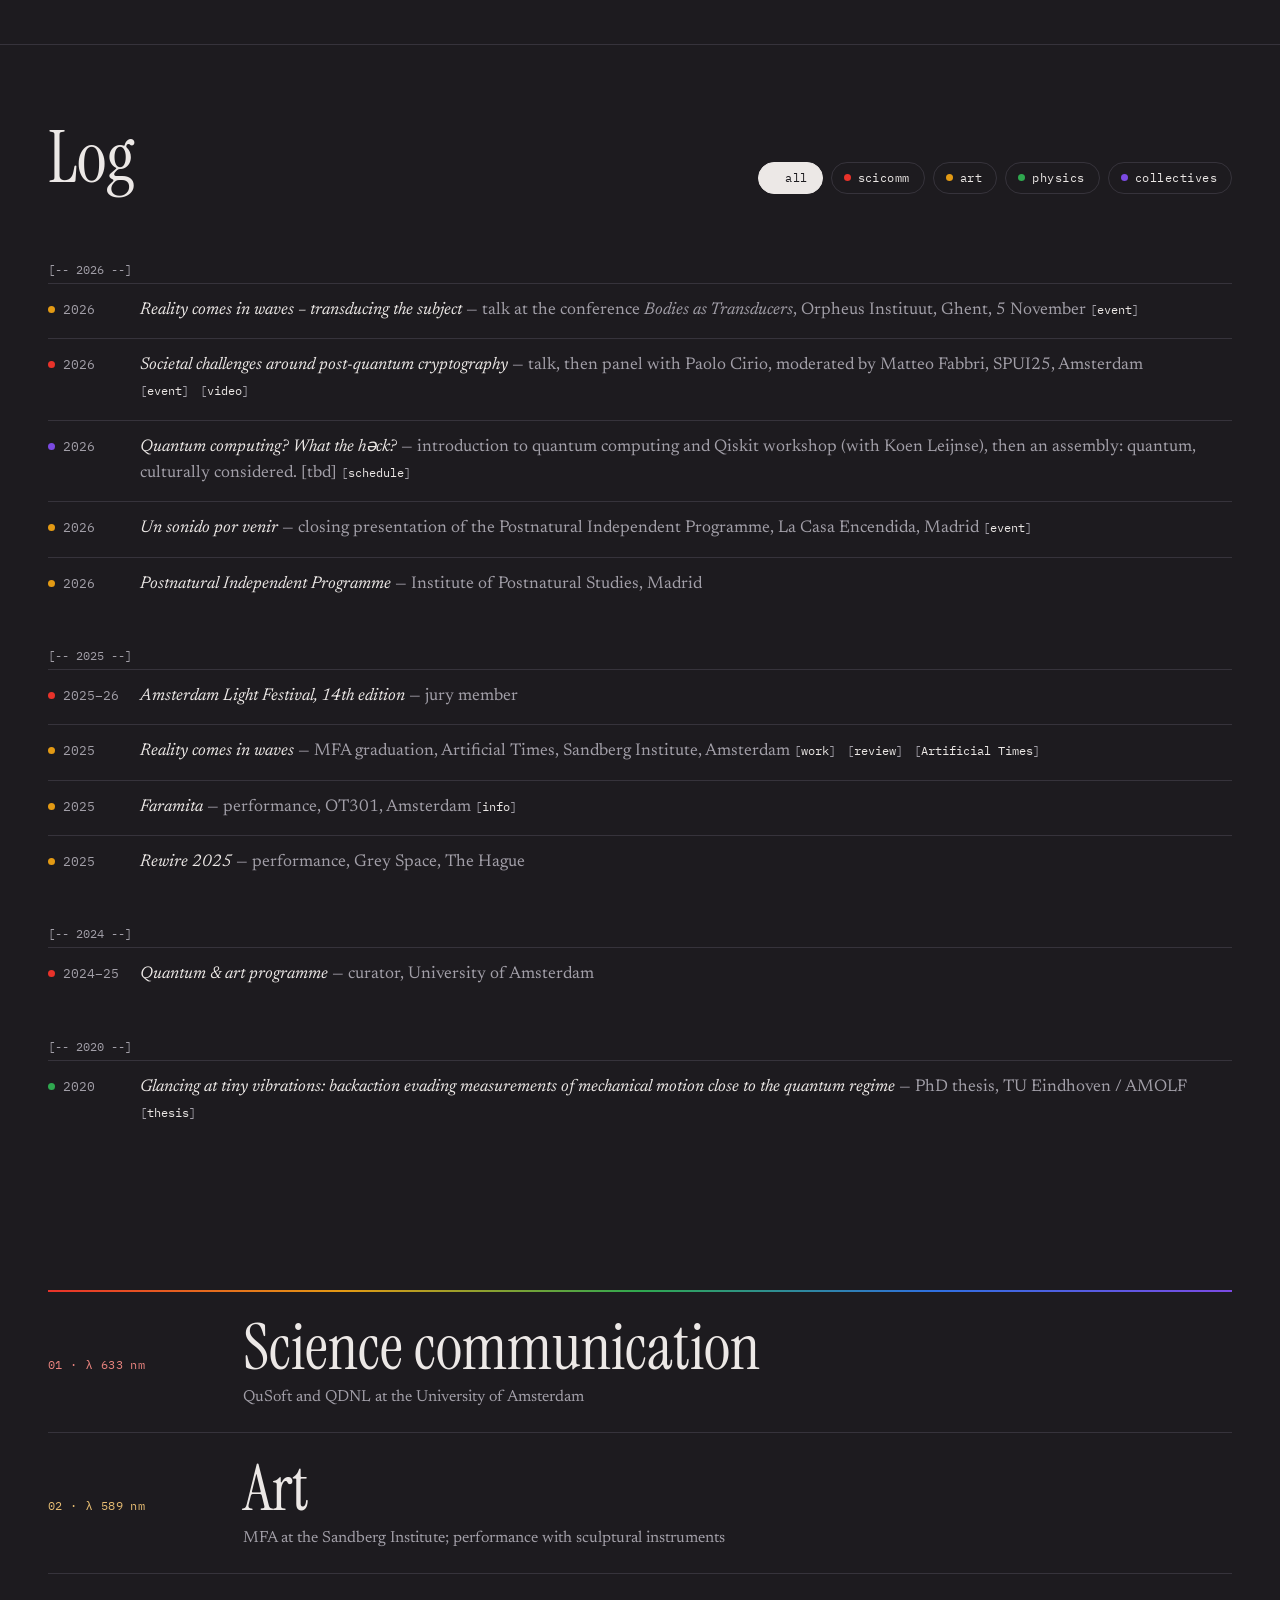
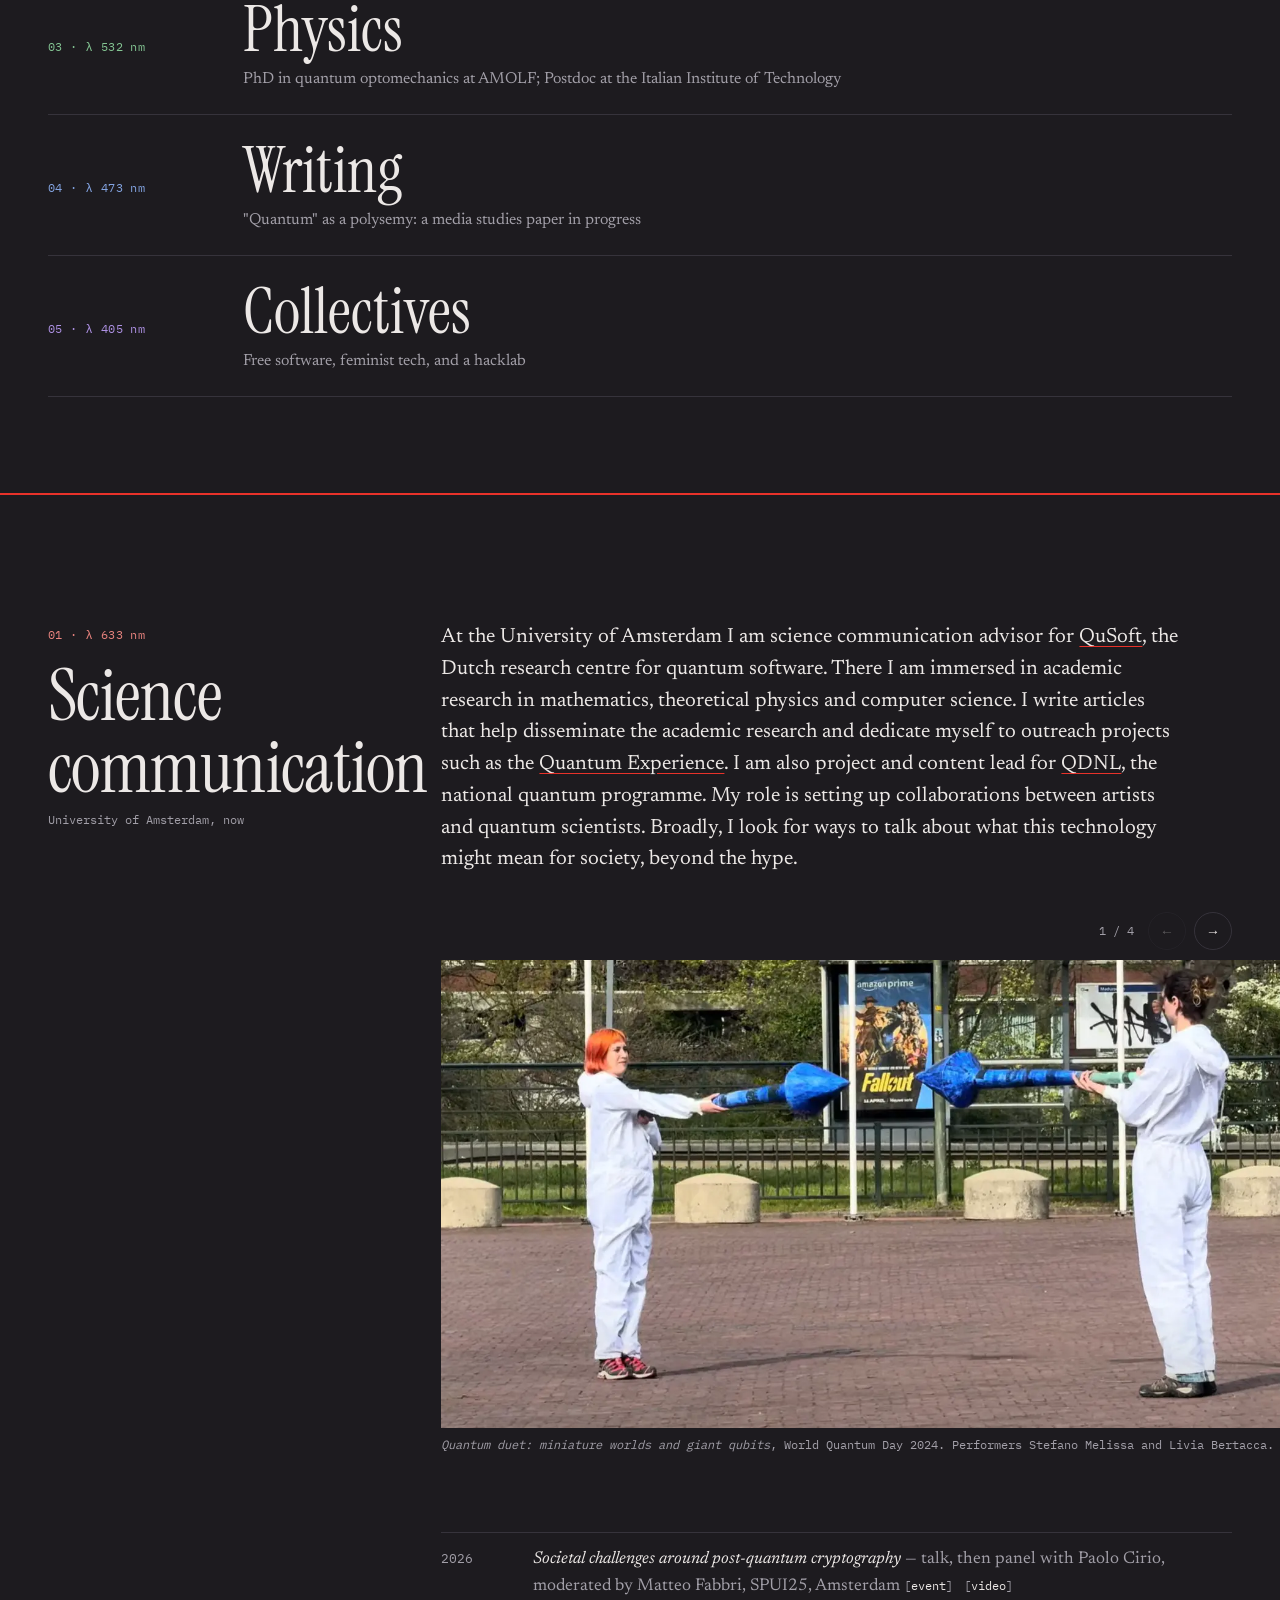
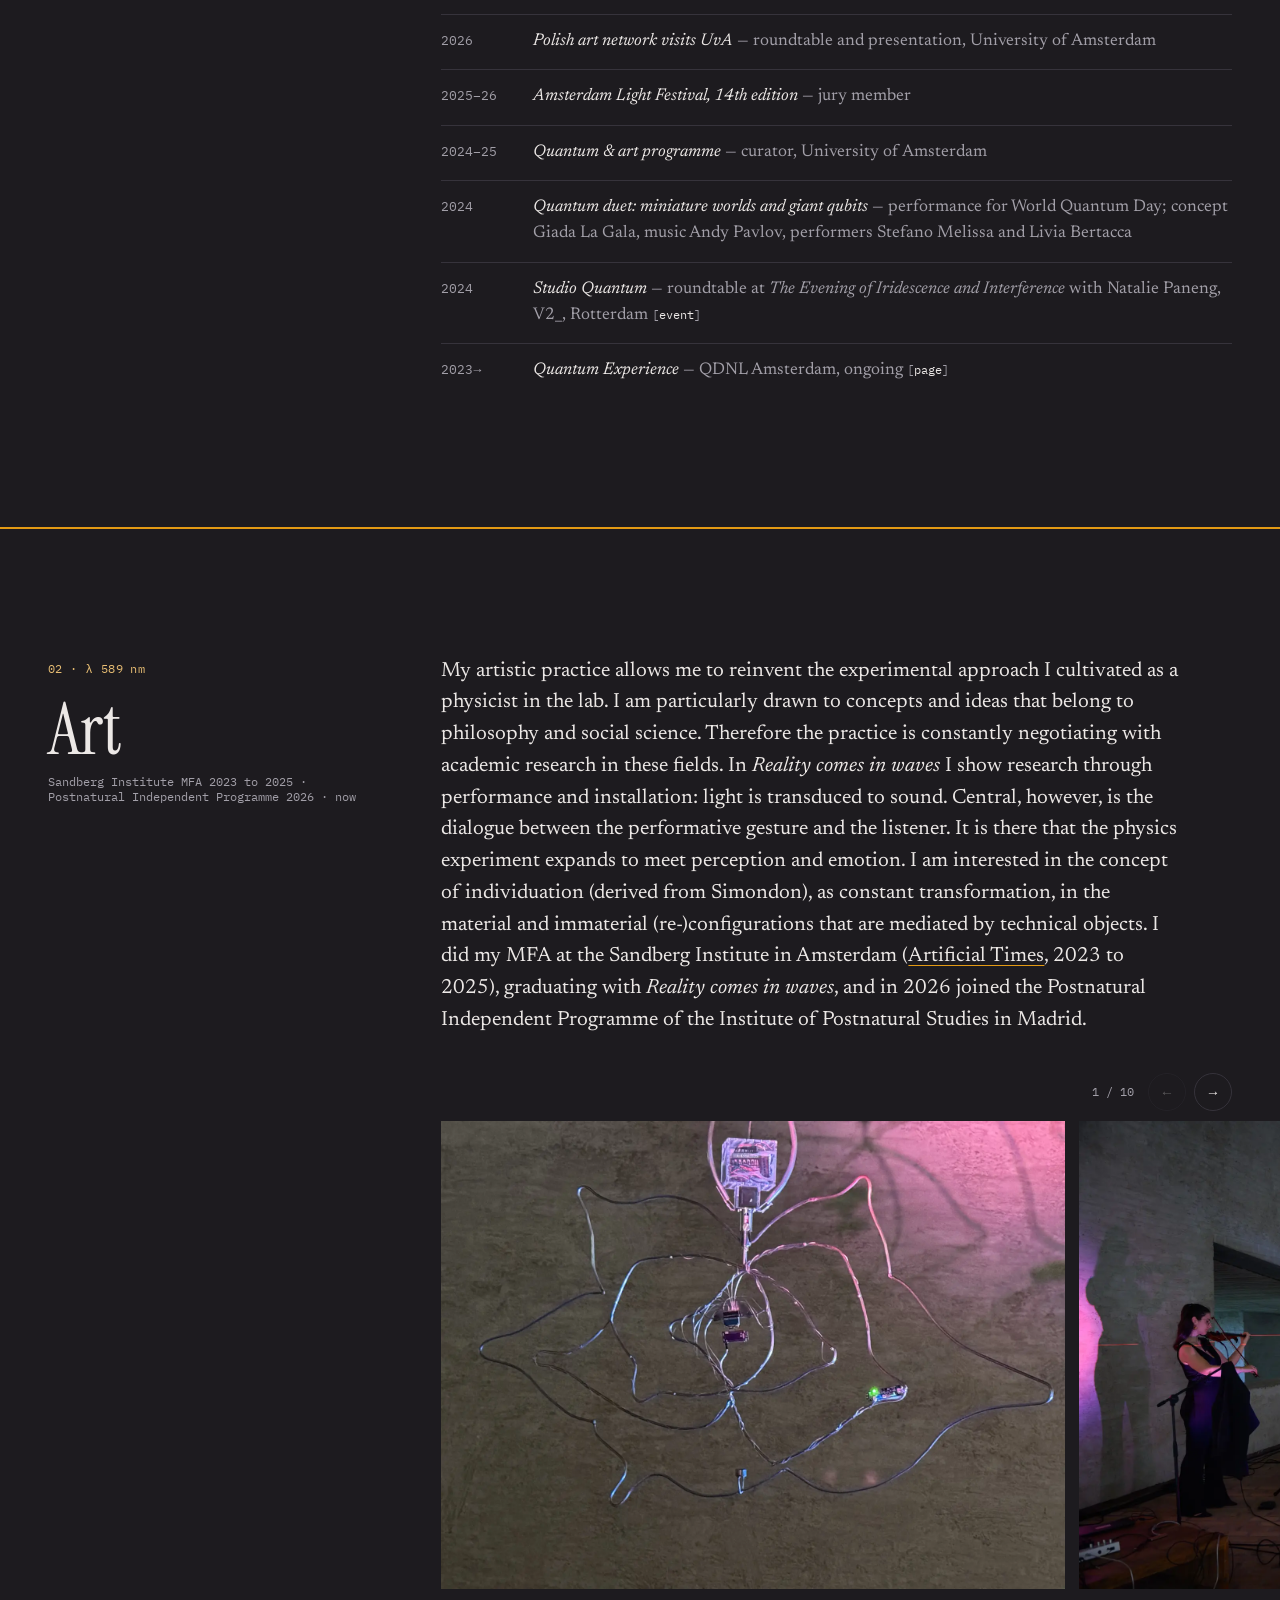
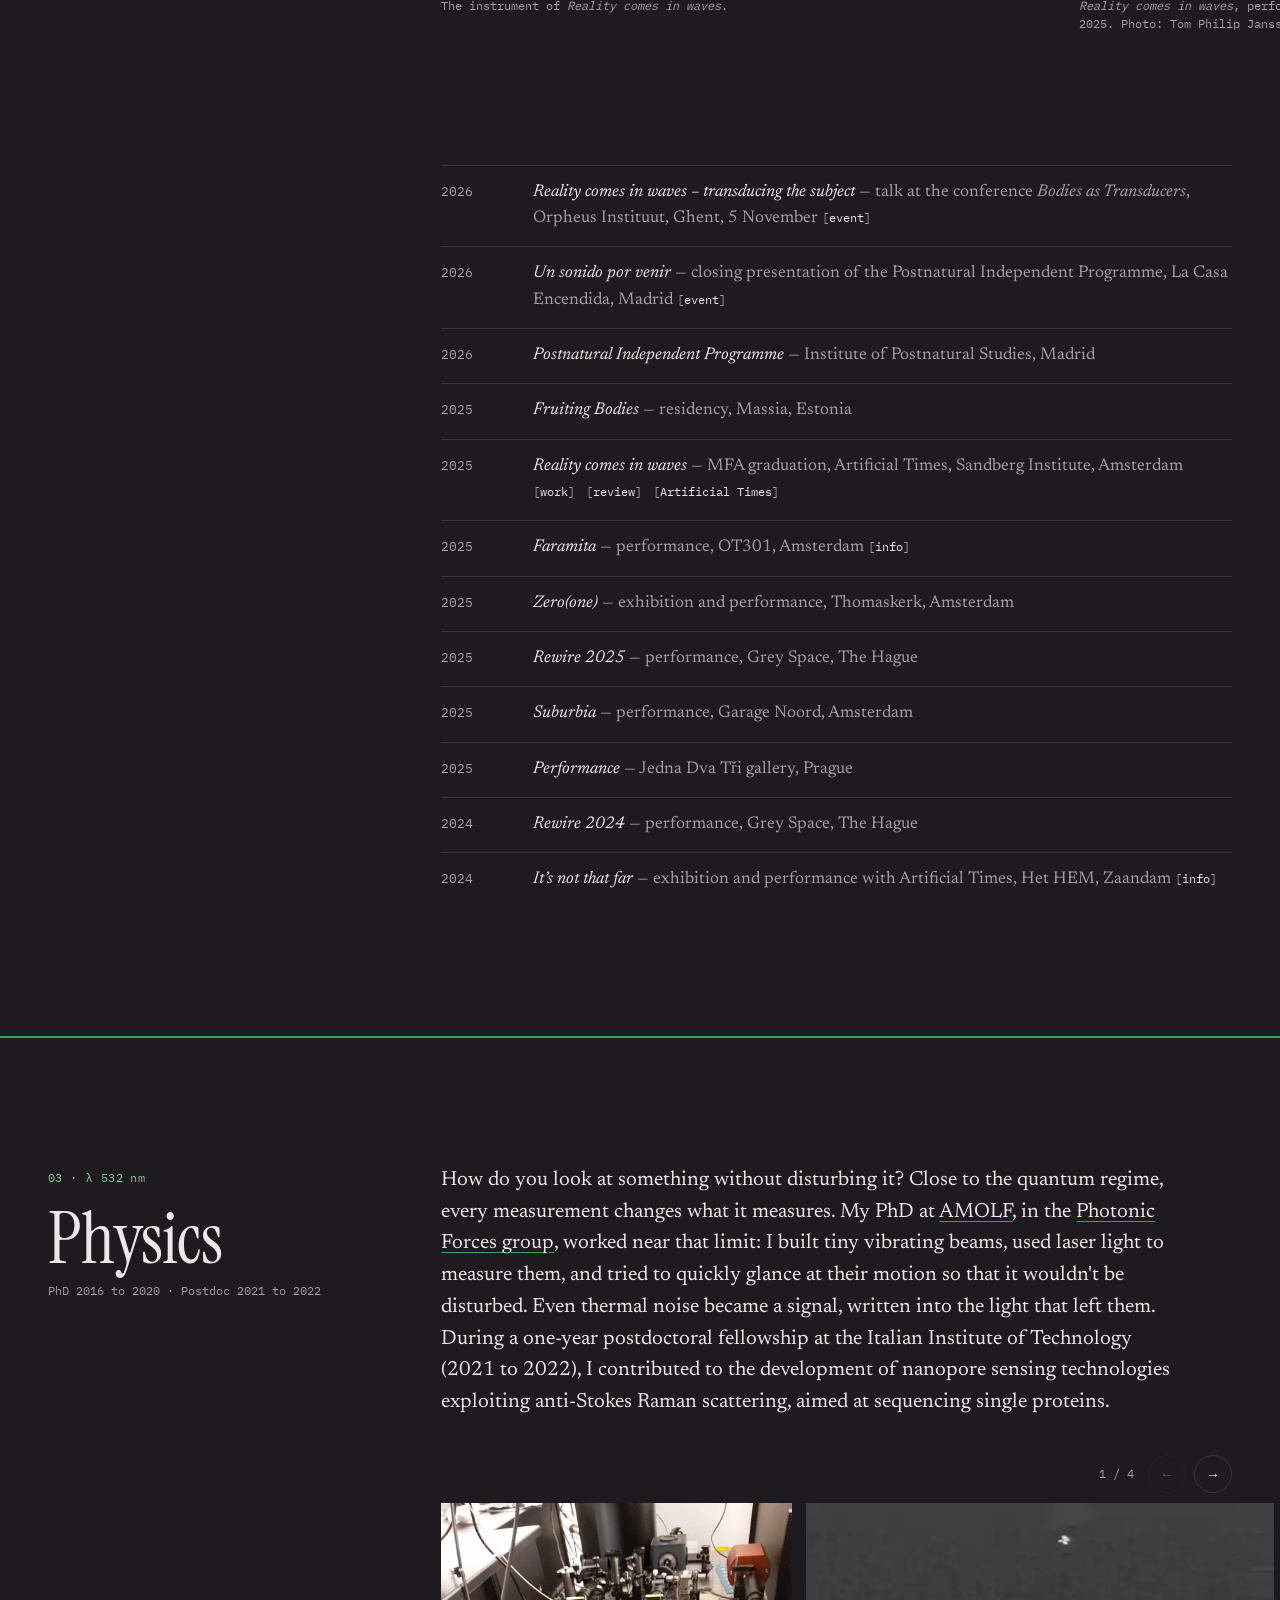
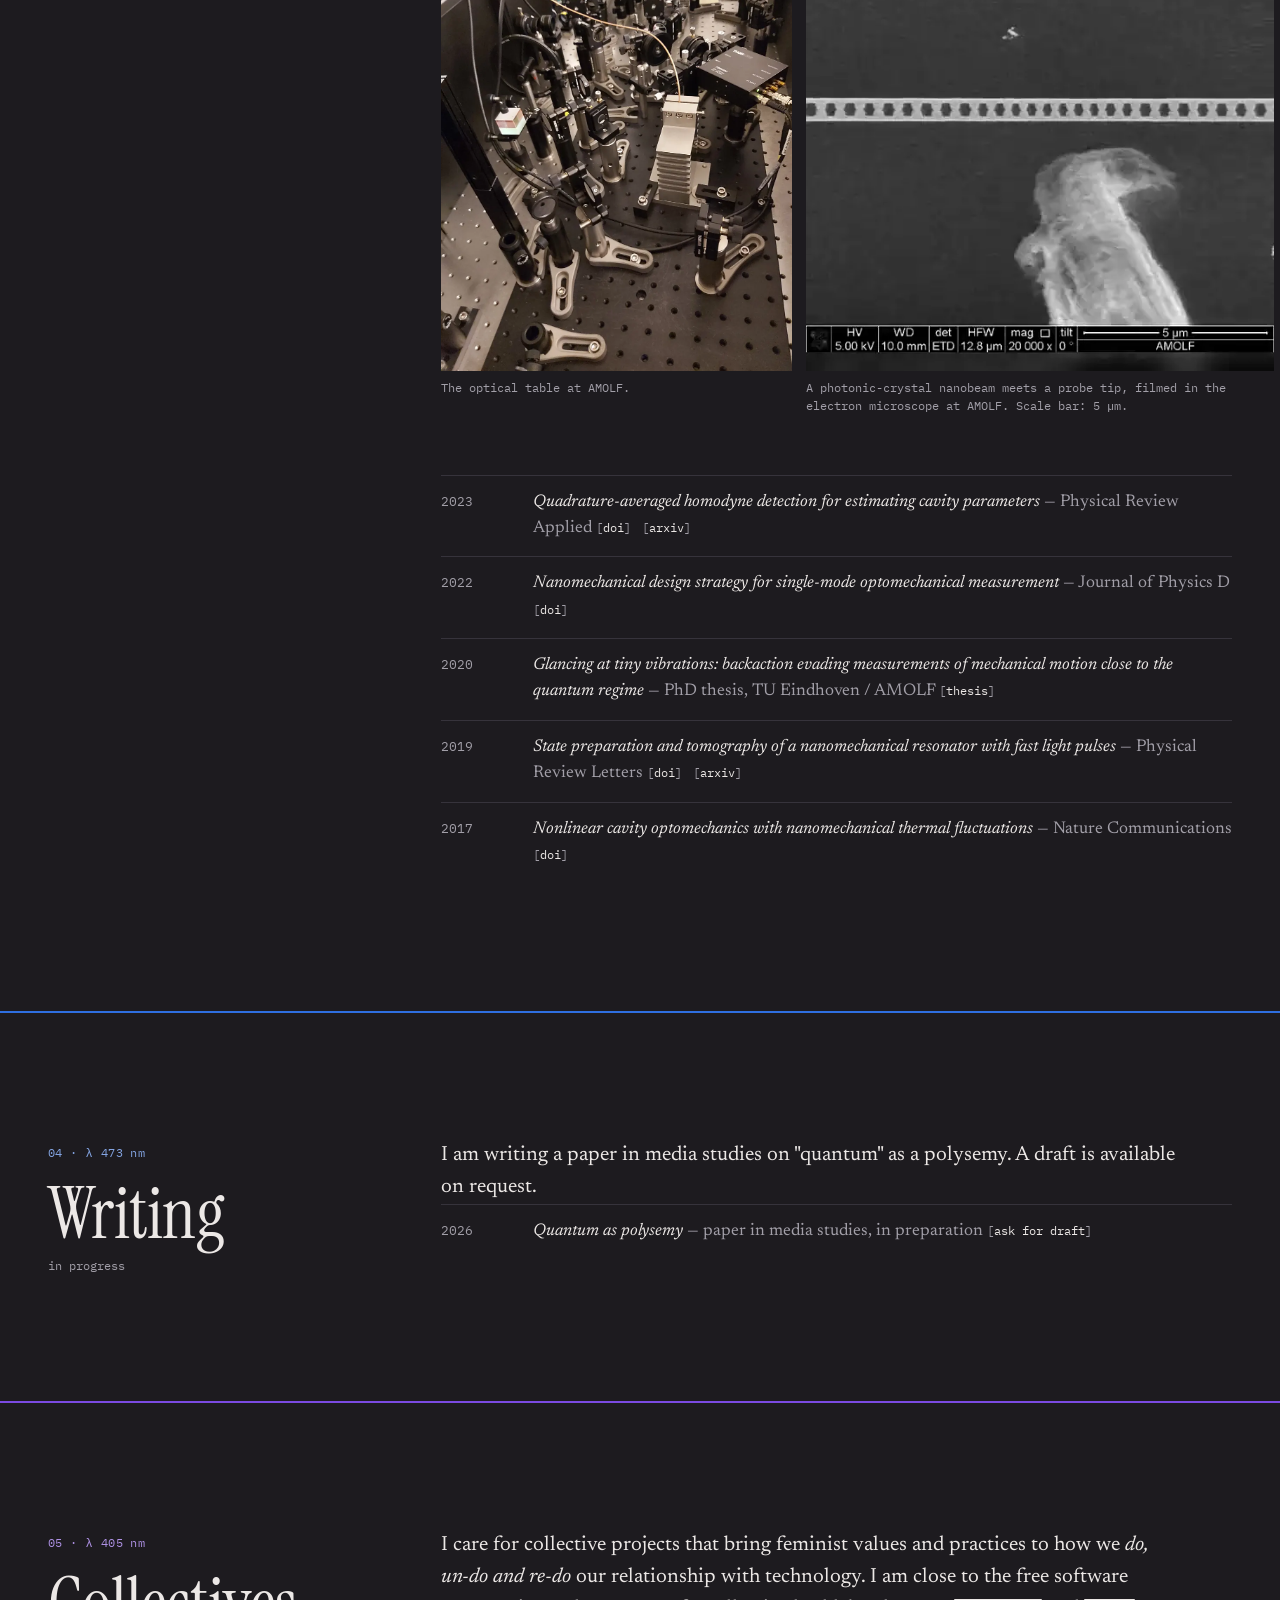
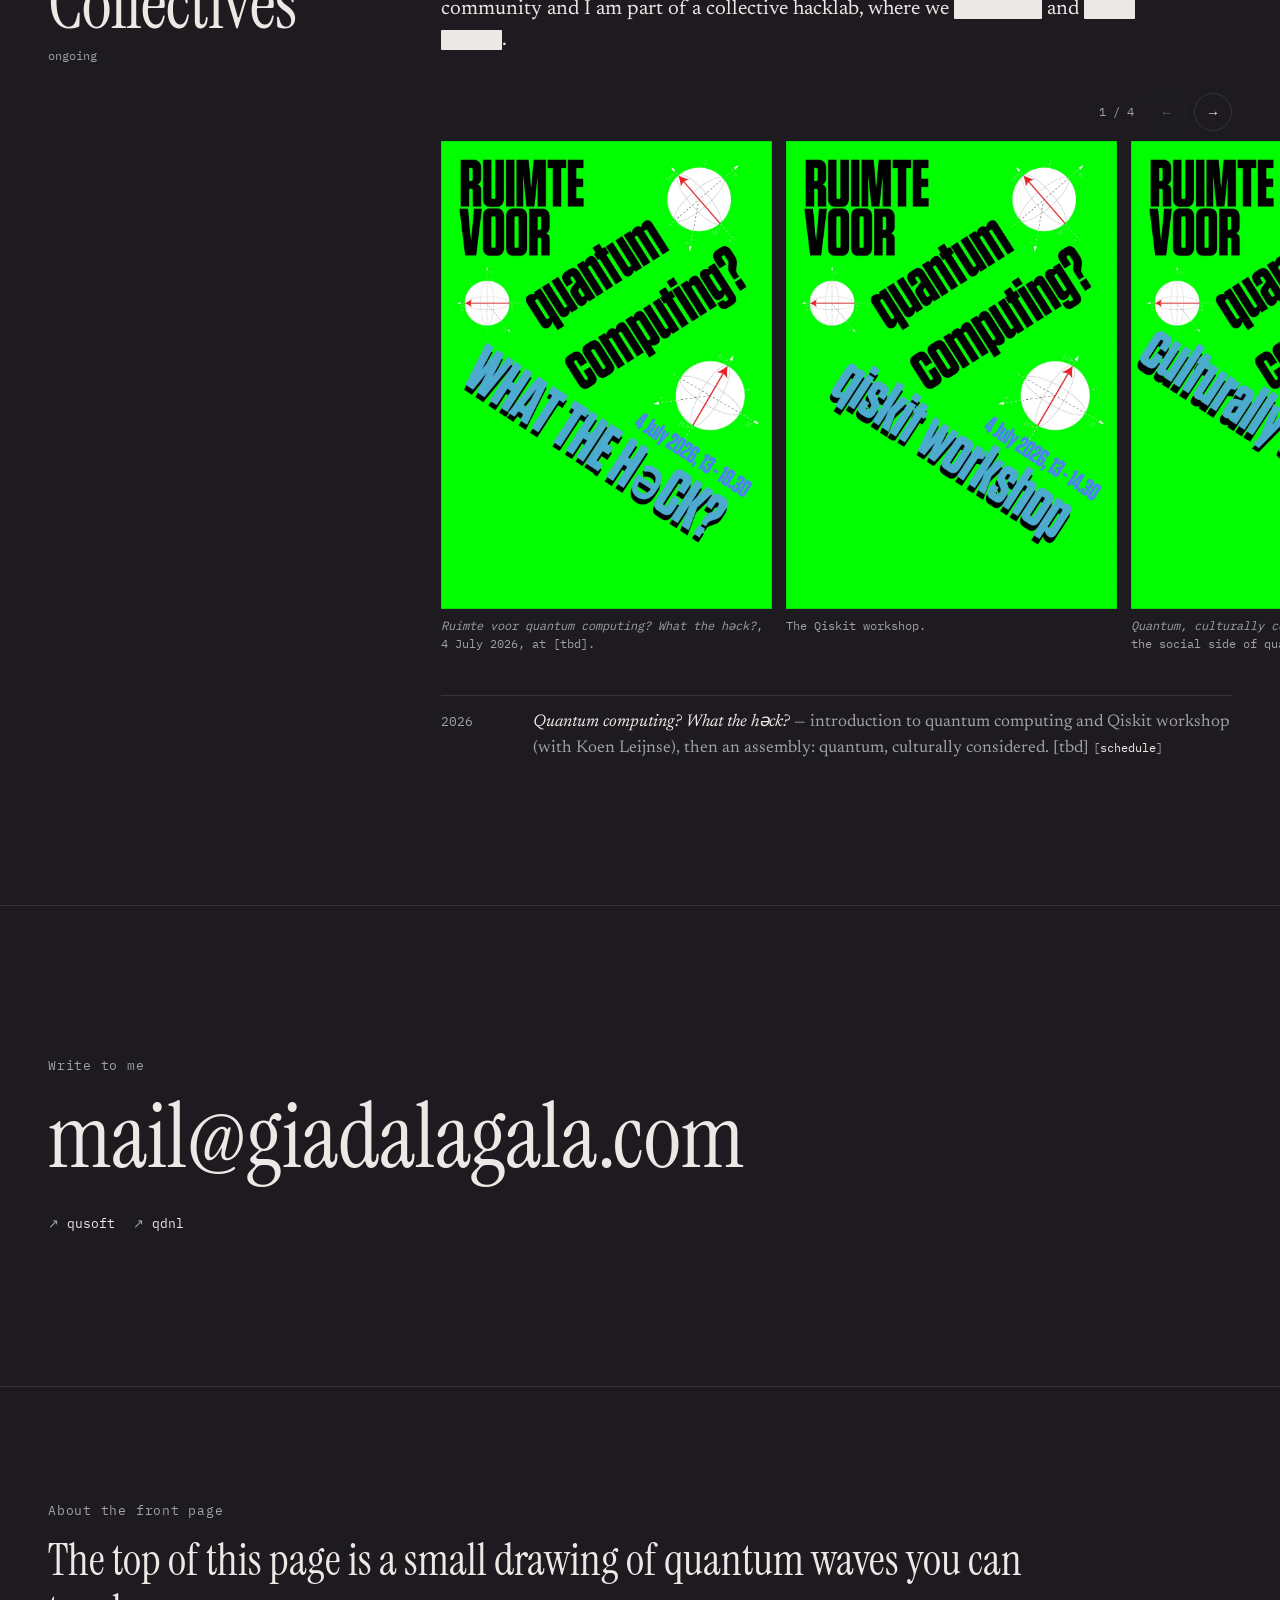
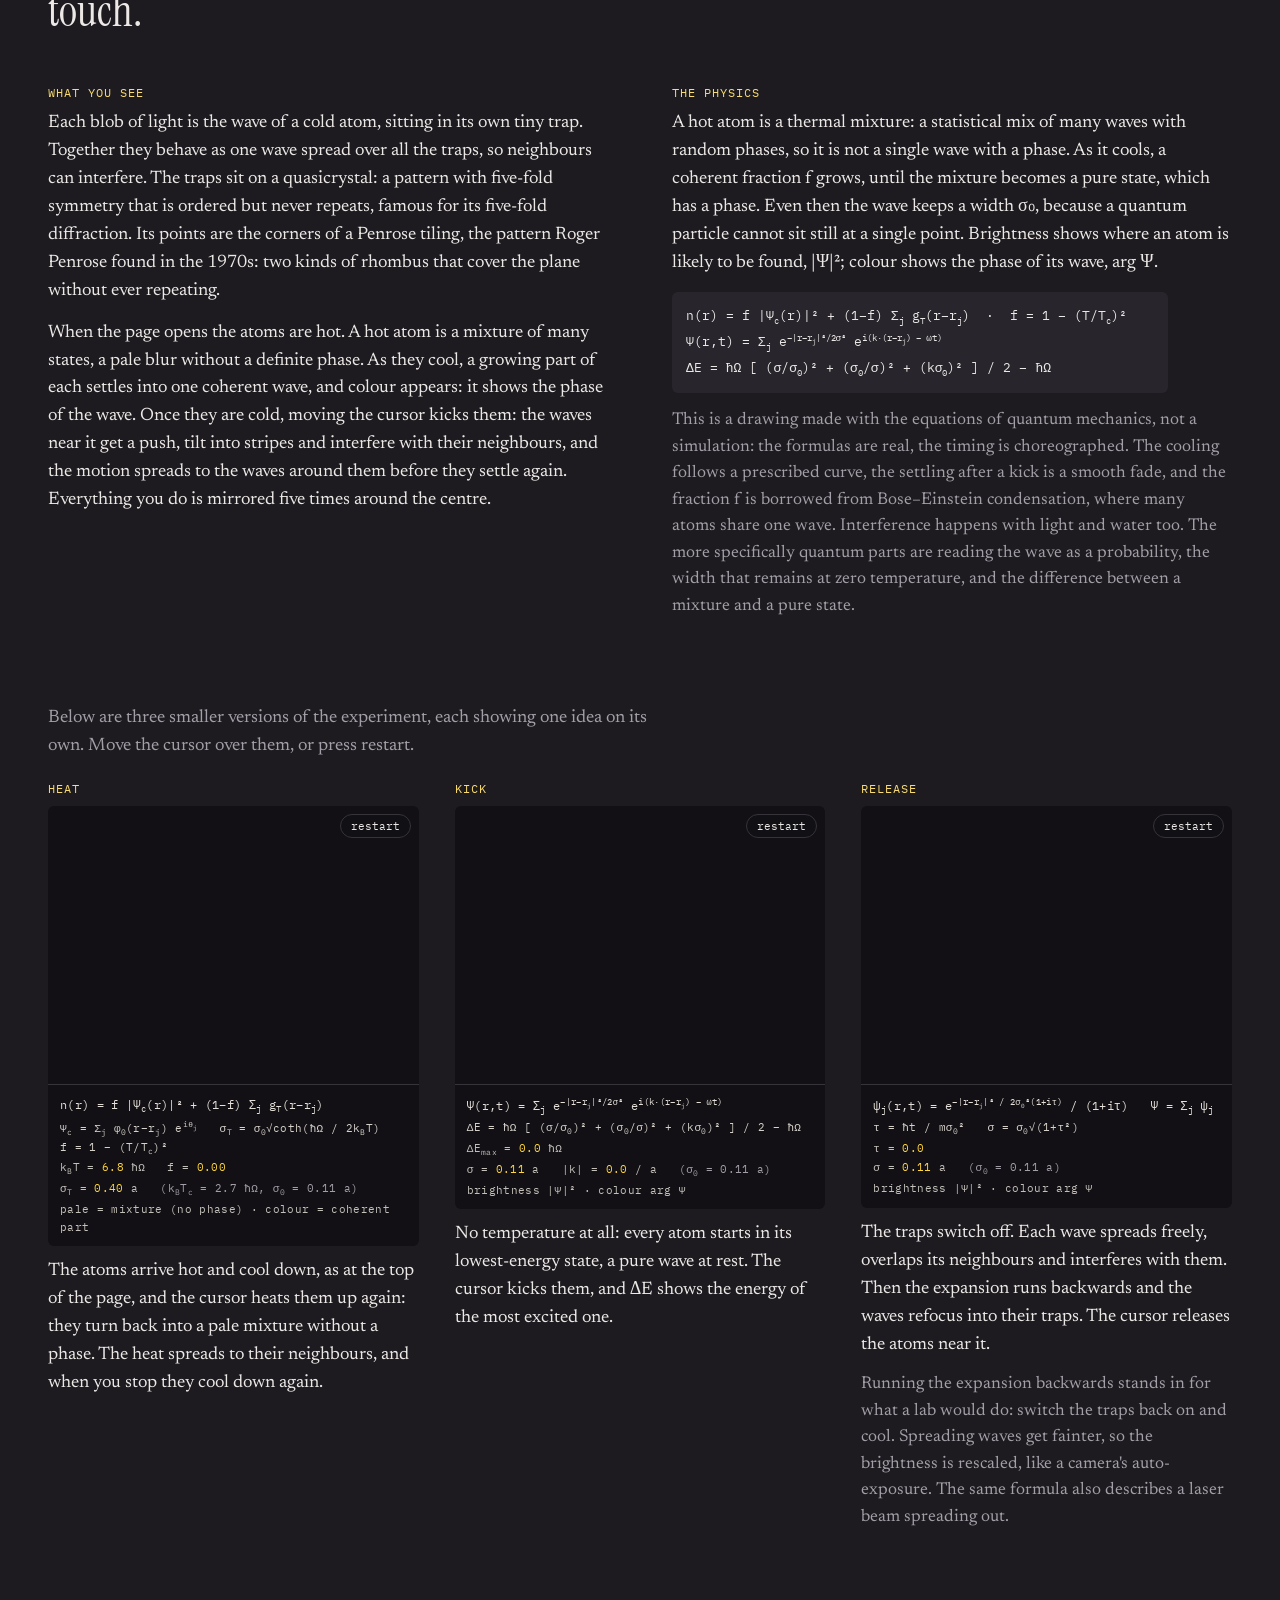
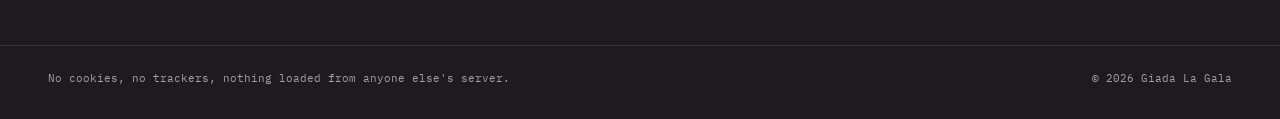
==== commit 778e81db: "Version-stamped CSS/JS, phone note (from giadalagala-site 67dc862) Co-Authored-By: Claude Opus 5.5 <" ====
--- a/index.html
+++ b/index.html
@@ -57,8 +57,8 @@
   </script>
   <link rel="icon" href="assets/favicon.svg" type="image/svg+xml">
   <link rel="preload" href="assets/fonts/instrument-serif-latin-400-normal.woff2" as="font" type="font/woff2" crossorigin>
-  <link rel="stylesheet" href="style.css">
-  <script defer src="main.js"></script>
+  <link rel="stylesheet" href="style.css?v=0f39b61f">
+  <script defer src="main.js?v=049666bb"></script>
 </head>
 <body>
 <!-- GENERATED from content.md by tools/build.py. Edit content.md (text) or tools/template.html (layout), not this file. -->
@@ -354,6 +354,7 @@
 <section class="about-q" id="about-front-page">
   <h2>About the front page</h2>
   <p class="about-lead">The top of this page is a small drawing of quantum waves you can touch.</p>
+  <p class="about-phone">For the full explanation and interactions, visit this website in a browser on a computer.</p>
   <div class="about-cols">
     <div>
       <h3>What you see</h3>
--- a/style.css
+++ b/style.css
@@ -406,7 +406,8 @@
   border: 1px solid var(--rule); border-radius: 99px; padding: 4px 10px; cursor: pointer; }
 .q-again:hover, .q-again:focus-visible { border-color: #ffd63c; }
 .on-touch { display: none; }
-@media (hover: none), (pointer: coarse) { .on-fine { display: none; } .on-touch { display: inline; } }
+.about-phone { display: none; color: var(--muted); max-width: 40ch; margin: -12px 0 clamp(28px, 4vw, 48px); }
+@media (hover: none), (pointer: coarse) { .on-fine { display: none; } .on-touch { display: inline; } .about-phone { display: block; } }
 .foot { display: flex; flex-wrap: wrap; justify-content: space-between; gap: 8px; padding: 24px var(--gutter) 32px; border-top: 1px solid var(--rule); font: 11px/1.5 var(--mono); color: var(--muted); }
 
 /* ---------- lightbox ---------- */
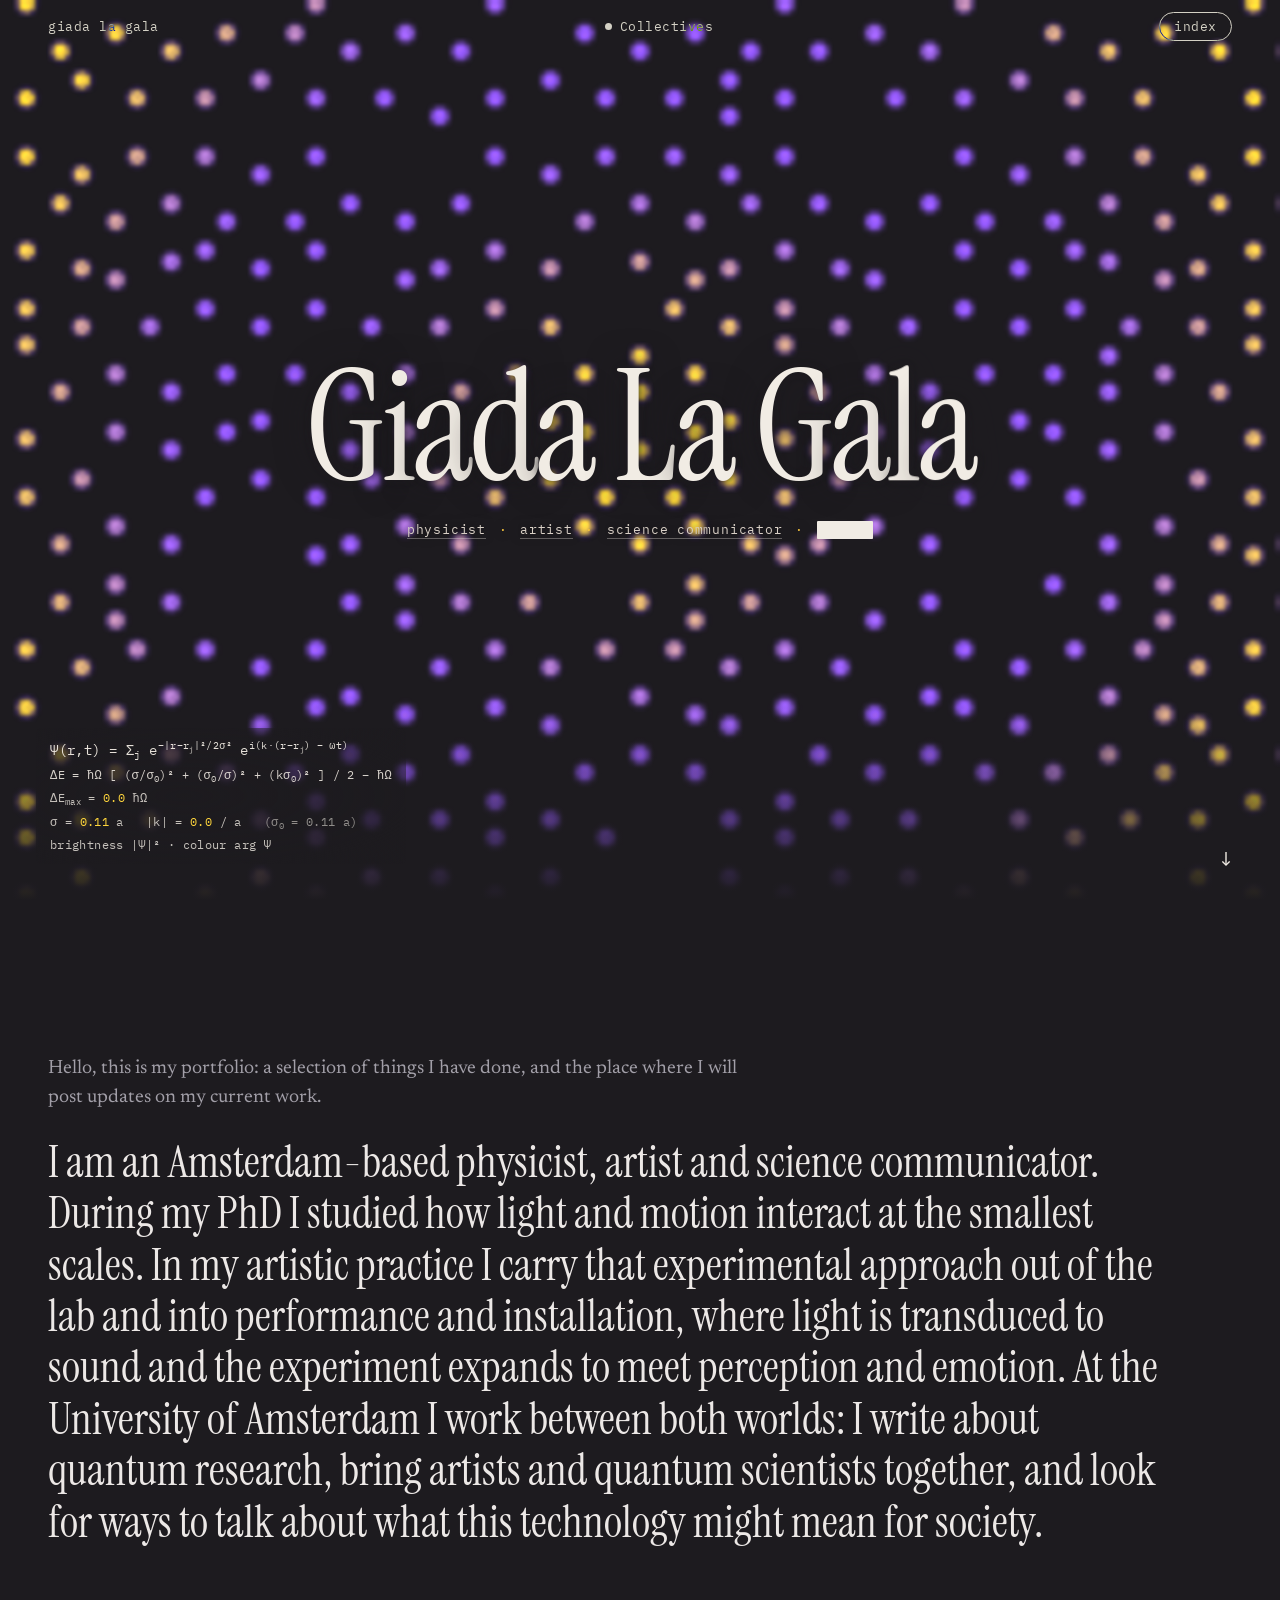
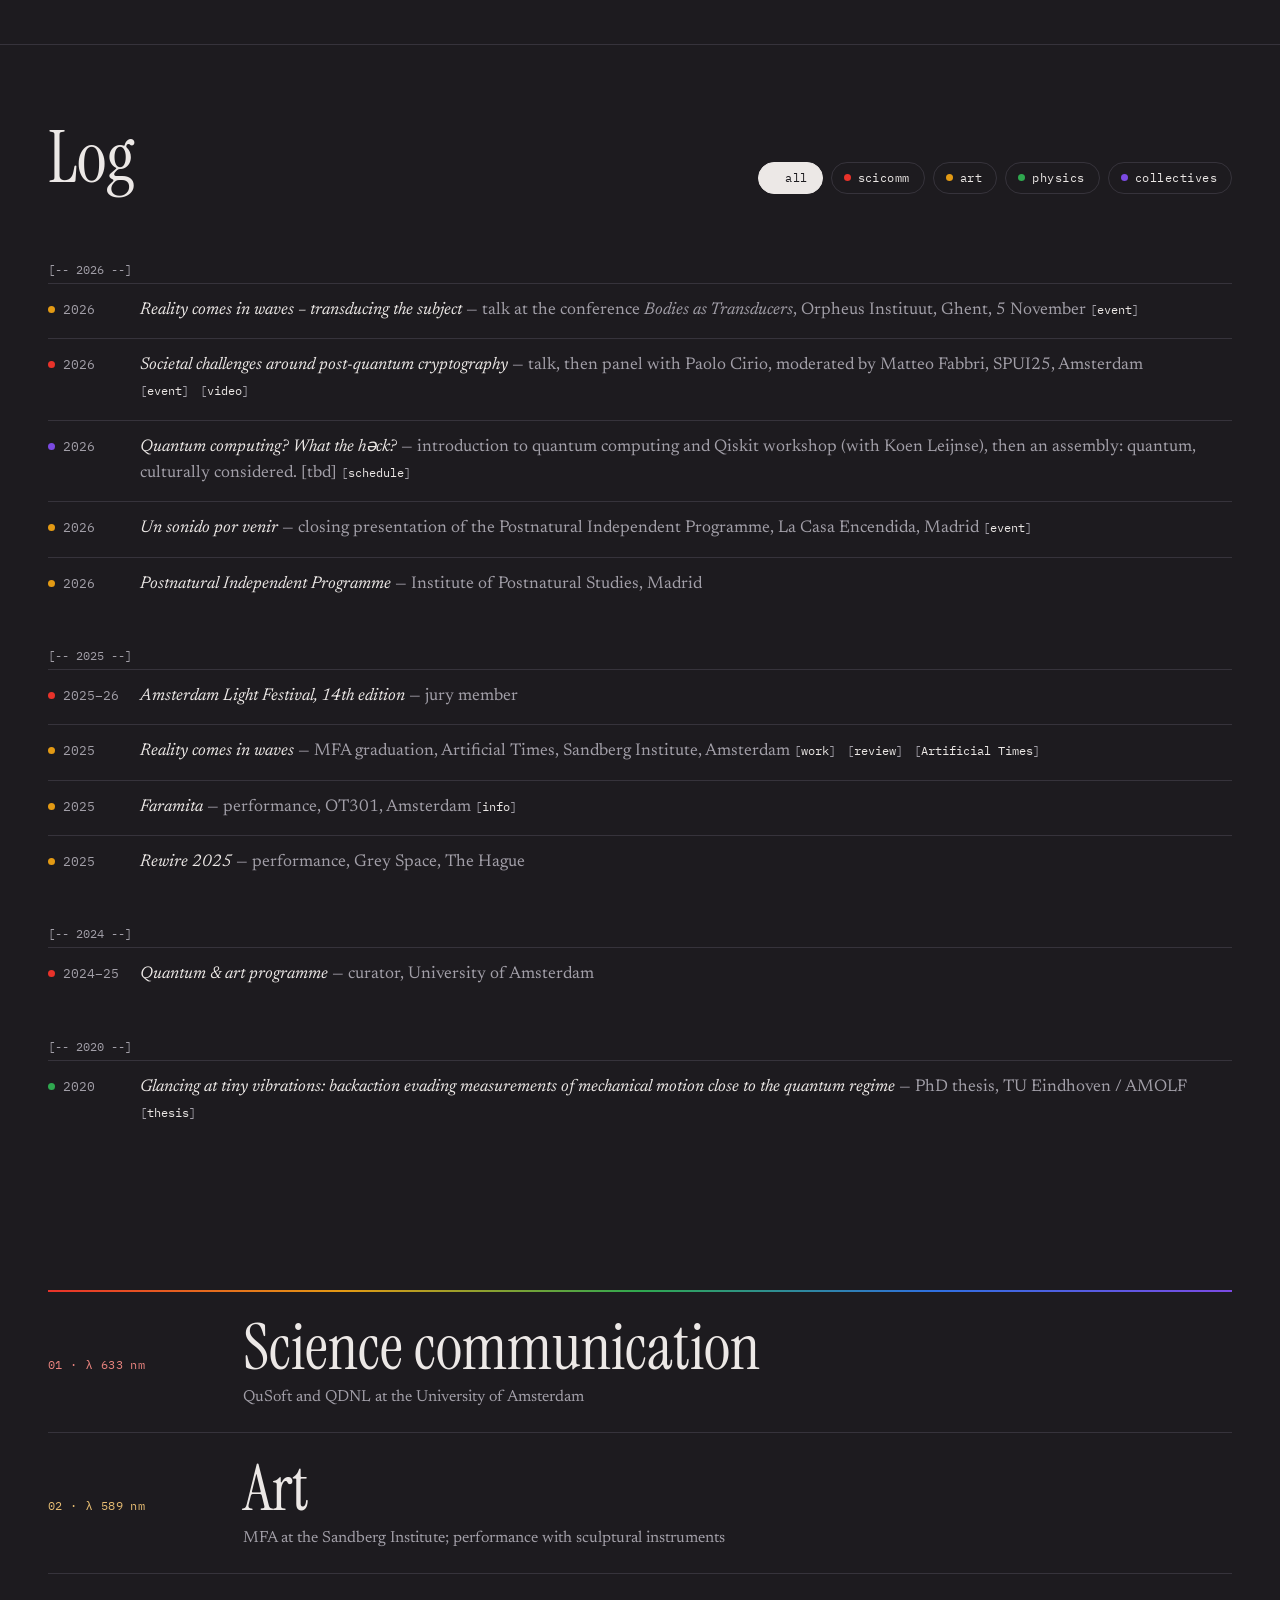
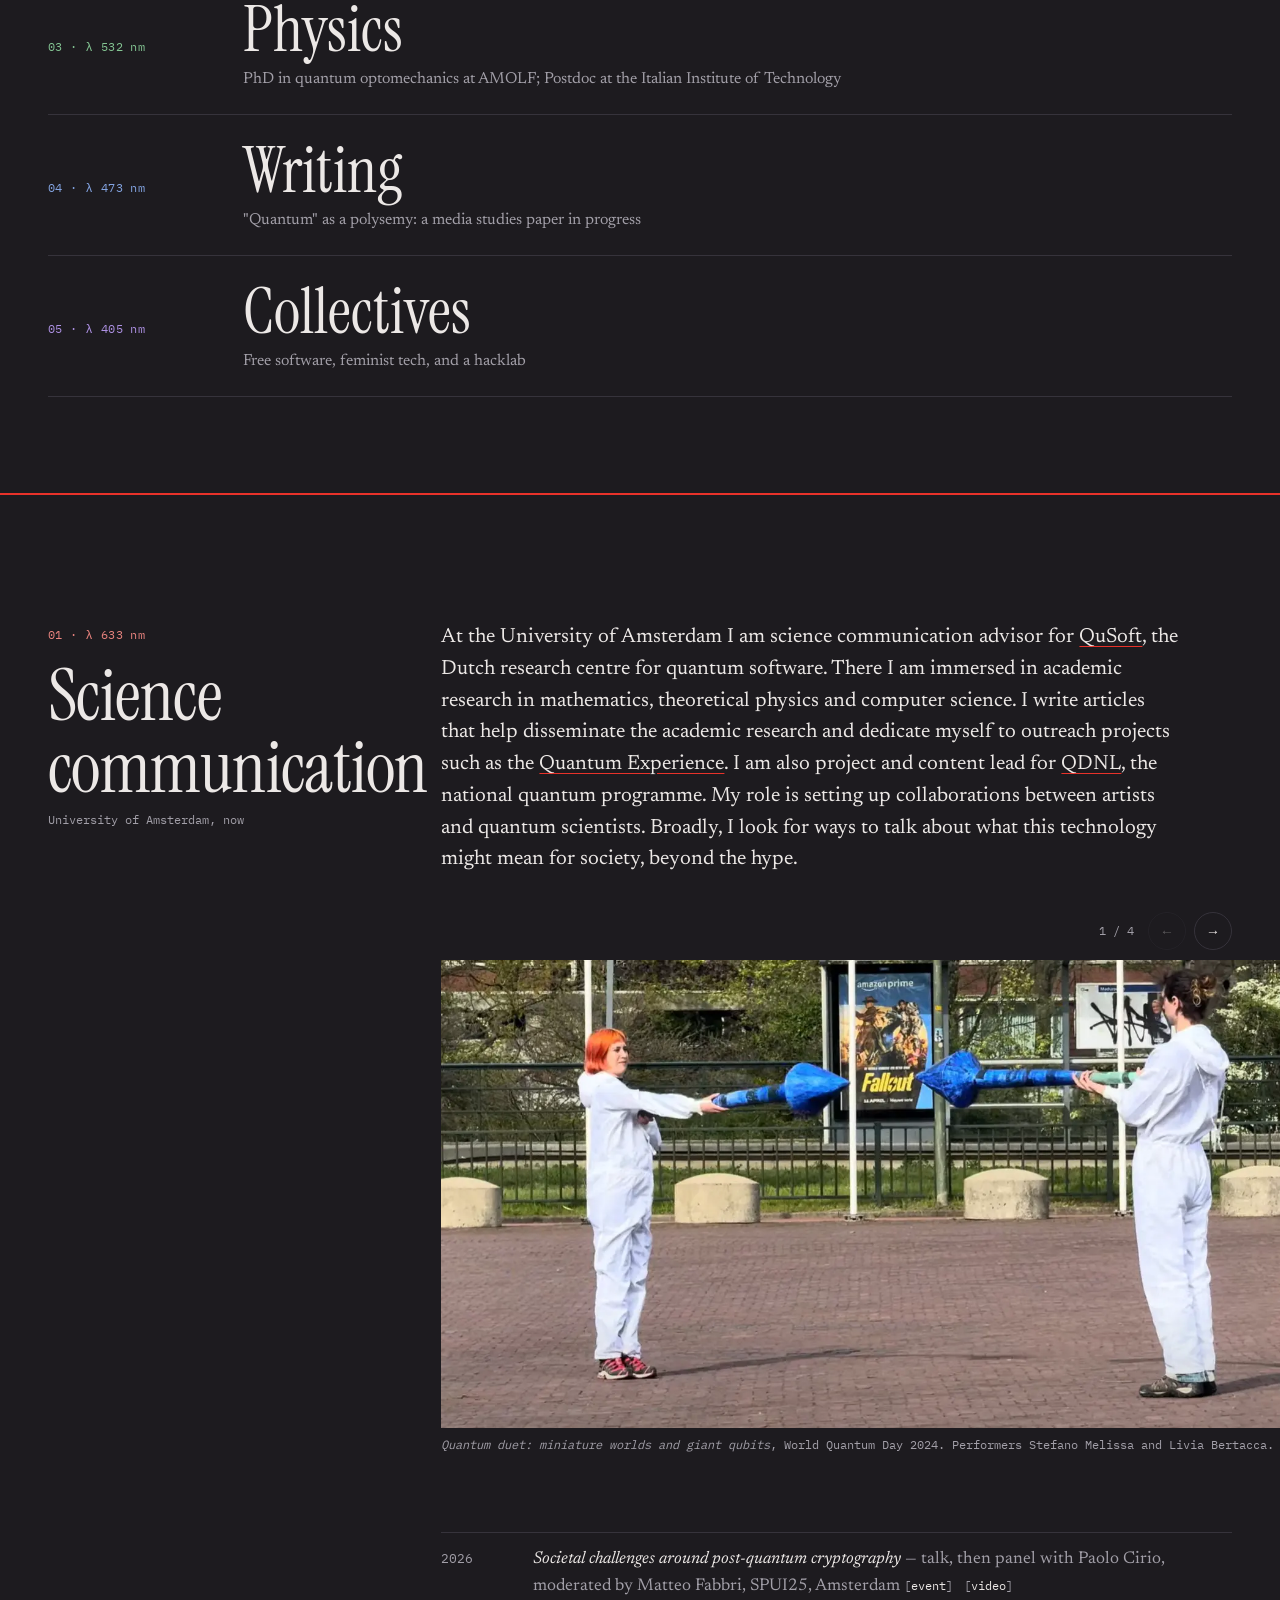
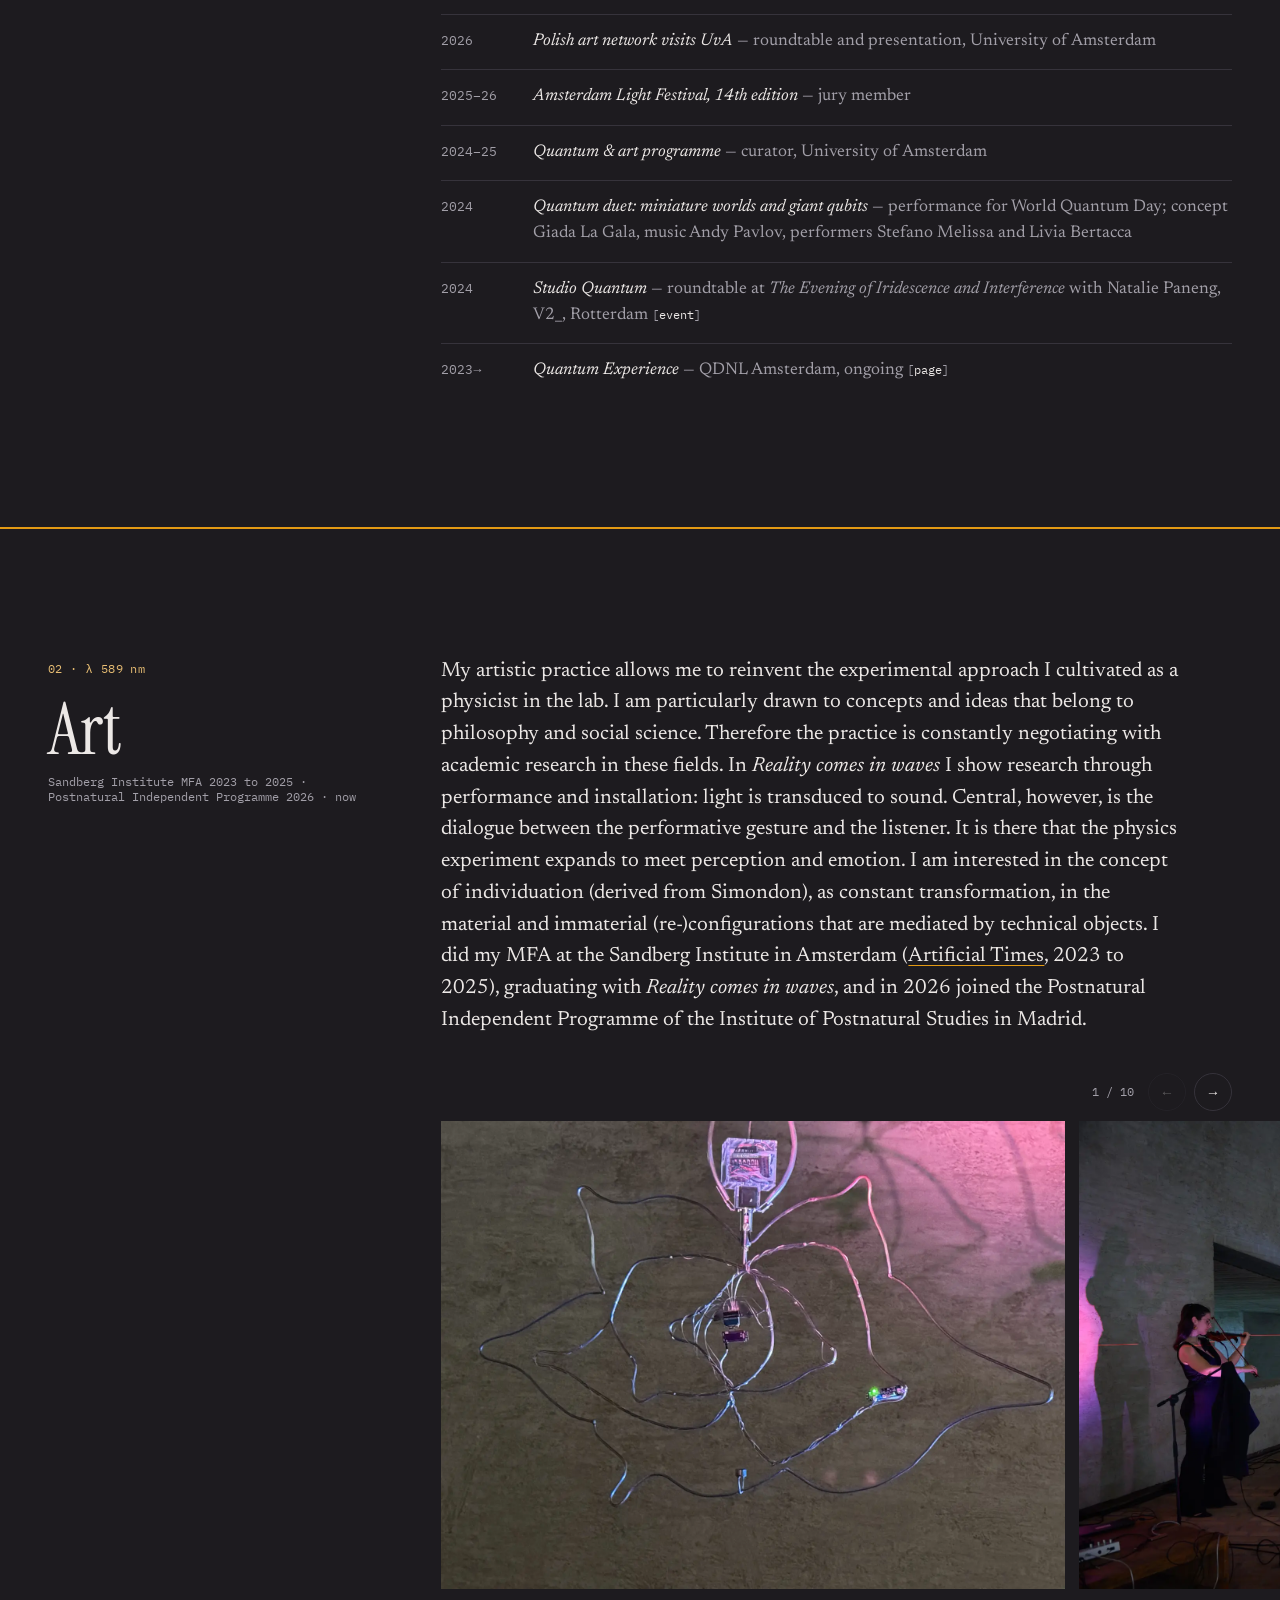
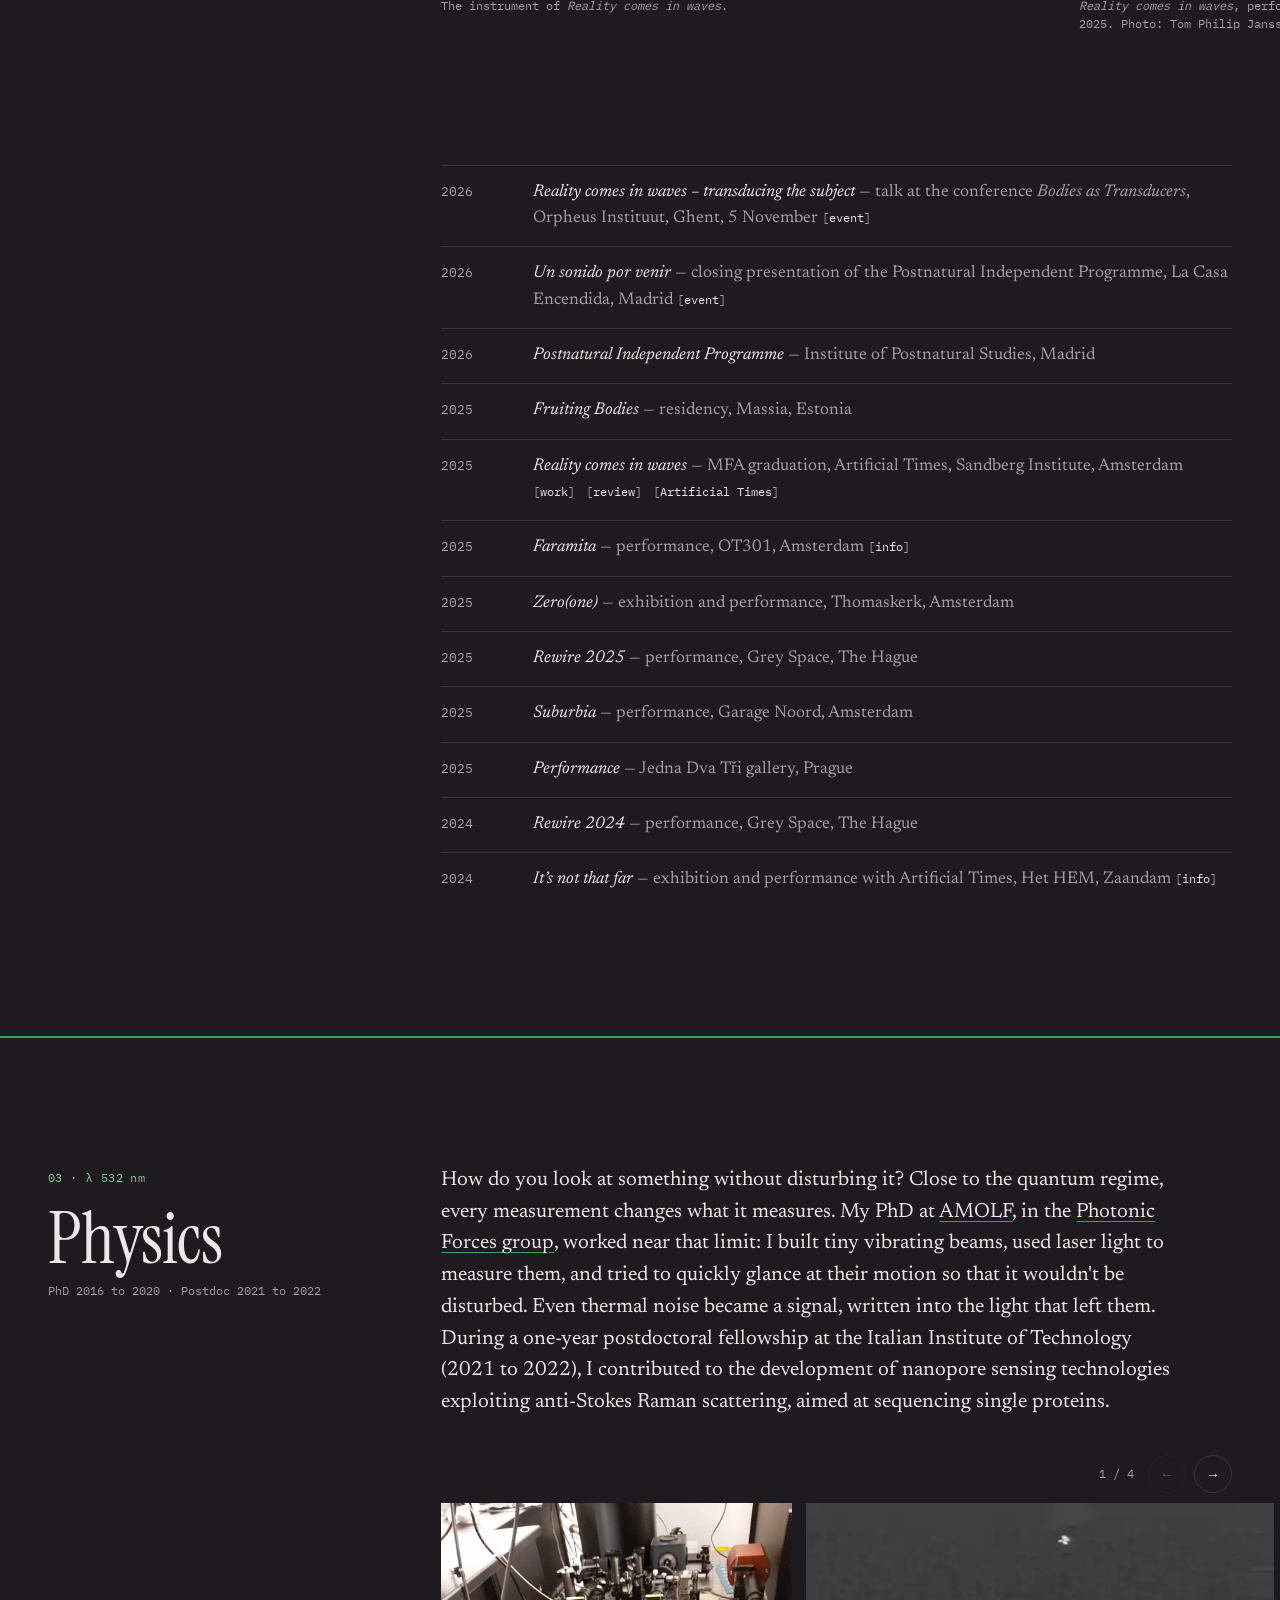
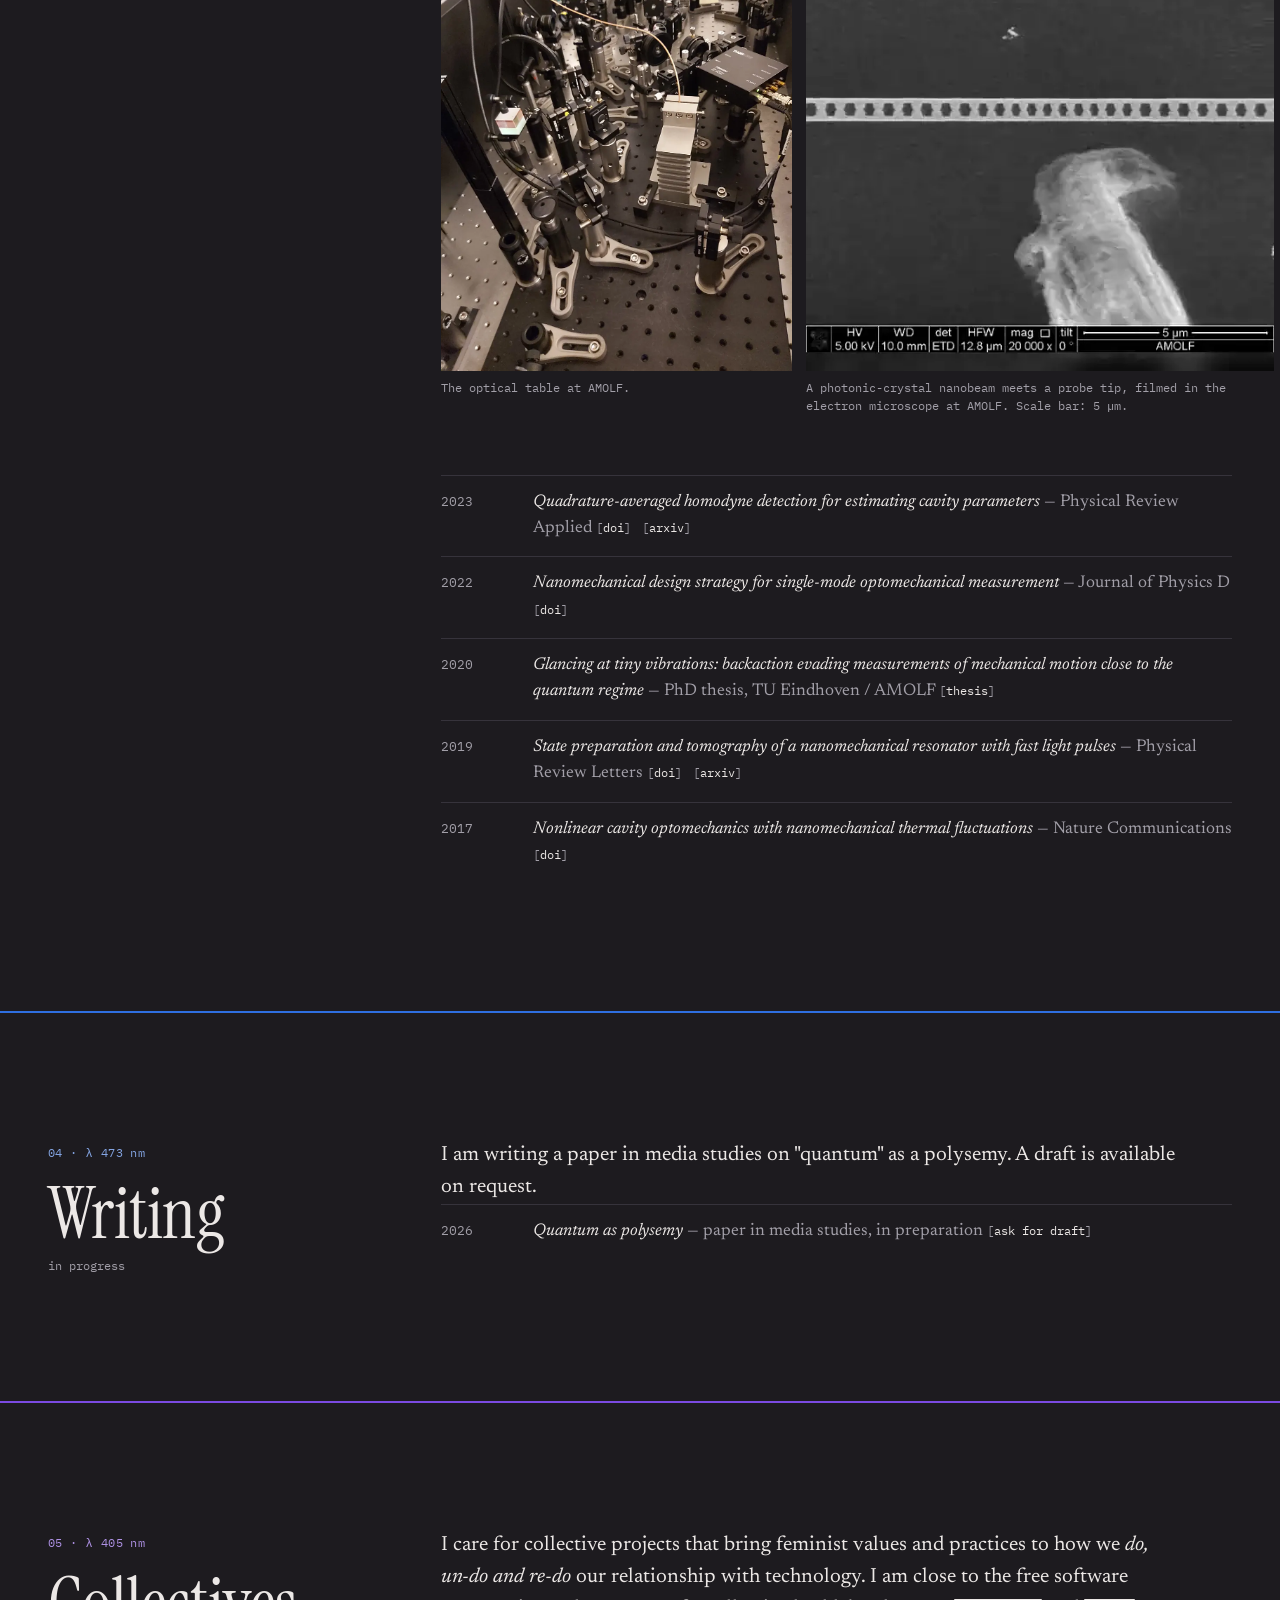
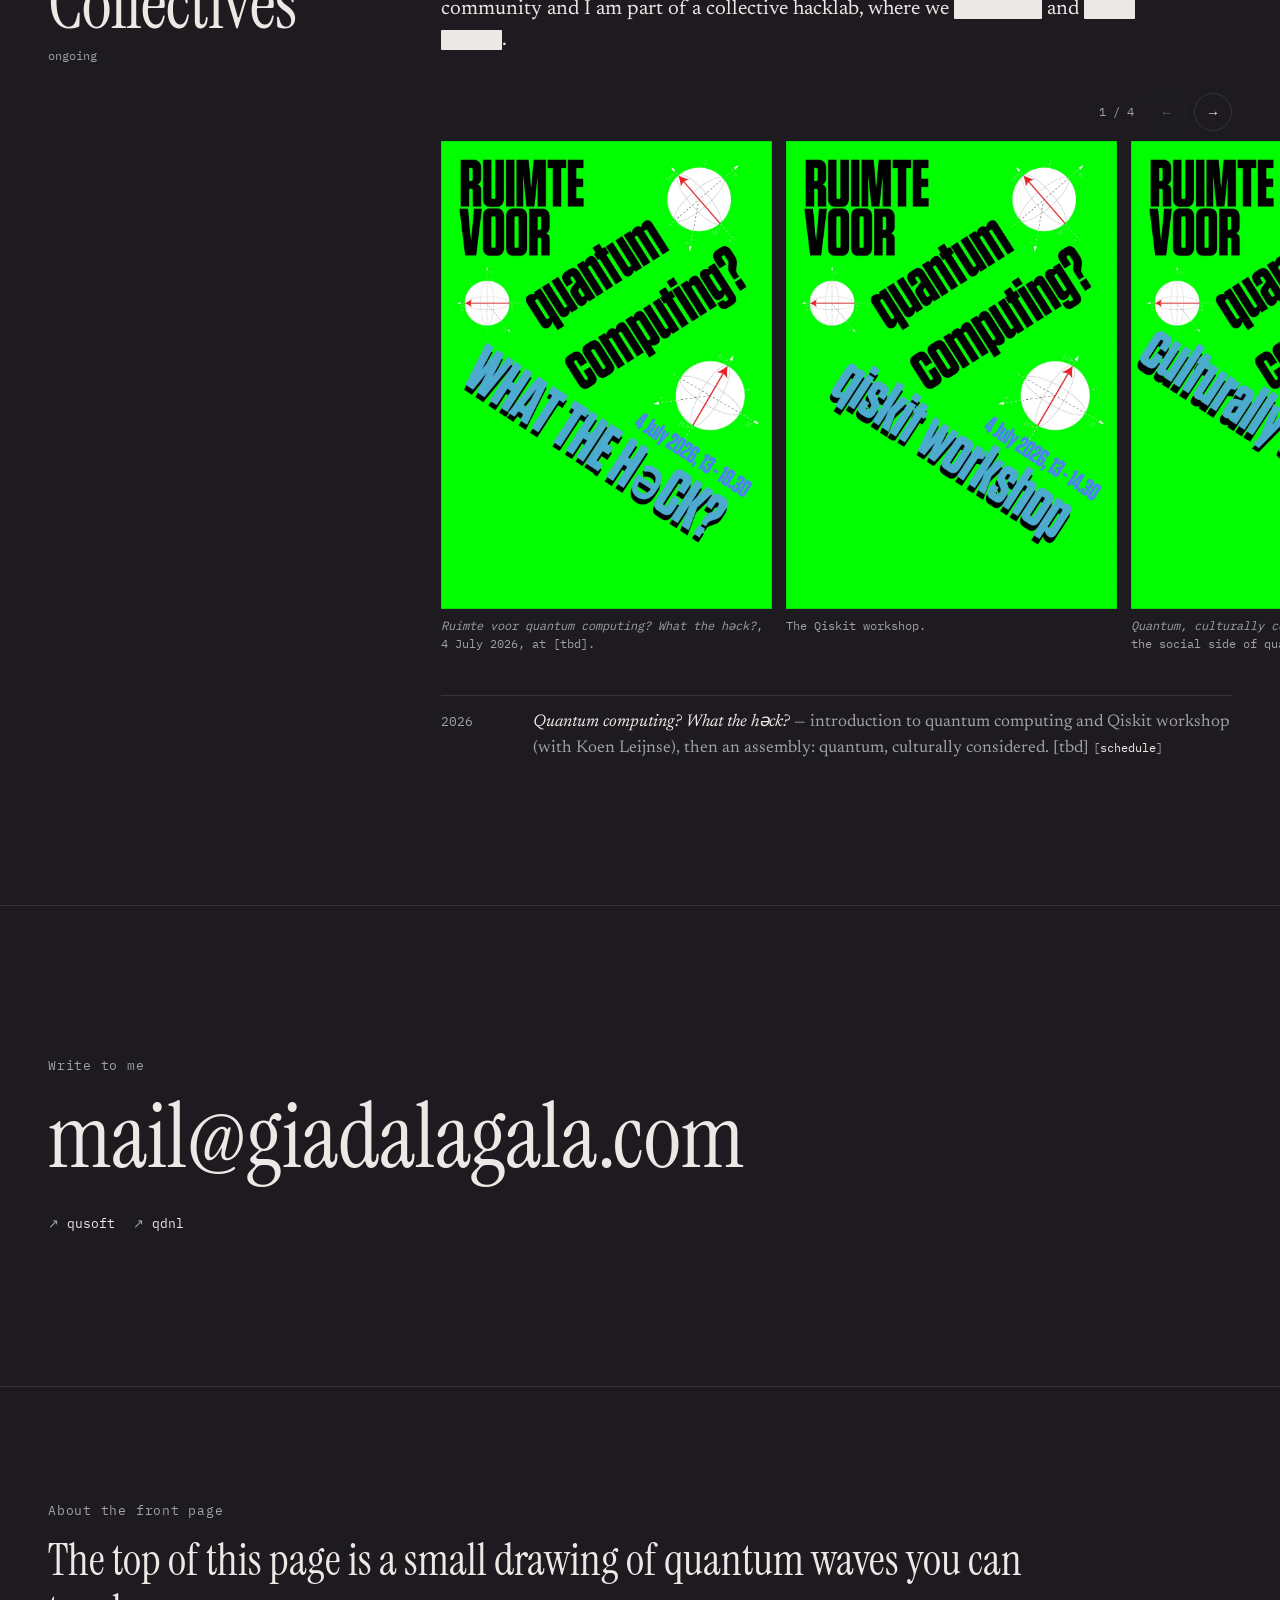
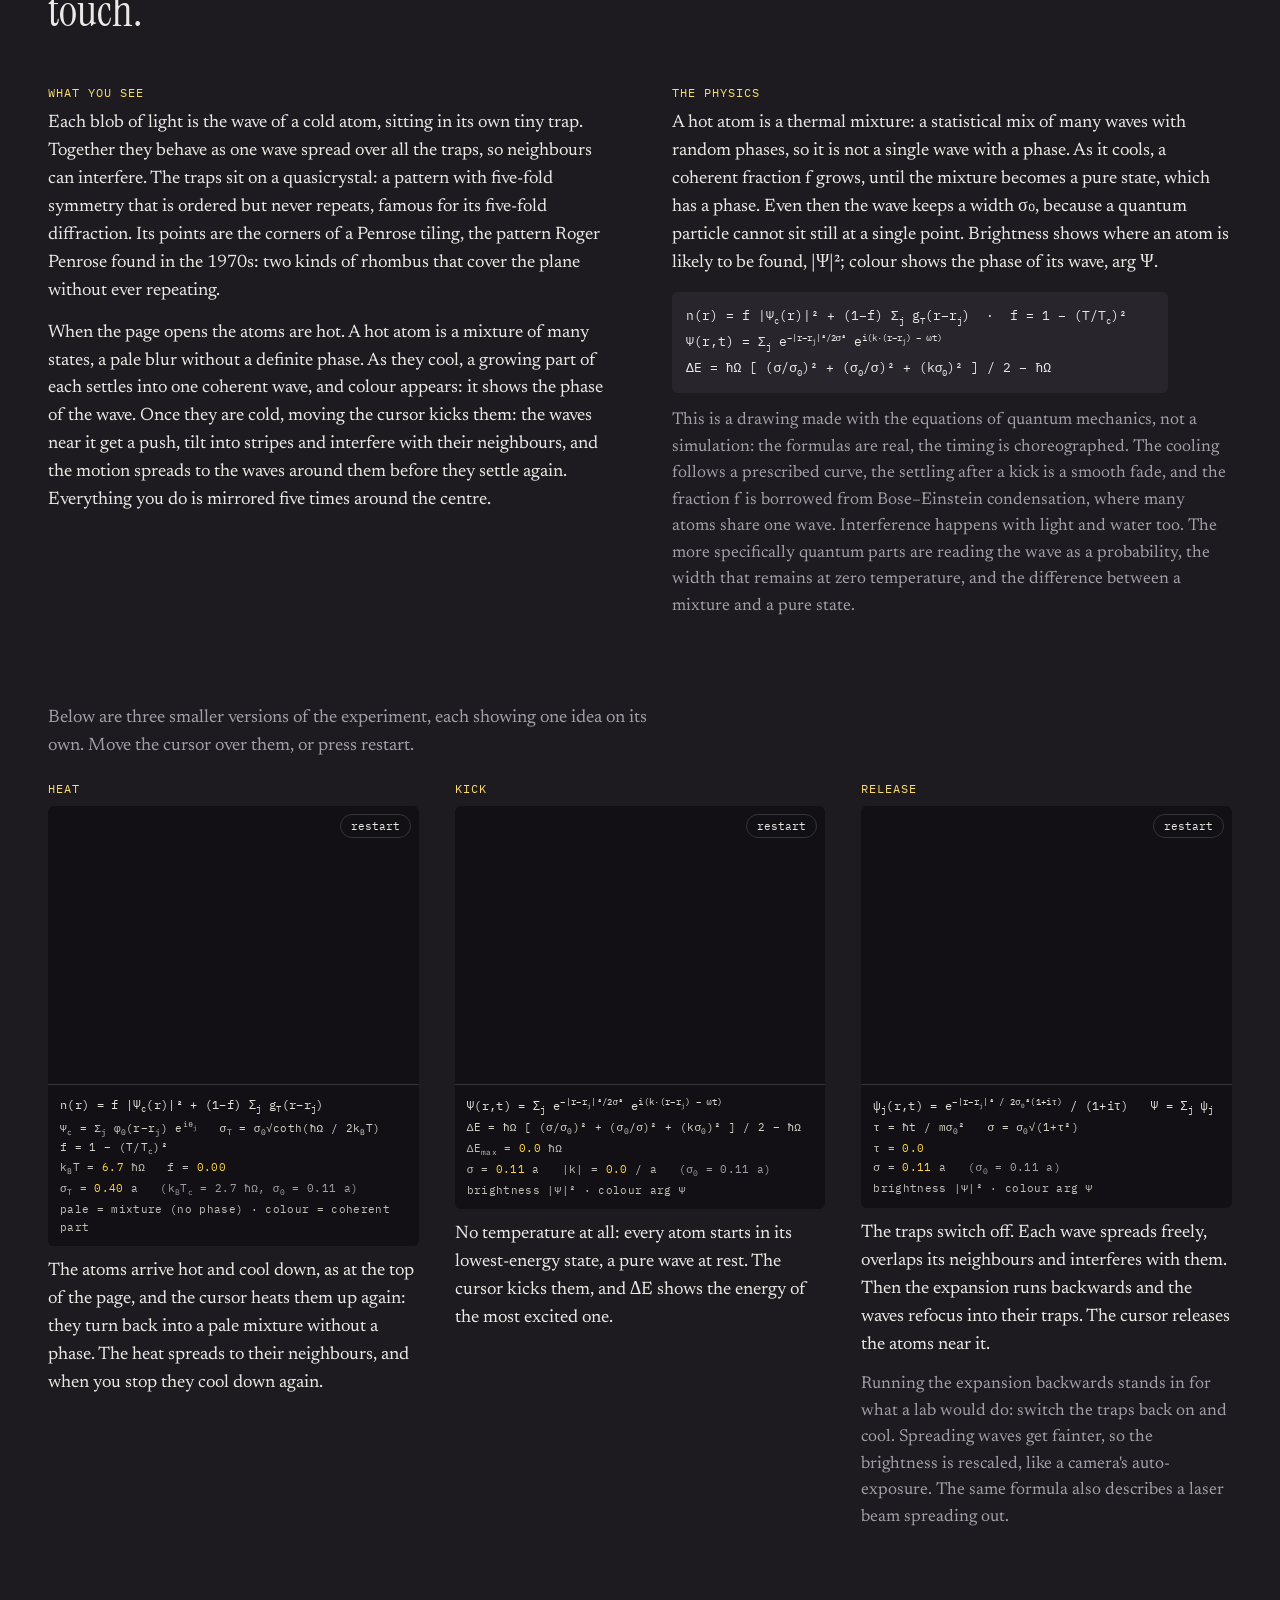
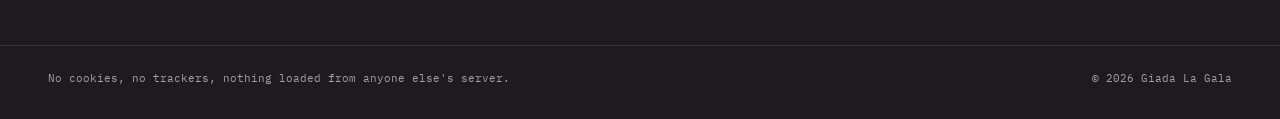
==== commit 07813d47: "Reduced-motion note; boxes hidden for reduced motion (from giadalagala-site eafbdcc) Co-Authored-By:" ====
--- a/index.html
+++ b/index.html
@@ -57,7 +57,7 @@
   </script>
   <link rel="icon" href="assets/favicon.svg" type="image/svg+xml">
   <link rel="preload" href="assets/fonts/instrument-serif-latin-400-normal.woff2" as="font" type="font/woff2" crossorigin>
-  <link rel="stylesheet" href="style.css?v=0f39b61f">
+  <link rel="stylesheet" href="style.css?v=4b1c3d27">
   <script defer src="main.js?v=049666bb"></script>
 </head>
 <body>
@@ -355,6 +355,7 @@
   <h2>About the front page</h2>
   <p class="about-lead">The top of this page is a small drawing of quantum waves you can touch.</p>
   <p class="about-phone">For the full explanation and interactions, visit this website in a browser on a computer.</p>
+  <p class="about-still">Your device is set to reduce motion, so the drawing stays still. Turn that setting off to see it move and to touch it. If this doesn&#x27;t help, switch to a browser view on a computer.</p>
   <div class="about-cols">
     <div>
       <h3>What you see</h3>
--- a/style.css
+++ b/style.css
@@ -406,8 +406,10 @@
   border: 1px solid var(--rule); border-radius: 99px; padding: 4px 10px; cursor: pointer; }
 .q-again:hover, .q-again:focus-visible { border-color: #ffd63c; }
 .on-touch { display: none; }
+.about-still { display: none; color: var(--muted); max-width: 40ch; margin: -12px 0 clamp(28px, 4vw, 48px); }
 .about-phone { display: none; color: var(--muted); max-width: 40ch; margin: -12px 0 clamp(28px, 4vw, 48px); }
 @media (hover: none), (pointer: coarse) { .on-fine { display: none; } .on-touch { display: inline; } .about-phone { display: block; } }
+@media (prefers-reduced-motion: reduce) { .about-still { display: block; } .about-phone, .about-try, .q-boxes { display: none; } }
 .foot { display: flex; flex-wrap: wrap; justify-content: space-between; gap: 8px; padding: 24px var(--gutter) 32px; border-top: 1px solid var(--rule); font: 11px/1.5 var(--mono); color: var(--muted); }
 
 /* ---------- lightbox ---------- */
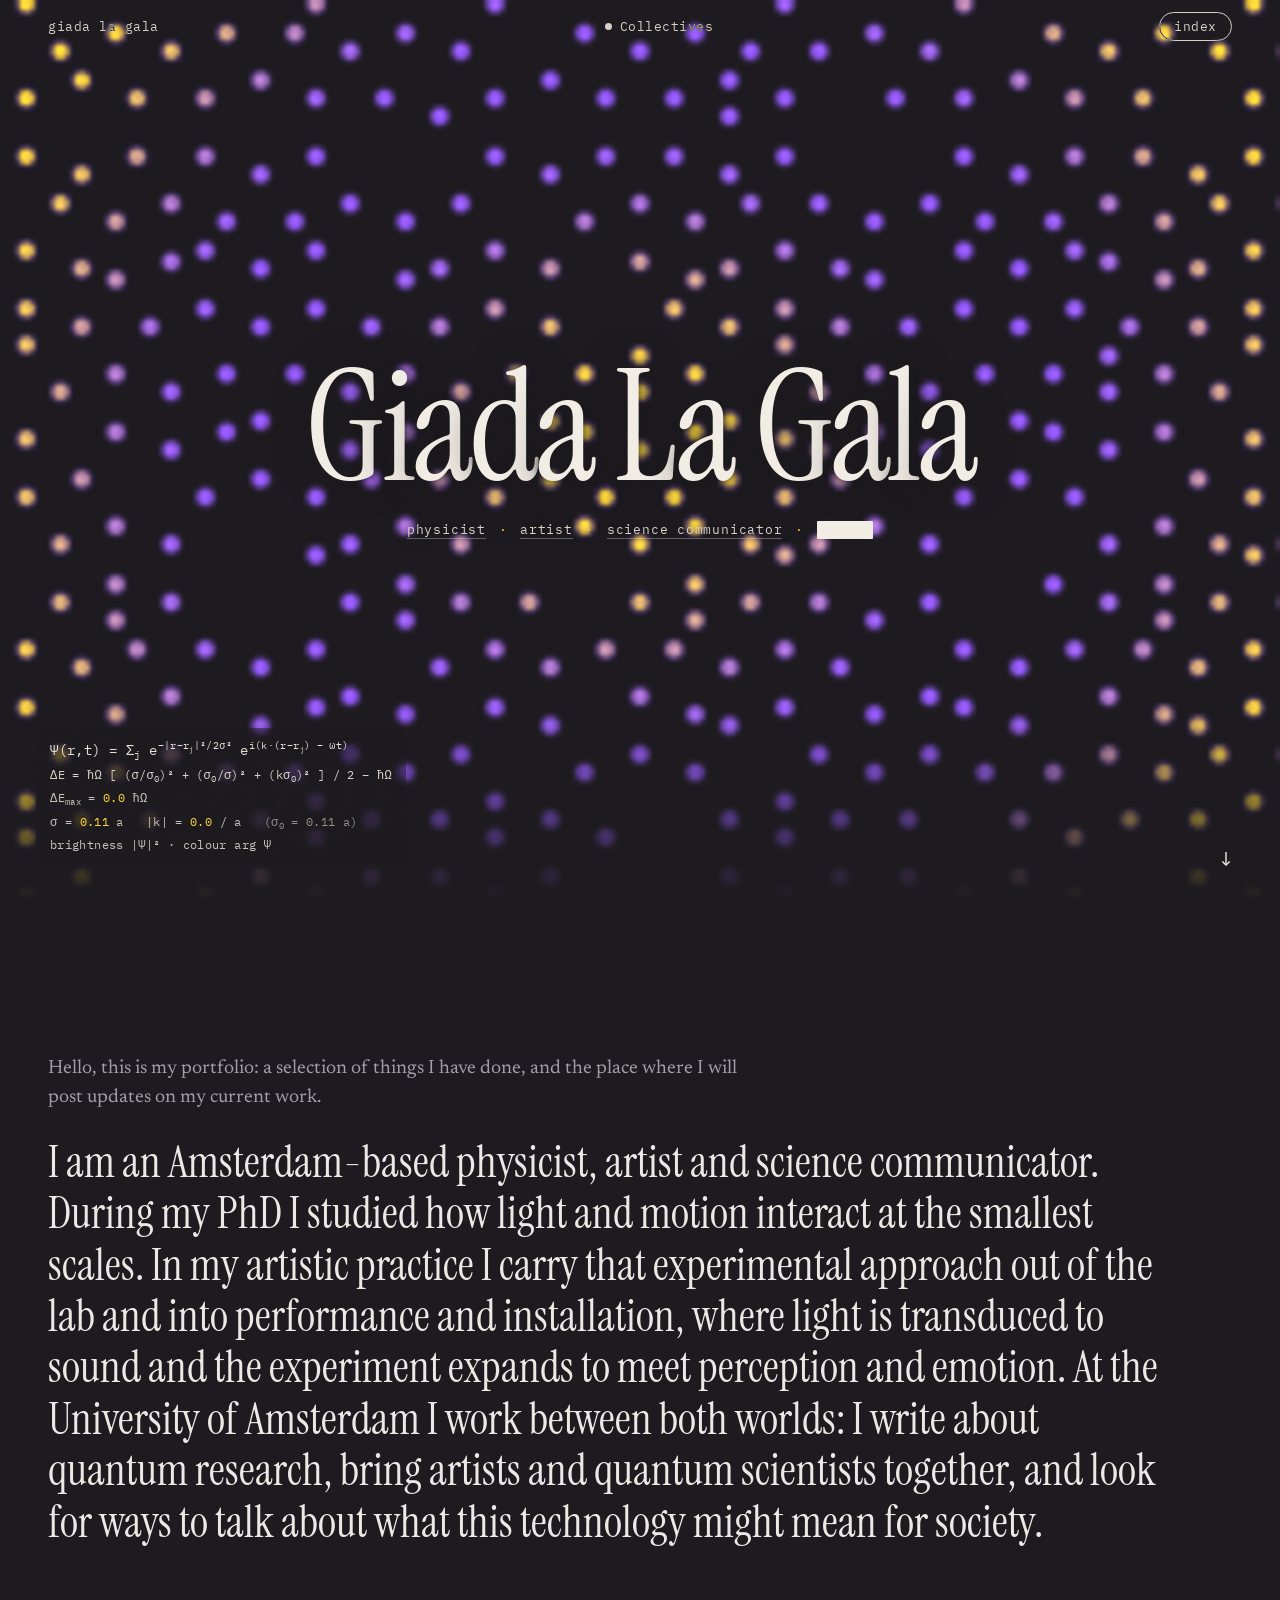
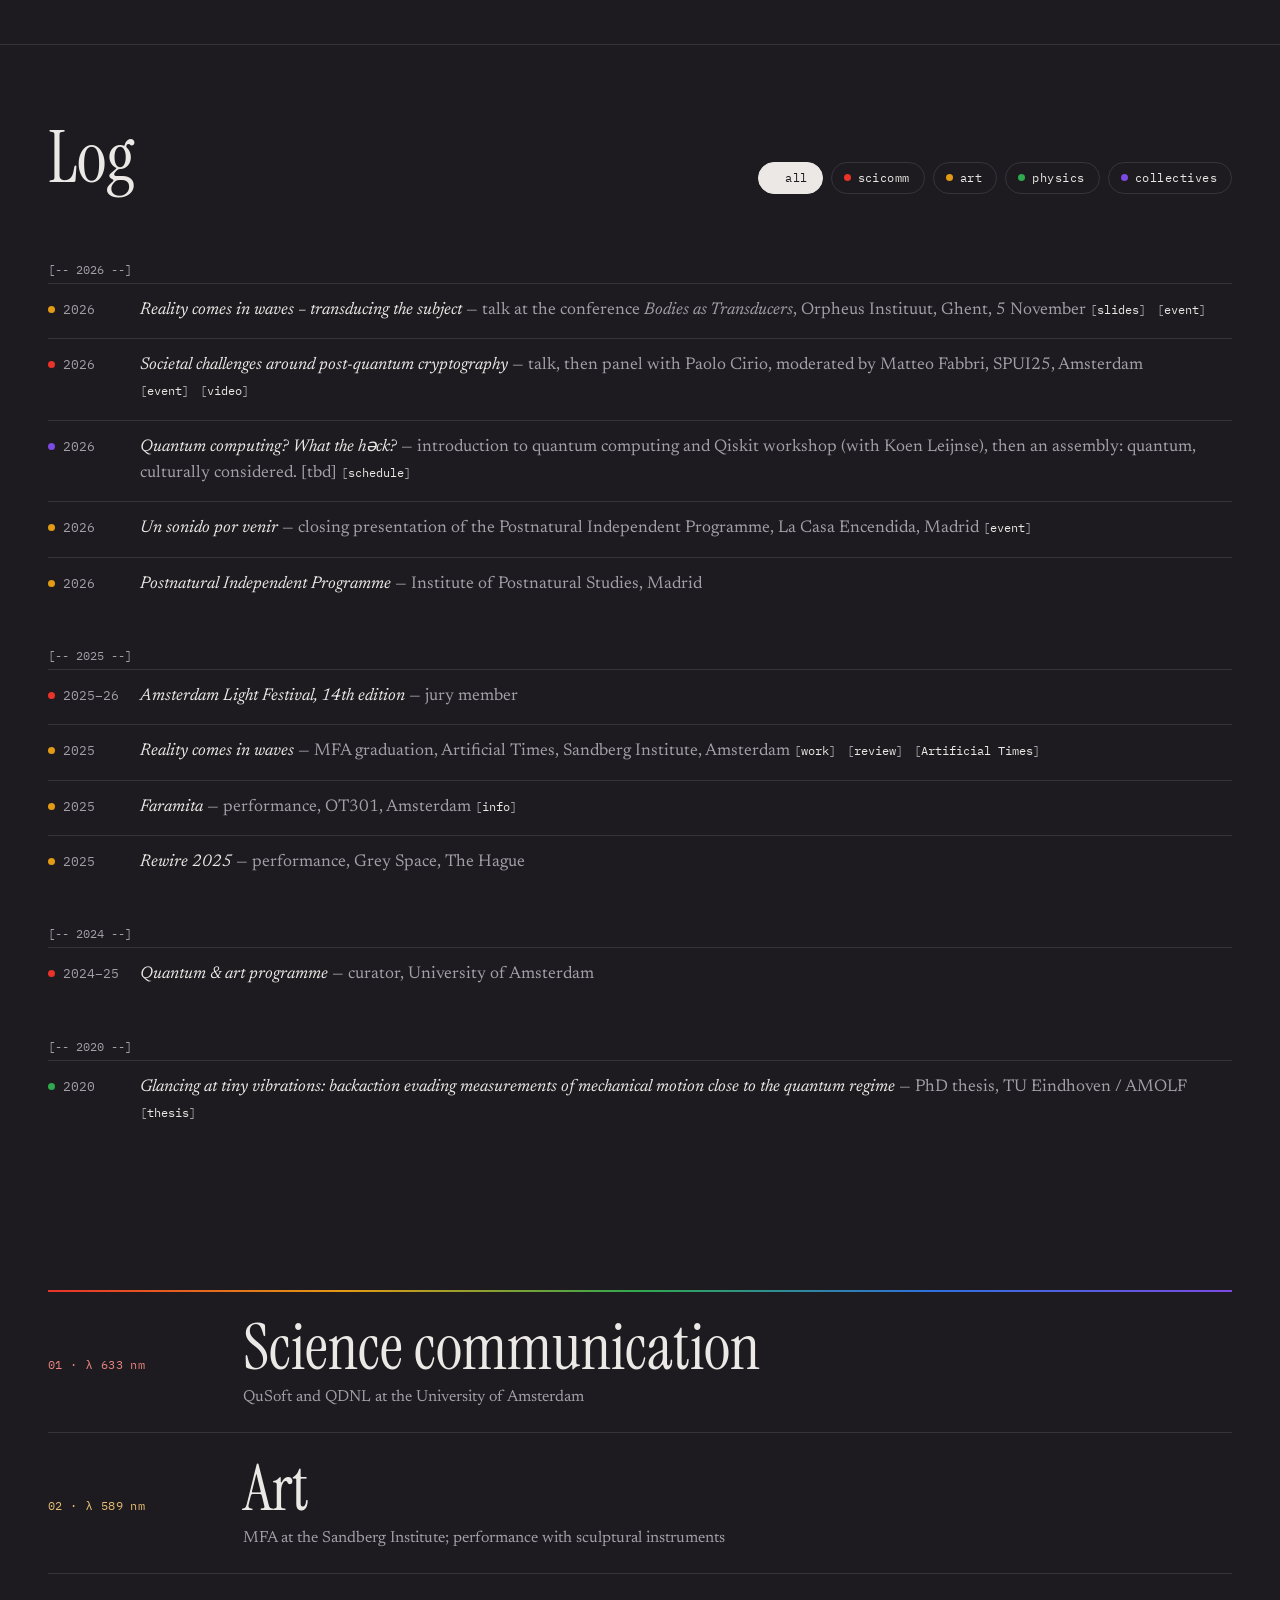
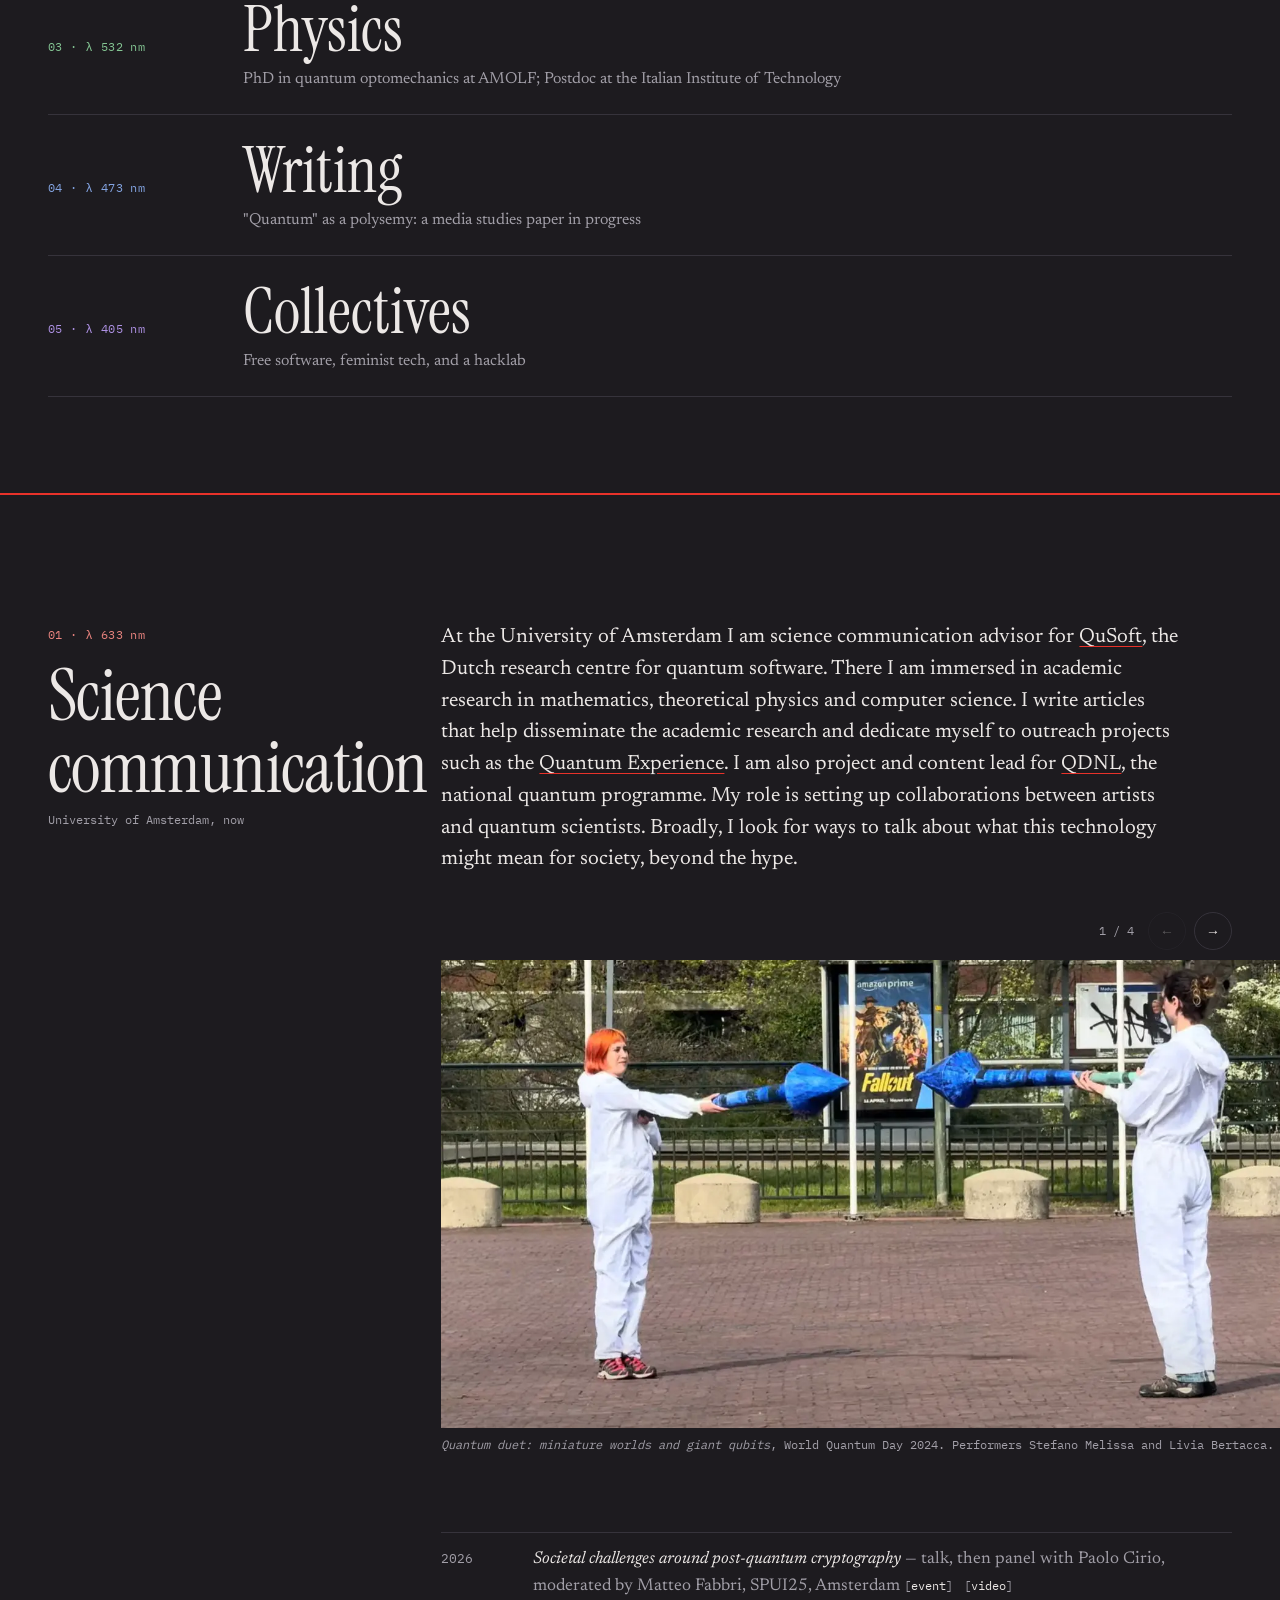
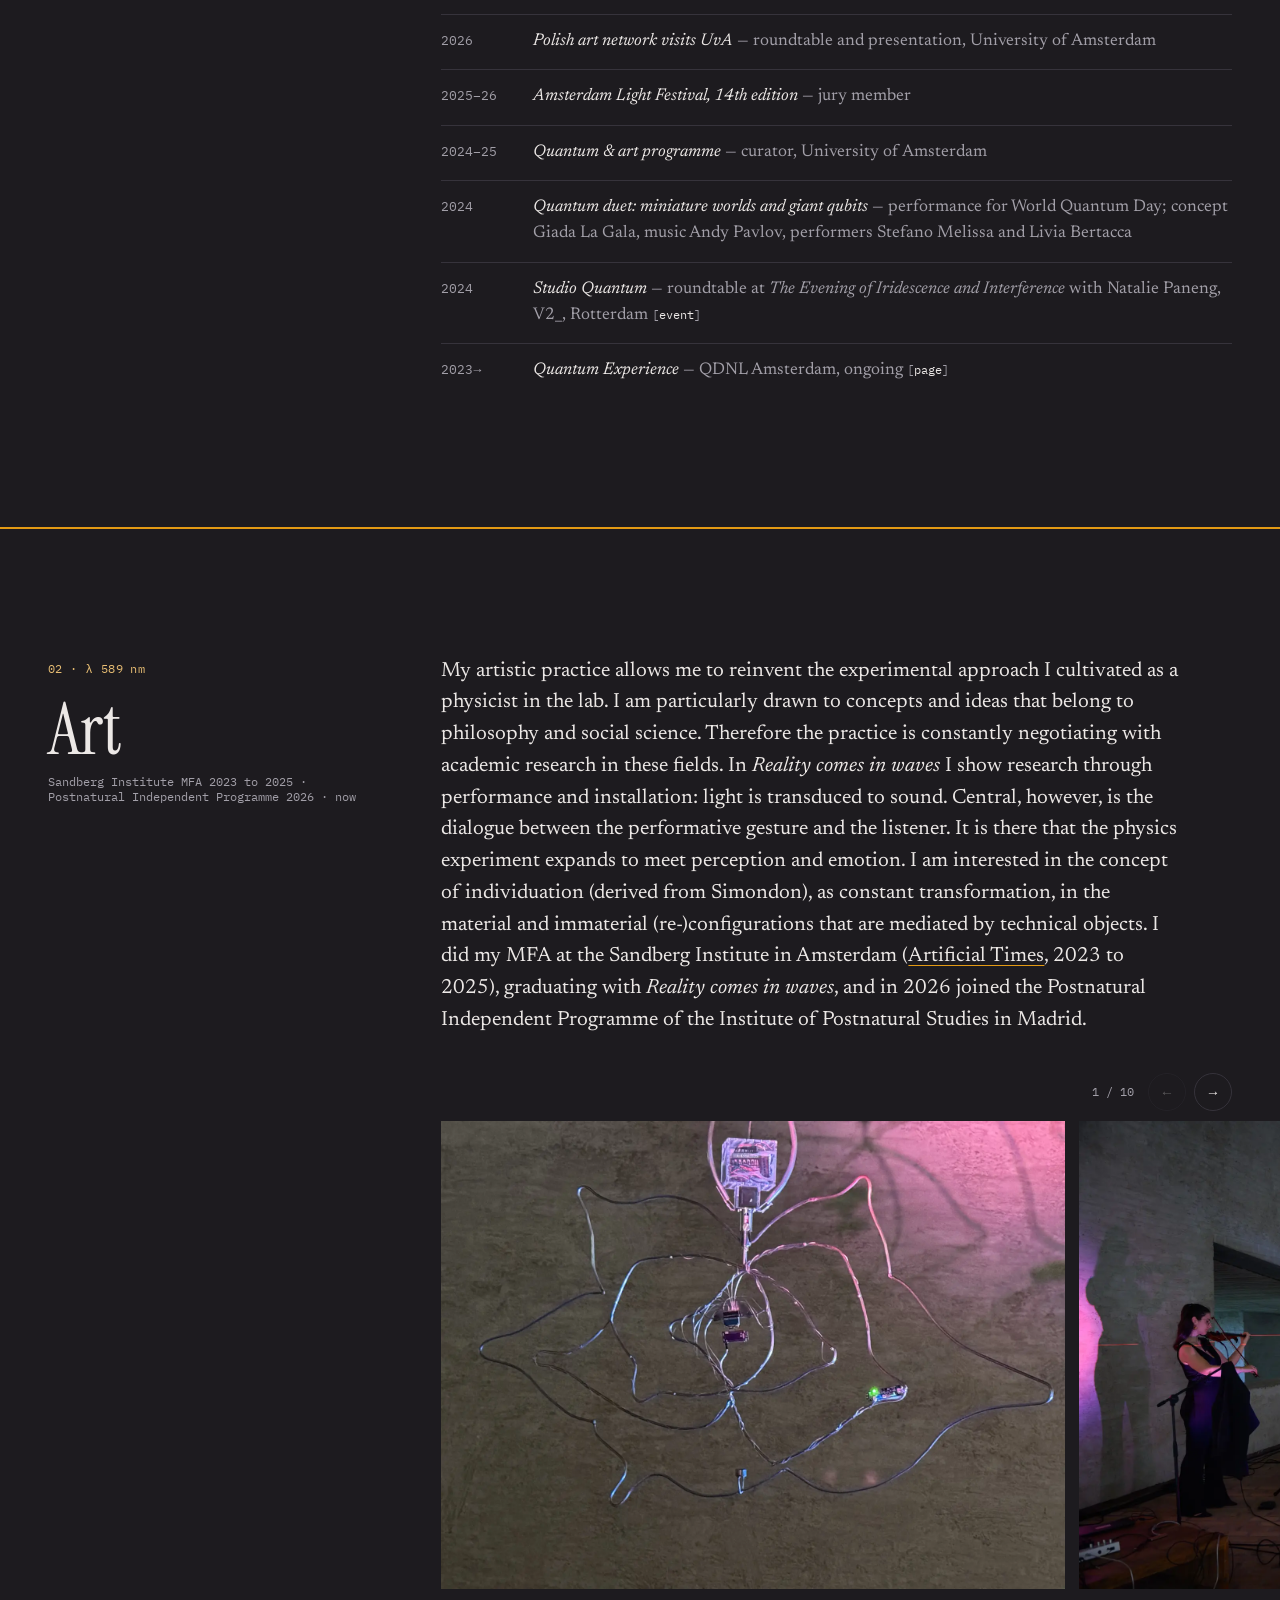
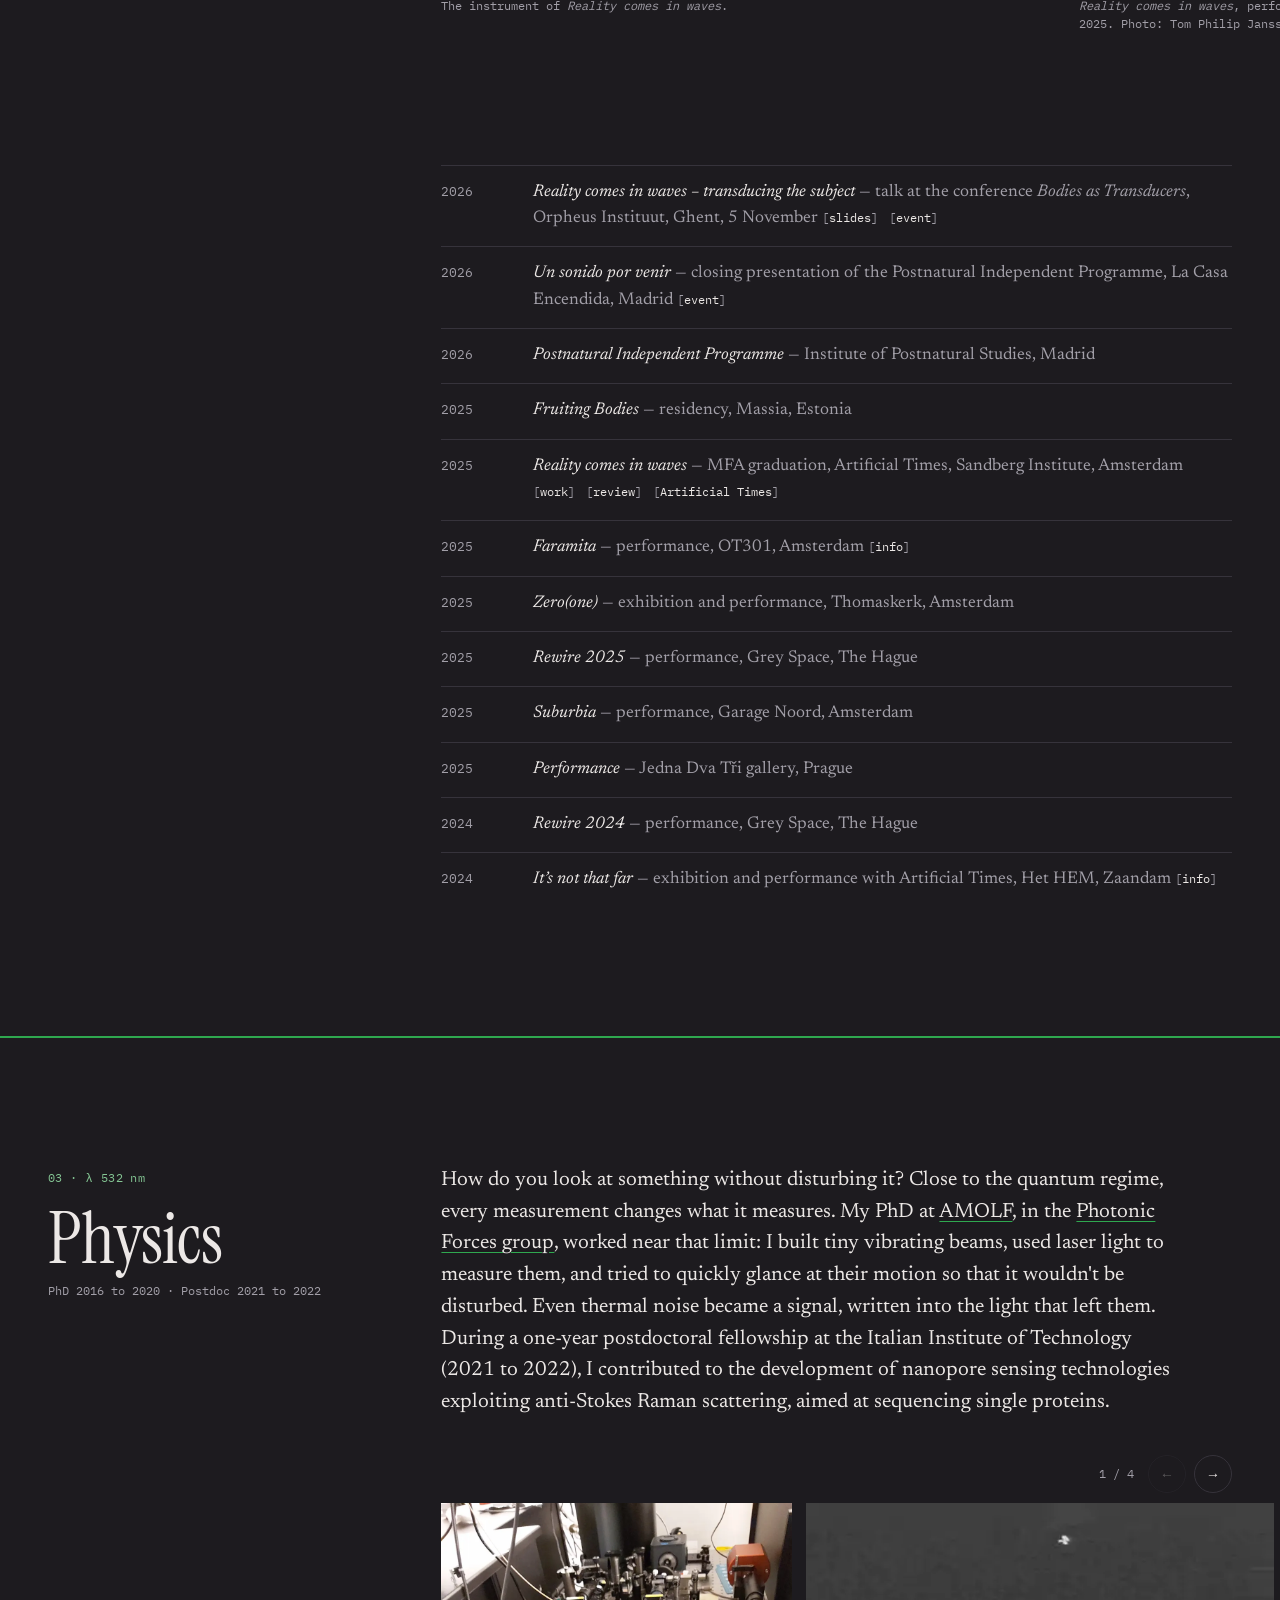
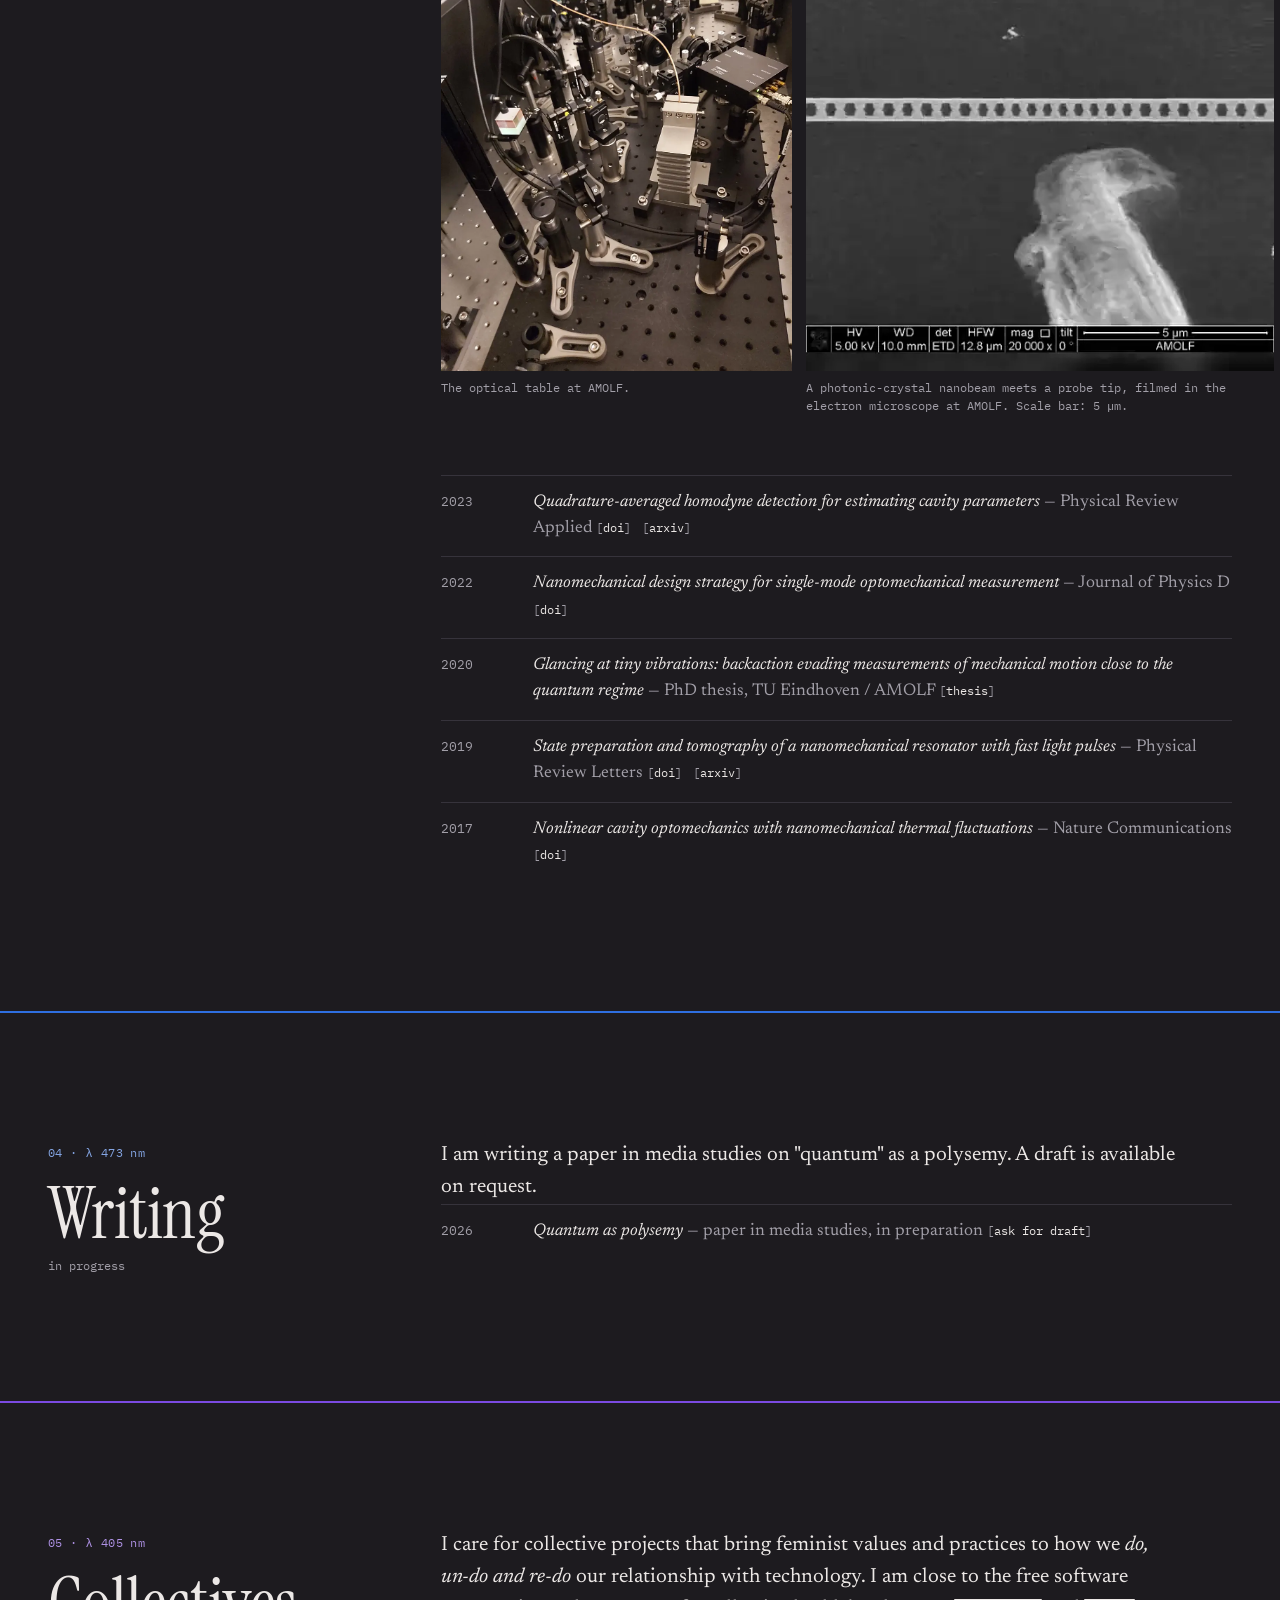
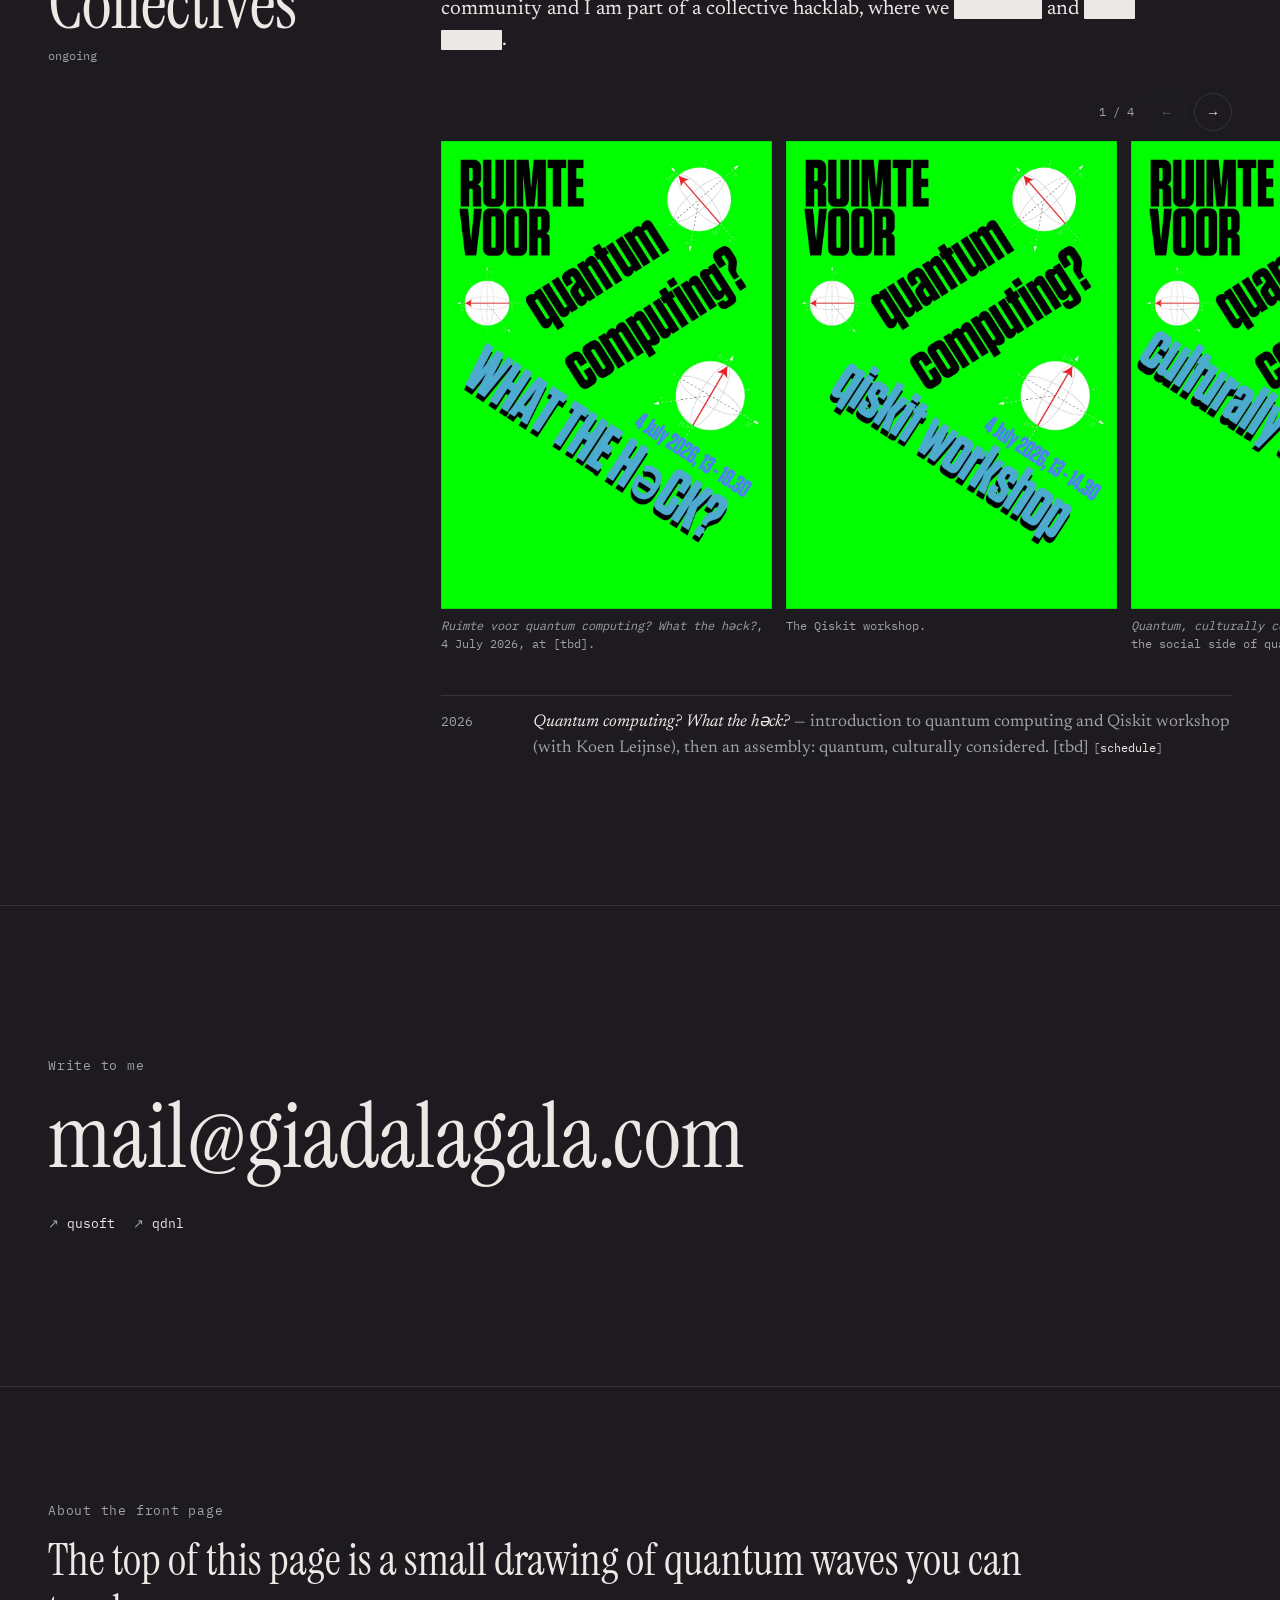
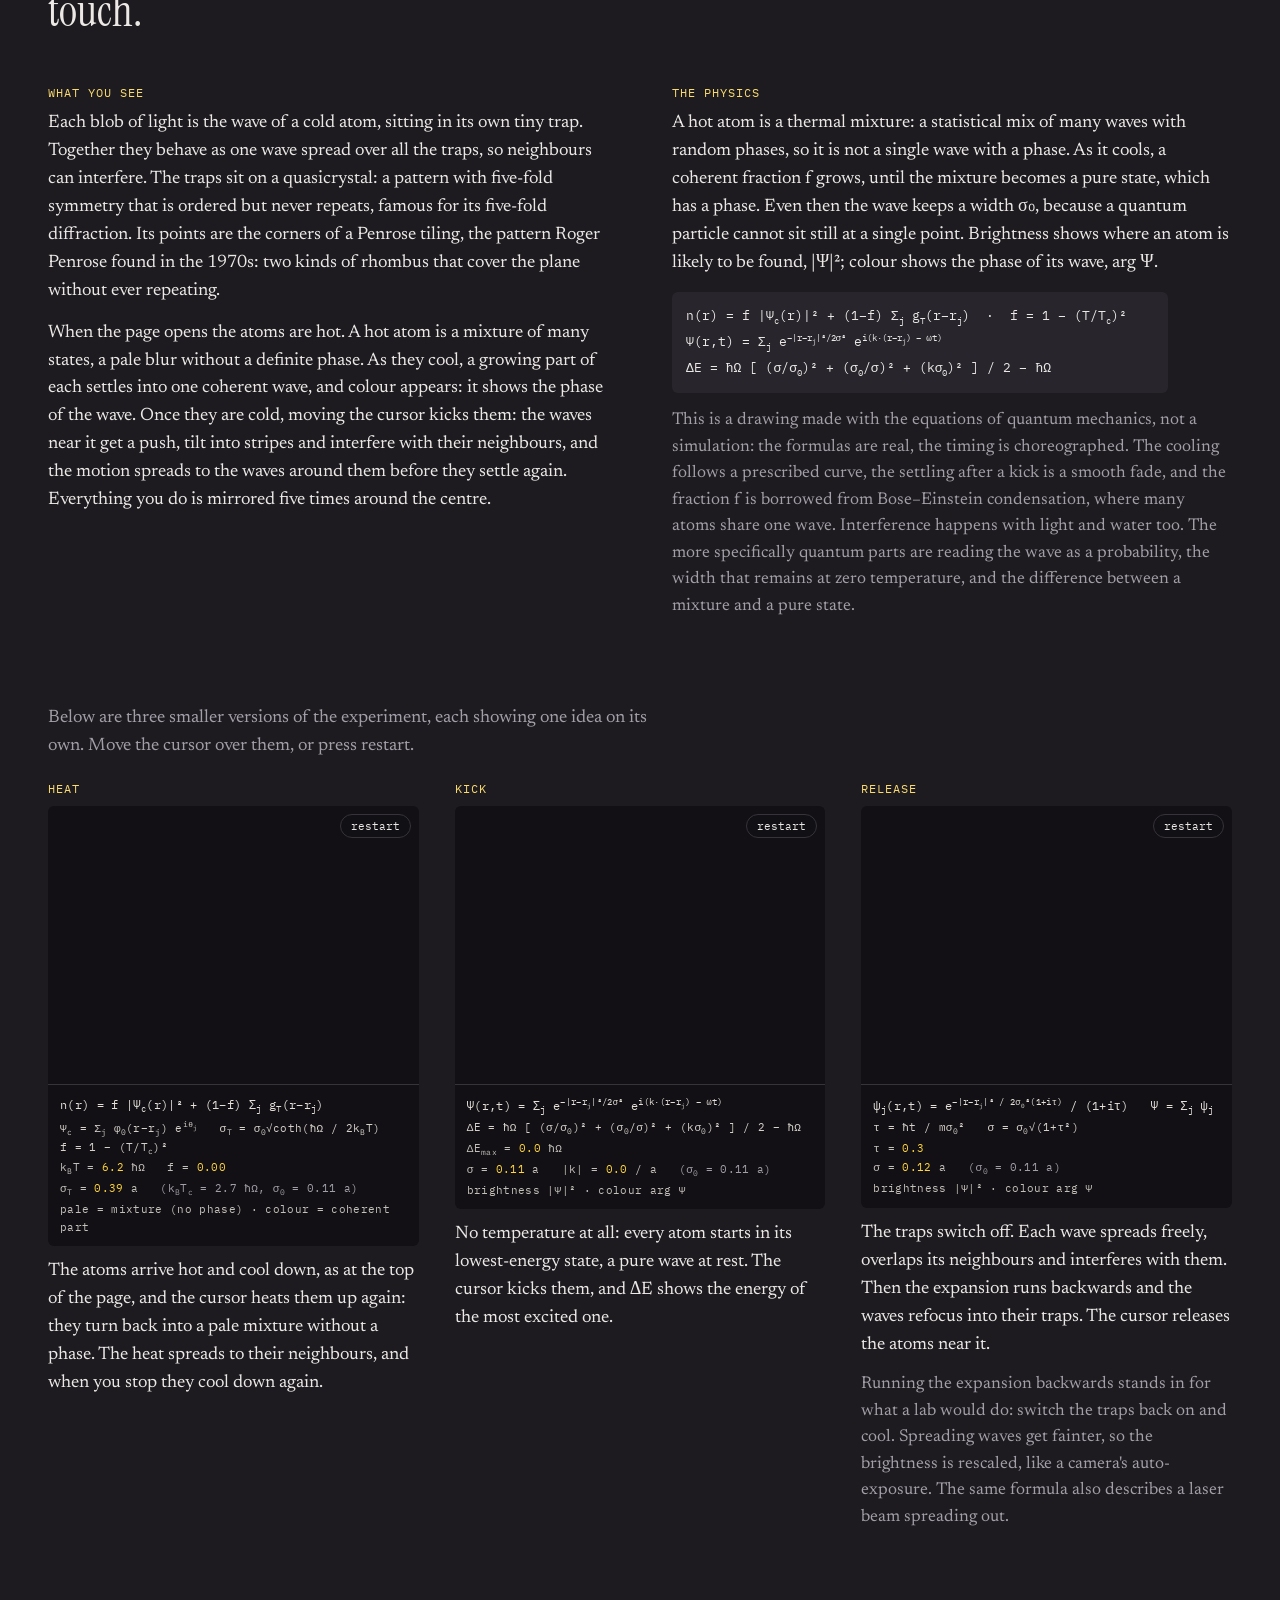
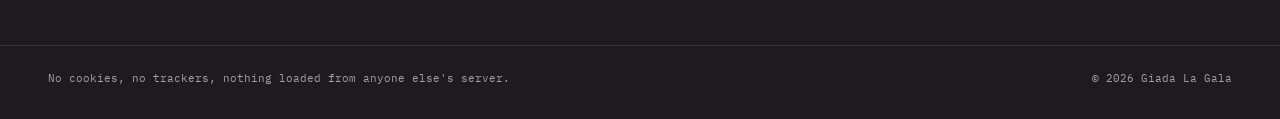
==== commit 94318b2a: "Talk slides page /orpheus/ (from giadalagala-site 032b699)" ====
--- a/index.html
+++ b/index.html
@@ -123,7 +123,7 @@
   </header>
   <ol class="log-list">
     <li class="yr" aria-hidden="true">[-- 2026 --]</li>
-  <li data-year="2026" data-sort="2026-11-05" data-facet="art" data-selected><span class="y">2026</span><p><cite>Reality comes in waves – transducing the subject</cite> <span class="where">talk at the conference <em>Bodies as Transducers</em>, Orpheus Instituut, Ghent, 5 November</span> <span class="links"><a href="https://orpheusinstituut.be/nl/events/bodies-as-transducers">event</a></span></p></li>
+  <li data-year="2026" data-sort="2026-11-05" data-facet="art" data-selected><span class="y">2026</span><p><cite>Reality comes in waves – transducing the subject</cite> <span class="where">talk at the conference <em>Bodies as Transducers</em>, Orpheus Instituut, Ghent, 5 November</span> <span class="links"><a href="orpheus/">slides</a> <a href="https://orpheusinstituut.be/nl/events/bodies-as-transducers">event</a></span></p></li>
   <li data-year="2026" data-sort="2026-10-19" data-facet="scicomm" data-selected><span class="y">2026</span><p><cite>Societal challenges around post-quantum cryptography</cite> <span class="where">talk, then panel with Paolo Cirio, moderated by Matteo Fabbri, SPUI25, Amsterdam</span> <span class="links"><a href="https://spui25.nl/programma/societal-challenges-around-post-quantum-cryptography">event</a> <a href="https://hva-uva.cloud.panopto.eu/Panopto/Pages/Viewer.aspx?id=a8f6db74-a9e7-4615-ba5f-b4d5007afc38&amp;start=0">video</a></span></p></li>
   <li data-year="2026" data-sort="2026-07-04" data-facet="collectives" data-selected><span class="y">2026</span><p><cite>Quantum computing? What the hǝck?</cite> <span class="where">introduction to quantum computing and Qiskit workshop (with Koen Leijnse), then an assembly: quantum, culturally considered. [tbd]</span> <span class="links"><a href="https://2026.tbd.camp/day1.html">schedule</a></span></p></li>
   <li data-year="2026" data-sort="2026-06-06" data-facet="art" data-selected><span class="y">2026</span><p><cite>Un sonido por venir</cite> <span class="where">closing presentation of the Postnatural Independent Programme, La Casa Encendida, Madrid</span> <span class="links"><a href="https://www.lacasaencendida.es/encuentros/un-sonido-por-venir-presentacion-de-resultados-pip-2026">event</a></span></p></li>
@@ -251,7 +251,7 @@
     </div>
 
     <ol class="entries">
-      <li data-year="2026" data-sort="2026-11-05" data-facet="art" data-selected><span class="y">2026</span><p><cite>Reality comes in waves – transducing the subject</cite> <span class="where">talk at the conference <em>Bodies as Transducers</em>, Orpheus Instituut, Ghent, 5 November</span> <span class="links"><a href="https://orpheusinstituut.be/nl/events/bodies-as-transducers">event</a></span></p></li>
+      <li data-year="2026" data-sort="2026-11-05" data-facet="art" data-selected><span class="y">2026</span><p><cite>Reality comes in waves – transducing the subject</cite> <span class="where">talk at the conference <em>Bodies as Transducers</em>, Orpheus Instituut, Ghent, 5 November</span> <span class="links"><a href="orpheus/">slides</a> <a href="https://orpheusinstituut.be/nl/events/bodies-as-transducers">event</a></span></p></li>
       <li data-year="2026" data-sort="2026-06-06" data-facet="art" data-selected><span class="y">2026</span><p><cite>Un sonido por venir</cite> <span class="where">closing presentation of the Postnatural Independent Programme, La Casa Encendida, Madrid</span> <span class="links"><a href="https://www.lacasaencendida.es/encuentros/un-sonido-por-venir-presentacion-de-resultados-pip-2026">event</a></span></p></li>
       <li data-year="2026" data-sort="2026" data-facet="art" data-selected><span class="y">2026</span><p><cite>Postnatural Independent Programme</cite> <span class="where">Institute of Postnatural Studies, Madrid</span></p></li>
       <li data-year="2025" data-sort="2025" data-facet="art"><span class="y">2025</span><p><cite>Fruiting Bodies</cite> <span class="where">residency, Massia, Estonia</span></p></li>
